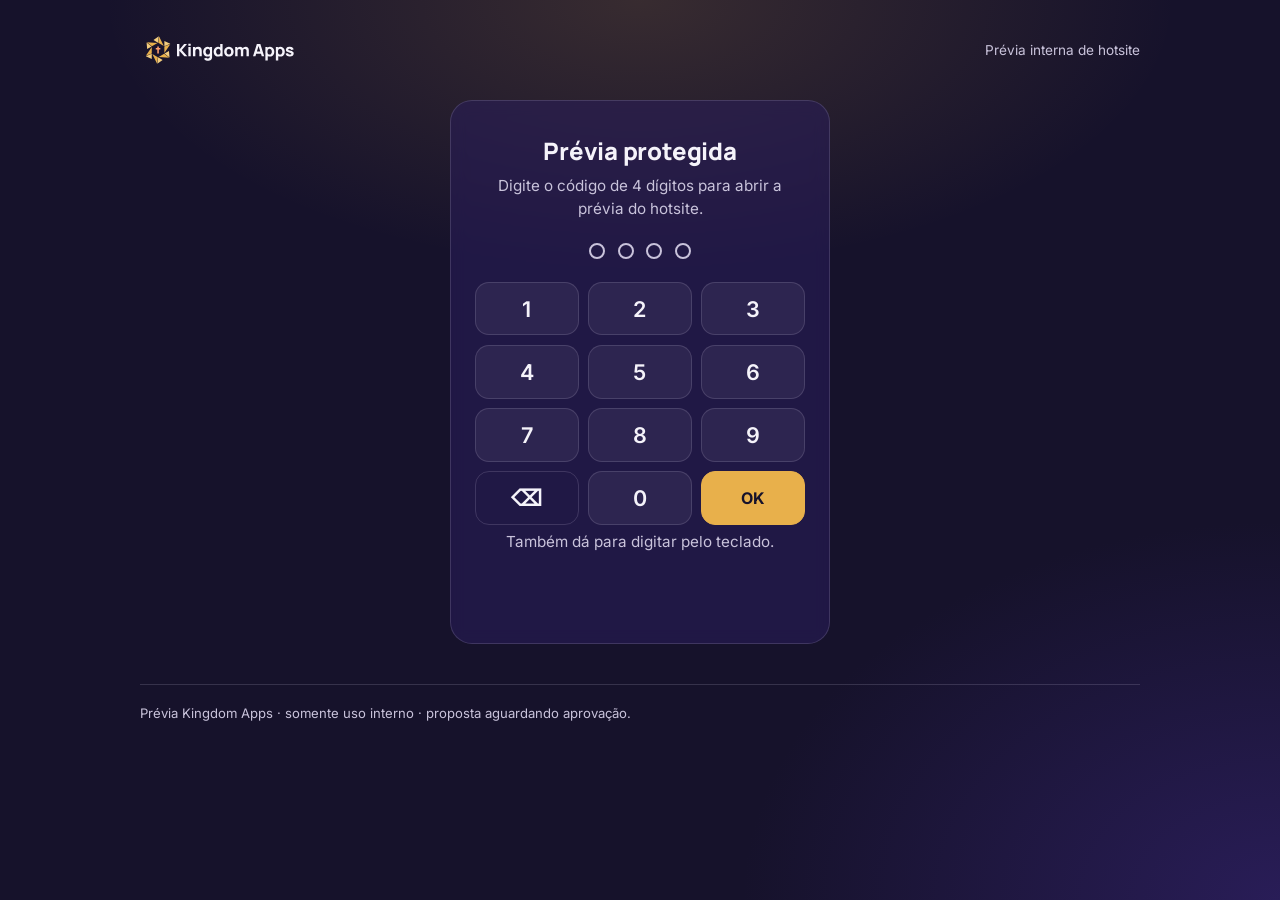
==== index.html @ 5cdcf2fb "Departamento = Vitrine; og:image absoluto (+type/size)" ====
<!DOCTYPE html>
<html lang="pt-BR">
<head>
  <meta charset="UTF-8" />
  <meta name="viewport" content="width=device-width, initial-scale=1" />
  <meta name="robots" content="noindex, nofollow" />
  <meta name="theme-color" content="#16122B" />
  <title>Kingdom Apps · Prévia protegida</title>
  <meta name="description" content="Prévia protegida do hotsite da Kingdom Apps." />
  <meta property="og:type" content="website" />
  <meta property="og:title" content="Kingdom Apps — tecnologia com propósito" />
  <meta property="og:description" content="Sistemas simples para igrejas, ministérios e negócios: RSVP, Recorrência e hotsites por assinatura. Fale com a gente pelo WhatsApp." />
  <meta property="og:image" content="https://fcwwebsites.github.io/kingdomapps-hotsite-kingdomapps/assets/og-image.png" />
  <meta property="og:image:width" content="1200" />
  <meta property="og:image:height" content="630" />
  <meta property="og:image:type" content="image/png" />
  <meta property="og:image:alt" content="Logo da Kingdom Apps sobre fundo índigo" />
  <link rel="icon" href="assets/brand/avatar-instagram.svg" type="image/svg+xml" />
  <link rel="preload" href="assets/fonts/manrope-800.woff2" as="font" type="font/woff2" crossorigin />
  <link rel="stylesheet" href="gate.css" />
</head>
<body>
  <main class="shell">
    <div class="brand-row">
      <img src="assets/brand/horizontal-negativo.svg" alt="Kingdom Apps" width="182" height="42" />
      <span>Prévia interna de hotsite</span>
    </div>

    <!-- Bloqueado: nenhum caminho, nome de versão, link ou iframe do site aqui -->
    <section id="lock" class="lock" aria-labelledby="lock-title">
      <h1 id="lock-title">Prévia protegida</h1>
      <p>Digite o código de 4 dígitos para abrir a prévia do hotsite.</p>
      <div class="pin-display" id="pin-display" role="status" aria-live="polite" aria-label="Dígitos digitados: 0 de 4">
        <span></span><span></span><span></span><span></span>
      </div>
      <div class="keypad" id="keypad" role="group" aria-label="Teclado numérico do código de acesso">
        <button type="button" data-k="1">1</button><button type="button" data-k="2">2</button><button type="button" data-k="3">3</button>
        <button type="button" data-k="4">4</button><button type="button" data-k="5">5</button><button type="button" data-k="6">6</button>
        <button type="button" data-k="7">7</button><button type="button" data-k="8">8</button><button type="button" data-k="9">9</button>
        <button type="button" data-k="del" class="ghost" aria-label="Apagar último dígito">⌫</button>
        <button type="button" data-k="0">0</button>
        <button type="button" data-k="ok" class="ok" aria-label="Desbloquear">OK</button>
      </div>
      <p class="hint">Também dá para digitar pelo teclado.</p>
      <p class="err" id="pin-err" role="alert"></p>
    </section>

    <!-- Desbloqueado: preenchido só pelo gate.js depois do código -->
    <section id="gallery" class="hidden" aria-labelledby="gallery-title">
      <div class="toolbar"><button type="button" id="logout">Bloquear de novo</button></div>
      <h1 id="gallery-title">Hotsite institucional</h1>
      <div class="cards" id="cards"></div>
    </section>

    <footer>Prévia Kingdom Apps · somente uso interno · proposta aguardando aprovação.</footer>
  </main>
  <script src="gate.js"></script>
</body>
</html>
---- gate.css ----
@font-face{font-family:"Manrope";src:url(assets/fonts/manrope-800.woff2) format("woff2");font-weight:800;font-display:swap}
@font-face{font-family:"Inter";src:url(assets/fonts/inter-var.woff2) format("woff2");font-weight:400 700;font-display:swap}
:root{--indigo:#2B1E5C;--ouro:#E8B04B;--damasco:#FF9F6E;--nevoa:#F5F3FA;--lavanda:#C9C3DB;--noite:#16122B;--line:rgba(201,195,219,.18)}
*,*::before,*::after{box-sizing:border-box;margin:0;padding:0}
body{min-height:100vh;font-family:"Inter",system-ui,sans-serif;color:var(--nevoa);line-height:1.5;-webkit-font-smoothing:antialiased;
  background:radial-gradient(ellipse 70% 50% at 50% 0%,rgba(232,176,75,.16),transparent 60%),radial-gradient(ellipse 60% 60% at 100% 100%,rgba(43,30,92,.9),transparent 70%),var(--noite)}
.shell{width:min(100% - 2rem,1000px);margin:0 auto;padding:2rem 0 3rem}
.brand-row{display:flex;align-items:center;justify-content:space-between;gap:1rem;flex-wrap:wrap;margin-bottom:2rem}
.brand-row img{height:36px;width:auto}
.brand-row span{color:var(--lavanda);font-size:.85rem}
.lock{max-width:380px;margin:3vh auto 0;background:rgba(43,30,92,.55);border:1px solid var(--line);border-radius:22px;padding:2rem 1.5rem 1.5rem;text-align:center;backdrop-filter:blur(8px)}
.lock h1,#gallery h1{font-family:"Manrope",sans-serif;font-weight:800;font-size:1.5rem;letter-spacing:-.01em}
.lock>p{color:var(--lavanda);font-size:.95rem;margin:.4rem 0 1.4rem}
.pin-display{display:flex;justify-content:center;gap:.8rem;margin-bottom:1.4rem}
.pin-display span{width:16px;height:16px;border-radius:50%;border:2px solid var(--lavanda);transition:.15s}
.pin-display span.on{background:var(--ouro);border-color:var(--ouro);transform:scale(1.1)}
.pin-display.shake{animation:shake .35s}
@keyframes shake{25%{transform:translateX(-6px)}75%{transform:translateX(6px)}}
.keypad{display:grid;grid-template-columns:repeat(3,1fr);gap:.6rem}
.keypad button{font:600 1.35rem "Inter",sans-serif;color:var(--nevoa);background:rgba(245,243,250,.06);border:1px solid var(--line);border-radius:14px;padding:.8rem 0;cursor:pointer;transition:background .15s}
.keypad button:hover{background:rgba(245,243,250,.12)}
.keypad button:focus-visible,.toolbar button:focus-visible,.card a:focus-visible{outline:3px solid var(--ouro);outline-offset:2px}
.keypad .ghost{background:transparent}
.keypad .ok{background:var(--ouro);color:var(--noite);border-color:var(--ouro);font-size:1rem;font-weight:700}
.hint{color:var(--lavanda);font-size:.8rem;margin-top:1rem}
.err{color:#FFC2A3;font-size:.9rem;min-height:1.3em;margin-top:.4rem}
.hidden{display:none!important}
.toolbar{display:flex;justify-content:flex-end;margin-bottom:1rem}
.toolbar button{background:transparent;border:1px solid var(--line);color:var(--lavanda);border-radius:999px;padding:.45rem .9rem;cursor:pointer;font-size:.8rem}
#gallery h1{margin-bottom:1rem}
.card{background:rgba(43,30,92,.55);border:1px solid var(--line);border-radius:18px;overflow:hidden;max-width:720px}
.card-preview{aspect-ratio:16/10;background:var(--nevoa);border-bottom:1px solid var(--line);overflow:hidden}
.card-preview iframe{width:200%;height:200%;transform:scale(.5);transform-origin:0 0;border:0;pointer-events:none}
.card-body{padding:1.2rem 1.3rem 1.4rem}
.card-body h2{font-family:"Manrope",sans-serif;font-weight:800;font-size:1.15rem;margin-bottom:.35rem}
.card-body p{color:var(--lavanda);font-size:.92rem;margin-bottom:1rem}
.card a{display:inline-flex;padding:.7rem 1.2rem;border-radius:999px;background:var(--ouro);color:var(--noite);font-weight:700;text-decoration:none;font-size:.9rem}
footer{margin-top:2.5rem;color:var(--lavanda);font-size:.82rem;border-top:1px solid var(--line);padding-top:1.2rem}
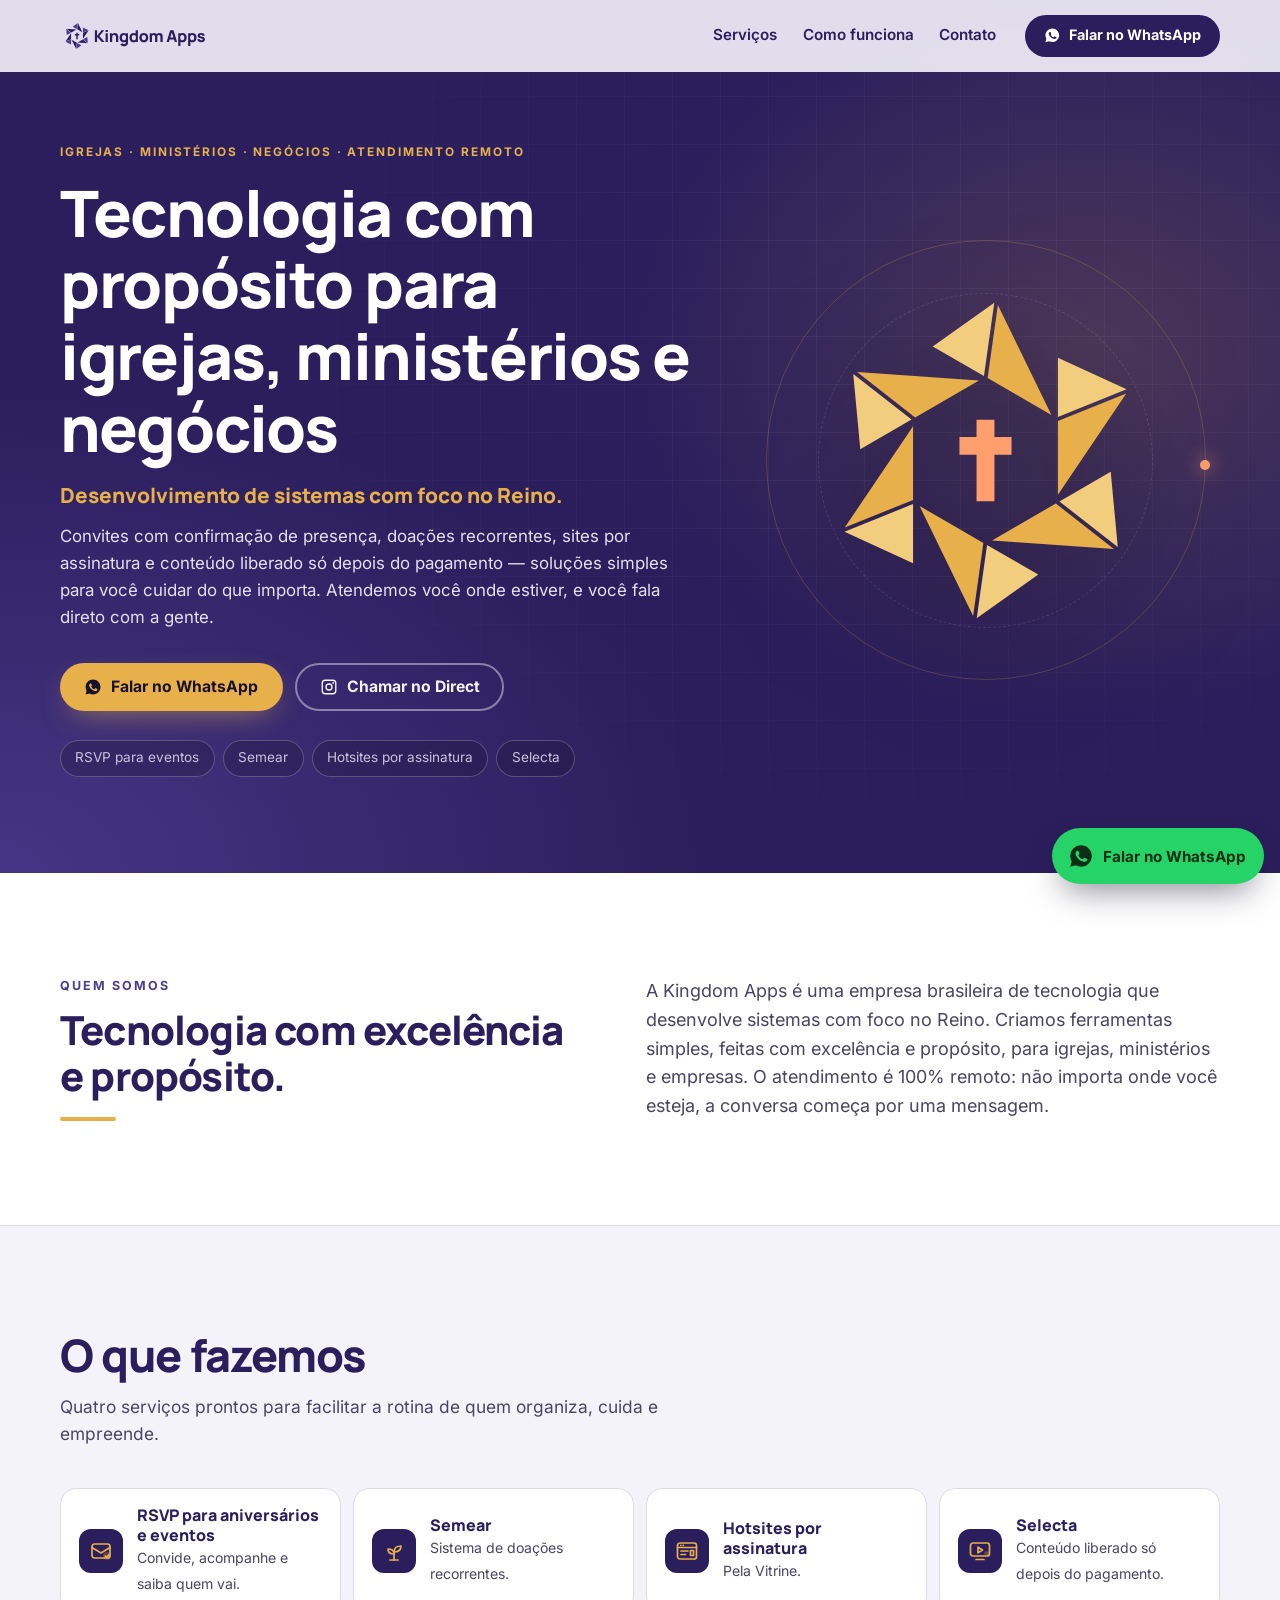
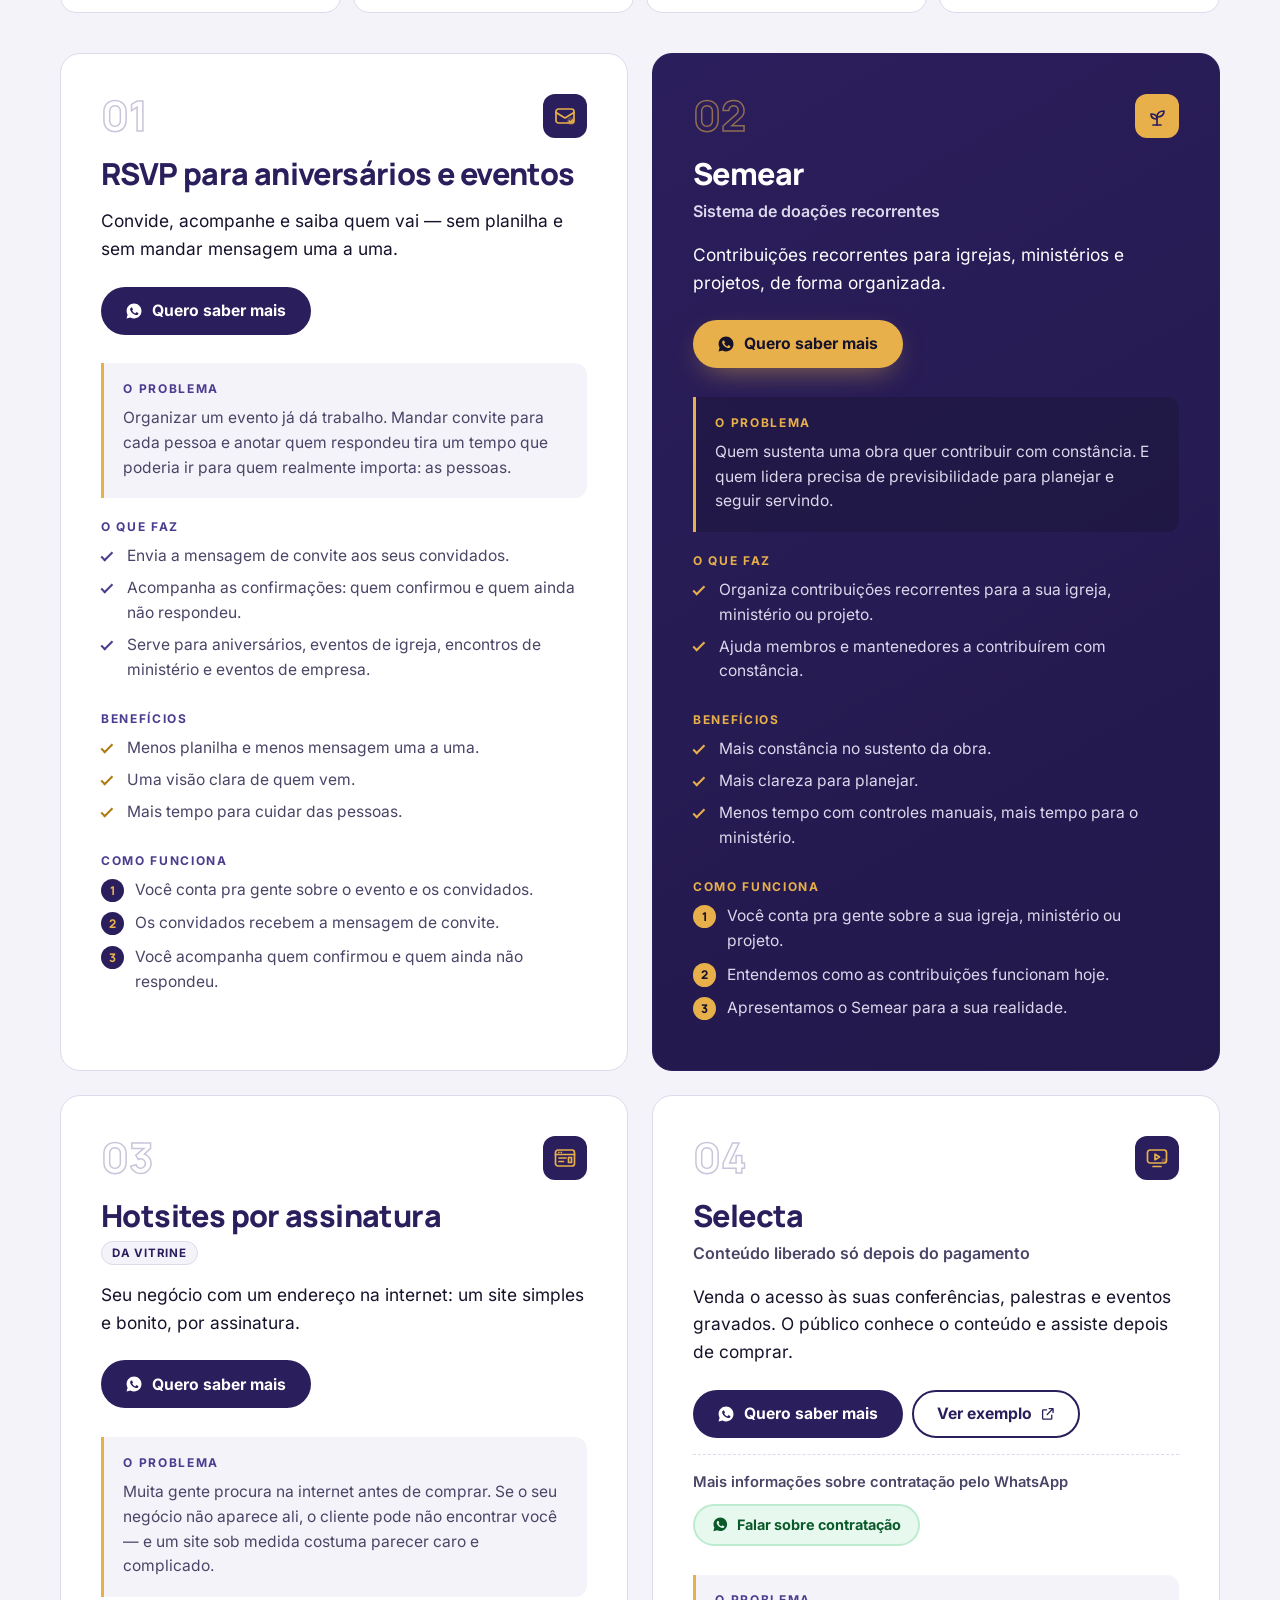
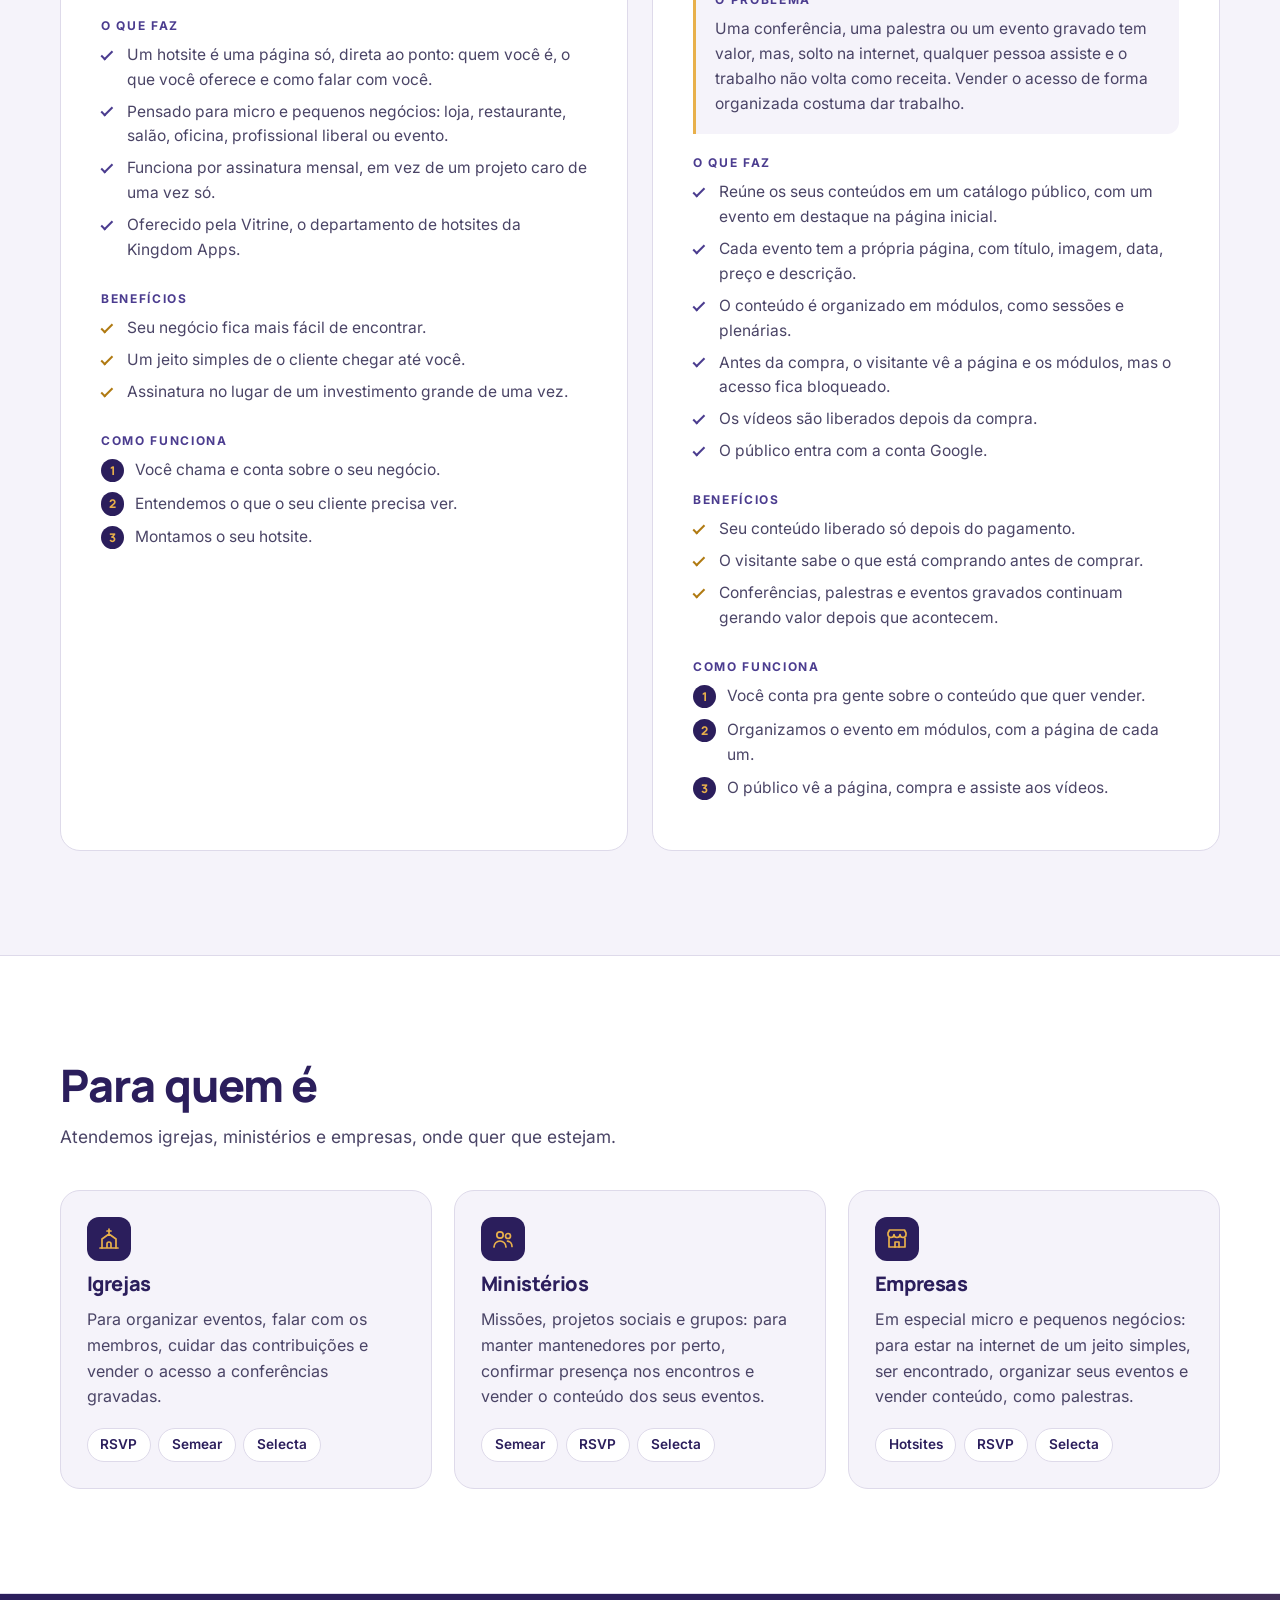
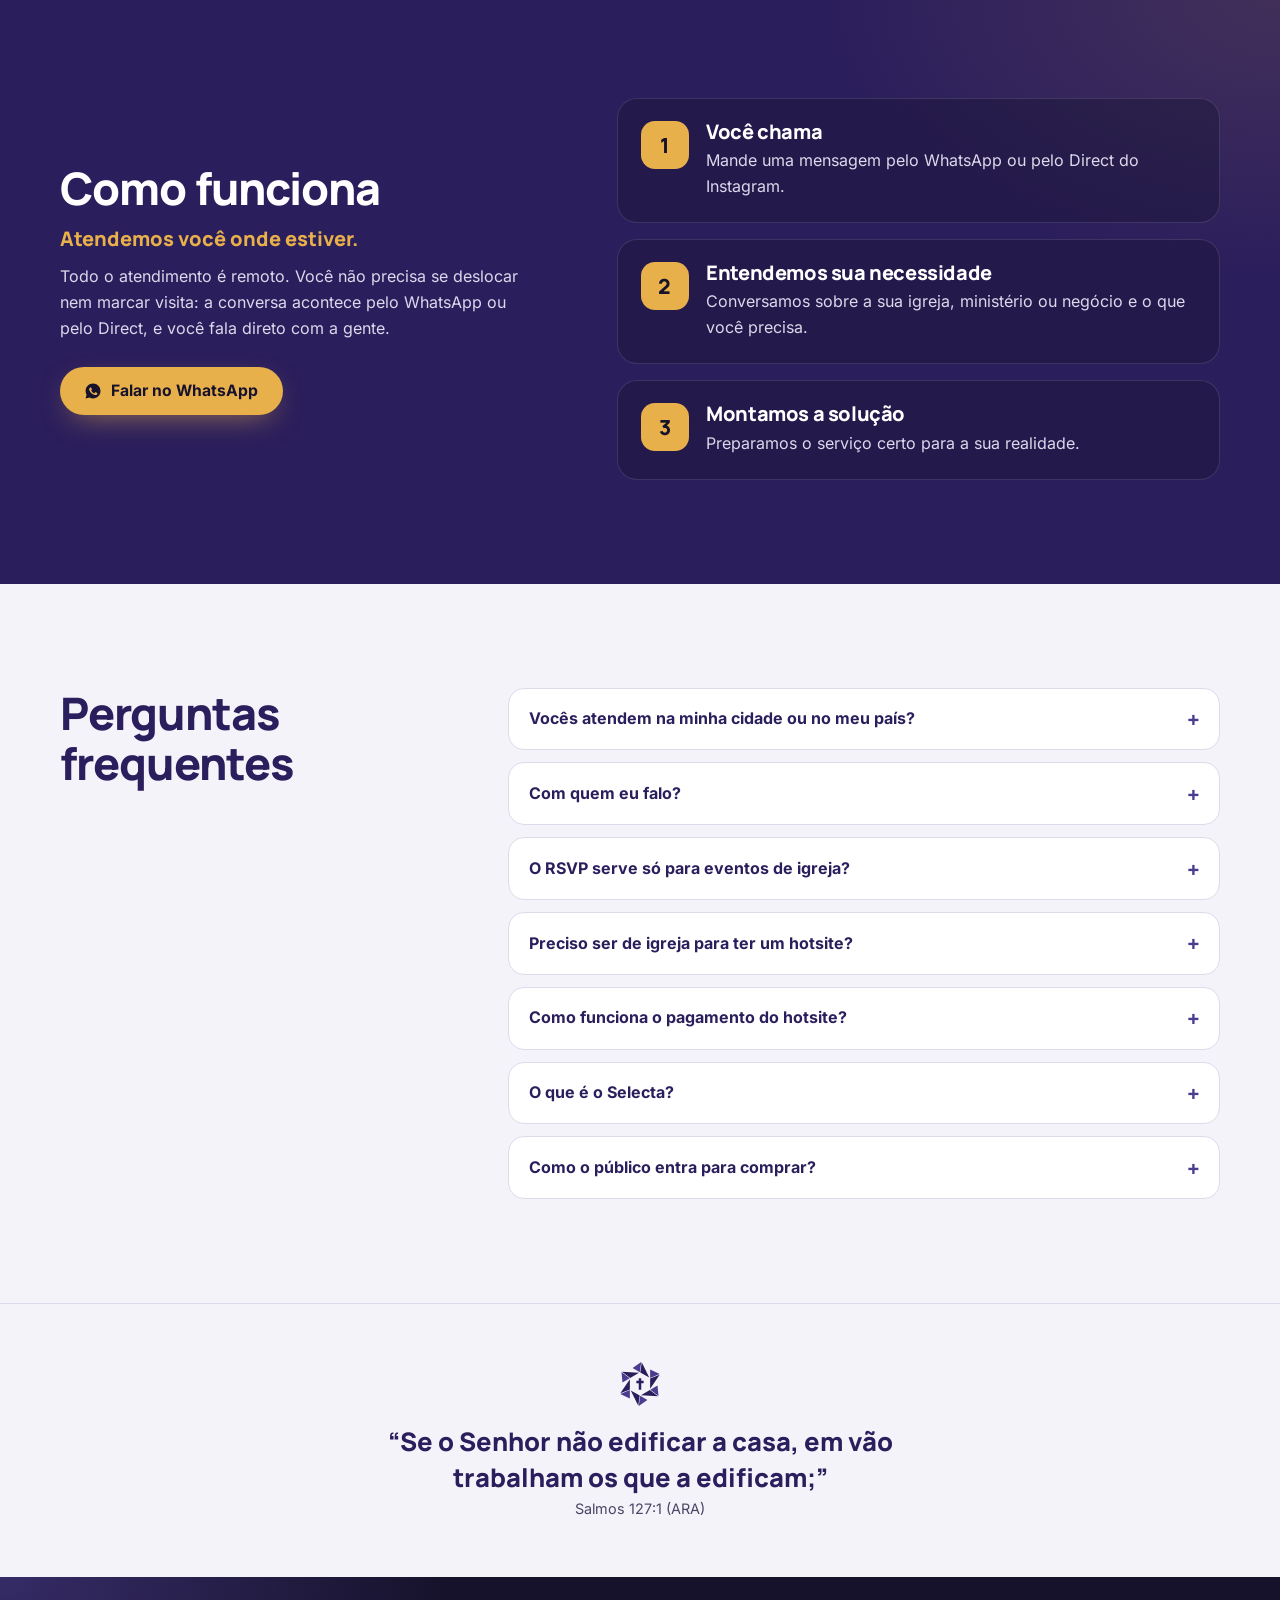
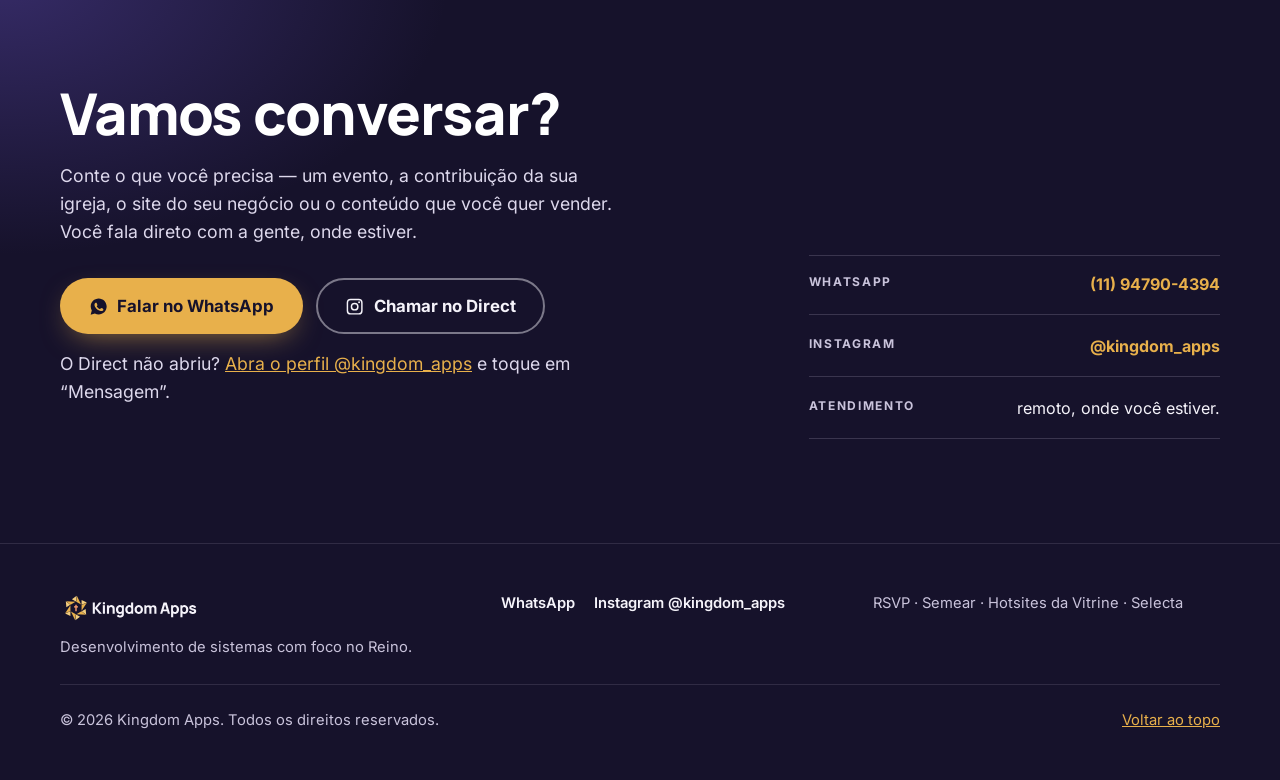
==== commit c4d97ebf: "Site público: remove gate de PIN, domínio kingdomapps.net (CNAME, canonical, og, robots, sitemap)" ====
--- a/index.html
+++ b/index.html
@@ -3,57 +3,272 @@
 <head>
   <meta charset="UTF-8" />
   <meta name="viewport" content="width=device-width, initial-scale=1" />
-  <meta name="robots" content="noindex, nofollow" />
-  <meta name="theme-color" content="#16122B" />
-  <title>Kingdom Apps · Prévia protegida</title>
-  <meta name="description" content="Prévia protegida do hotsite da Kingdom Apps." />
+  <meta name="robots" content="index, follow" />
+  <meta name="theme-color" content="#2B1E5C" />
+  <title>Kingdom Apps | Tecnologia com propósito para igrejas, ministérios e negócios</title>
+  <meta name="description" content="Convites com confirmação de presença (RSVP), doações recorrentes, hotsites por assinatura e conteúdo liberado só depois do pagamento, para igrejas, ministérios e empresas. Atendimento remoto, onde você estiver." />
+  <link rel="canonical" href="https://kingdomapps.net/" />
   <meta property="og:type" content="website" />
+  <meta property="og:url" content="https://kingdomapps.net/" />
+  <meta property="og:locale" content="pt_BR" />
+  <meta property="og:site_name" content="Kingdom Apps" />
   <meta property="og:title" content="Kingdom Apps — tecnologia com propósito" />
-  <meta property="og:description" content="Sistemas simples para igrejas, ministérios e negócios: RSVP, Recorrência e hotsites por assinatura. Fale com a gente pelo WhatsApp." />
-  <meta property="og:image" content="https://fcwwebsites.github.io/kingdomapps-hotsite-kingdomapps/assets/og-image.png" />
+  <meta property="og:description" content="Sistemas simples para igrejas, ministérios e negócios: RSVP, Semear, hotsites por assinatura e Selecta. Fale com a gente pelo WhatsApp." />
+  <meta property="og:image" content="https://kingdomapps.net/assets/og-image.png" />
+  <meta property="og:image:type" content="image/png" />
   <meta property="og:image:width" content="1200" />
   <meta property="og:image:height" content="630" />
-  <meta property="og:image:type" content="image/png" />
   <meta property="og:image:alt" content="Logo da Kingdom Apps sobre fundo índigo" />
+  <meta name="twitter:card" content="summary_large_image" />
   <link rel="icon" href="assets/brand/avatar-instagram.svg" type="image/svg+xml" />
   <link rel="preload" href="assets/fonts/manrope-800.woff2" as="font" type="font/woff2" crossorigin />
-  <link rel="stylesheet" href="gate.css" />
+  <link rel="preload" href="assets/fonts/inter-var.woff2" as="font" type="font/woff2" crossorigin />
+  <link rel="stylesheet" href="assets/site.css" />
 </head>
 <body>
-  <main class="shell">
-    <div class="brand-row">
-      <img src="assets/brand/horizontal-negativo.svg" alt="Kingdom Apps" width="182" height="42" />
-      <span>Prévia interna de hotsite</span>
+  <a class="skip" href="#conteudo">Pular para o conteúdo</a>
+
+  <header class="site-header">
+    <div class="wrap header-inner">
+      <a href="#topo" class="logo"><img src="assets/brand/horizontal.svg" alt="Kingdom Apps" width="175" height="40" /></a>
+      <button type="button" class="menu-btn" aria-expanded="false" aria-controls="nav"><span class="menu-bars" aria-hidden="true"></span><span class="menu-label">Menu</span></button>
+      <nav id="nav" class="nav" aria-label="Seções">
+        <ul>
+          <li><a href="#servicos">Serviços</a></li>
+          <li><a href="#como-funciona">Como funciona</a></li>
+          <li><a href="#contato">Contato</a></li>
+        </ul>
+        <a class="btn btn-indigo btn-sm" href="https://wa.me/5511947904394?text=Ol%C3%A1%21%20Vim%20pelo%20site%20da%20Kingdom%20Apps%20e%20quero%20saber%20mais." target="_blank" rel="noopener" aria-label="Falar com a Kingdom Apps pelo WhatsApp (abre em nova aba)"><svg class="ico" aria-hidden="true" focusable="false"><use href="#i-wa"/></svg>Falar no WhatsApp</a>
+      </nav>
     </div>
-
-    <!-- Bloqueado: nenhum caminho, nome de versão, link ou iframe do site aqui -->
-    <section id="lock" class="lock" aria-labelledby="lock-title">
-      <h1 id="lock-title">Prévia protegida</h1>
-      <p>Digite o código de 4 dígitos para abrir a prévia do hotsite.</p>
-      <div class="pin-display" id="pin-display" role="status" aria-live="polite" aria-label="Dígitos digitados: 0 de 4">
-        <span></span><span></span><span></span><span></span>
-      </div>
-      <div class="keypad" id="keypad" role="group" aria-label="Teclado numérico do código de acesso">
-        <button type="button" data-k="1">1</button><button type="button" data-k="2">2</button><button type="button" data-k="3">3</button>
-        <button type="button" data-k="4">4</button><button type="button" data-k="5">5</button><button type="button" data-k="6">6</button>
-        <button type="button" data-k="7">7</button><button type="button" data-k="8">8</button><button type="button" data-k="9">9</button>
-        <button type="button" data-k="del" class="ghost" aria-label="Apagar último dígito">⌫</button>
-        <button type="button" data-k="0">0</button>
-        <button type="button" data-k="ok" class="ok" aria-label="Desbloquear">OK</button>
-      </div>
-      <p class="hint">Também dá para digitar pelo teclado.</p>
-      <p class="err" id="pin-err" role="alert"></p>
-    </section>
-
-    <!-- Desbloqueado: preenchido só pelo gate.js depois do código -->
-    <section id="gallery" class="hidden" aria-labelledby="gallery-title">
-      <div class="toolbar"><button type="button" id="logout">Bloquear de novo</button></div>
-      <h1 id="gallery-title">Hotsite institucional</h1>
-      <div class="cards" id="cards"></div>
-    </section>
-
-    <footer>Prévia Kingdom Apps · somente uso interno · proposta aguardando aprovação.</footer>
+  </header>
+
+  <main id="conteudo">
+    <section class="hero" id="topo" aria-labelledby="hero-title">
+      <div class="hero-grid" aria-hidden="true"></div>
+      <div class="wrap hero-inner">
+        <div class="hero-copy">
+          <p class="eyebrow eyebrow-gold">Igrejas · Ministérios · Negócios · Atendimento remoto</p>
+          <h1 id="hero-title">Tecnologia com propósito para igrejas, ministérios e negócios</h1>
+          <p class="hero-bio">Desenvolvimento de sistemas com foco no Reino.</p>
+          <p class="hero-sub">Convites com confirmação de presença, doações recorrentes, sites por assinatura e conteúdo liberado só depois do pagamento — soluções simples para você cuidar do que importa. Atendemos você onde estiver, e você fala direto com a gente.</p>
+          <div class="cta-row">
+            <a class="btn btn-gold" href="https://wa.me/5511947904394?text=Ol%C3%A1%21%20Vim%20pelo%20site%20da%20Kingdom%20Apps%20e%20quero%20saber%20mais." target="_blank" rel="noopener" aria-label="Falar com a Kingdom Apps pelo WhatsApp (abre em nova aba)"><svg class="ico" aria-hidden="true" focusable="false"><use href="#i-wa"/></svg>Falar no WhatsApp</a>
+            <a class="btn btn-outline-light" href="https://ig.me/m/kingdom_apps" target="_blank" rel="noopener" aria-label="Enviar mensagem no Direct do Instagram @kingdom_apps (abre em nova aba)"><svg class="ico" aria-hidden="true" focusable="false"><use href="#i-ig"/></svg>Chamar no Direct</a>
+          </div>
+          <ul class="hero-chips" aria-label="Serviços">
+            <li><a href="#rsvp">RSVP para eventos</a></li>
+            <li><a href="#semear"><span data-nome="doacao"></span></a></li>
+            <li><a href="#hotsites"><span data-nome="hotsite"></span> por assinatura</a></li>
+            <li><a href="#selecta"><span data-nome="selecta"></span></a></li>
+          </ul>
+        </div>
+        <div class="hero-mark" aria-hidden="true">
+          <div class="orbit o1"></div><div class="orbit o2"></div>
+          <img src="assets/brand/simbolo-negativo.svg" alt="" aria-hidden="true" width="1000" height="1000" />
+        </div>
+      </div>
+    </section>
+
+    <section class="section about" id="quem-somos" aria-labelledby="about-title">
+      <div class="wrap about-inner">
+        <div>
+          <h2 id="about-title" class="eyebrow-h">Quem somos</h2>
+          <p class="about-highlight">Tecnologia com excelência e propósito.</p>
+        </div>
+        <p class="about-text">A Kingdom Apps é uma empresa brasileira de tecnologia que desenvolve sistemas com foco no Reino. Criamos ferramentas simples, feitas com excelência e propósito, para igrejas, ministérios e empresas. O atendimento é 100% remoto: não importa onde você esteja, a conversa começa por uma mensagem.</p>
+      </div>
+    </section>
+
+    <section class="section services" id="servicos" aria-labelledby="services-title">
+      <div class="wrap">
+        <div class="section-head">
+          <h2 id="services-title">O que fazemos</h2>
+          <p>Quatro serviços prontos para facilitar a rotina de quem organiza, cuida e empreende.</p>
+        </div>
+        <nav class="svc-index" aria-label="Serviços">
+          <a href="#rsvp"><span class="svc-index-ico"><svg aria-hidden="true" focusable="false" viewBox="0 0 24 24"><use href="#i-rsvp"/></svg></span><span><strong>RSVP para aniversários e eventos</strong><small>Convide, acompanhe e saiba quem vai.</small></span></a>
+          <a href="#semear"><span class="svc-index-ico"><svg aria-hidden="true" focusable="false" viewBox="0 0 24 24"><use href="#i-rec"/></svg></span><span><strong><span data-nome="doacao"></span></strong><small>Sistema de doações recorrentes.</small></span></a>
+          <a href="#hotsites"><span class="svc-index-ico"><svg aria-hidden="true" focusable="false" viewBox="0 0 24 24"><use href="#i-site"/></svg></span><span><strong><span data-nome="hotsite"></span> por assinatura</strong><small>Pela <span data-nome="departamento"></span>.</small></span></a>
+          <a href="#selecta"><span class="svc-index-ico"><svg aria-hidden="true" focusable="false" viewBox="0 0 24 24"><use href="#i-play"/></svg></span><span><strong><span data-nome="selecta"></span></strong><small>Conteúdo liberado só depois do pagamento.</small></span></a>
+        </nav>
+        <div class="svc-list">
+        <article class="svc" id="rsvp" aria-labelledby="rsvp-t">
+          <div class="svc-head">
+            <div class="svc-meta"><span class="svc-num" aria-hidden="true">01</span><span class="svc-ico"><svg aria-hidden="true" focusable="false" viewBox="0 0 24 24"><use href="#i-rsvp"/></svg></span></div>
+            <h3 id="rsvp-t">RSVP para aniversários e eventos</h3>
+            
+            <p class="svc-resumo">Convide, acompanhe e saiba quem vai — sem planilha e sem mandar mensagem uma a uma.</p>
+            <a class="btn btn-indigo" href="https://wa.me/5511947904394?text=Ol%C3%A1%21%20Vim%20pelo%20site%20e%20quero%20saber%20mais%20sobre%20RSVP." target="_blank" rel="noopener" aria-label="Saber mais sobre RSVP pelo WhatsApp (abre em nova aba)"><svg class="ico" aria-hidden="true" focusable="false"><use href="#i-wa"/></svg>Quero saber mais</a>
+          </div>
+          <div class="svc-body">
+            <div class="svc-block svc-problem"><h4>O problema</h4><p>Organizar um evento já dá trabalho. Mandar convite para cada pessoa e anotar quem respondeu tira um tempo que poderia ir para quem realmente importa: as pessoas.</p></div>
+            <div class="svc-block"><h4>O que faz</h4><ul class="ticks"><li>Envia a mensagem de convite aos seus convidados.</li><li>Acompanha as confirmações: quem confirmou e quem ainda não respondeu.</li><li>Serve para aniversários, eventos de igreja, encontros de ministério e eventos de empresa.</li></ul></div>
+            <div class="svc-block"><h4>Benefícios</h4><ul class="ticks ticks-gold"><li>Menos planilha e menos mensagem uma a uma.</li><li>Uma visão clara de quem vem.</li><li>Mais tempo para cuidar das pessoas.</li></ul></div>
+            <div class="svc-block"><h4>Como funciona</h4><ol class="mini-steps"><li>Você conta pra gente sobre o evento e os convidados.</li><li>Os convidados recebem a mensagem de convite.</li><li>Você acompanha quem confirmou e quem ainda não respondeu.</li></ol></div>
+          </div>
+        </article>
+        <article class="svc svc-feature" id="semear" aria-labelledby="semear-t">
+          <div class="svc-head">
+            <div class="svc-meta"><span class="svc-num" aria-hidden="true">02</span><span class="svc-ico"><svg aria-hidden="true" focusable="false" viewBox="0 0 24 24"><use href="#i-rec"/></svg></span></div>
+            <h3 id="semear-t"><span data-nome="doacao"></span></h3>
+            <p class="svc-sub">Sistema de doações recorrentes</p>
+            <p class="svc-resumo">Contribuições recorrentes para igrejas, ministérios e projetos, de forma organizada.</p>
+            <a class="btn btn-gold" data-wa="doacao" href="#" target="_blank" rel="noopener"><svg class="ico" aria-hidden="true" focusable="false"><use href="#i-wa"/></svg>Quero saber mais</a>
+          </div>
+          <div class="svc-body">
+            <div class="svc-block svc-problem"><h4>O problema</h4><p>Quem sustenta uma obra quer contribuir com constância. E quem lidera precisa de previsibilidade para planejar e seguir servindo.</p></div>
+            <div class="svc-block"><h4>O que faz</h4><ul class="ticks"><li>Organiza contribuições recorrentes para a sua igreja, ministério ou projeto.</li><li>Ajuda membros e mantenedores a contribuírem com constância.</li></ul></div>
+            <div class="svc-block"><h4>Benefícios</h4><ul class="ticks ticks-gold"><li>Mais constância no sustento da obra.</li><li>Mais clareza para planejar.</li><li>Menos tempo com controles manuais, mais tempo para o ministério.</li></ul></div>
+            <div class="svc-block"><h4>Como funciona</h4><ol class="mini-steps"><li>Você conta pra gente sobre a sua igreja, ministério ou projeto.</li><li>Entendemos como as contribuições funcionam hoje.</li><li>Apresentamos o <span data-nome="doacao"></span> para a sua realidade.</li></ol></div>
+          </div>
+        </article>
+        <article class="svc" id="hotsites" aria-labelledby="hotsites-t">
+          <div class="svc-head">
+            <div class="svc-meta"><span class="svc-num" aria-hidden="true">03</span><span class="svc-ico"><svg aria-hidden="true" focusable="false" viewBox="0 0 24 24"><use href="#i-site"/></svg></span></div>
+            <h3 id="hotsites-t"><span data-nome="hotsite"></span> por assinatura</h3>
+            <p class="svc-sub"><span class="tag tag-light">da <span data-nome="departamento"></span></span></p>
+            <p class="svc-resumo">Seu negócio com um endereço na internet: um site simples e bonito, por assinatura.</p>
+            <a class="btn btn-indigo" data-wa="hotsite" href="https://wa.me/5511947904394?text=Ol%C3%A1%21%20Vim%20pelo%20site%20e%20quero%20saber%20mais%20sobre%20os%20hotsites%20da%20Vitrine." target="_blank" rel="noopener" aria-label="Saber mais sobre hotsites pelo WhatsApp (abre em nova aba)"><svg class="ico" aria-hidden="true" focusable="false"><use href="#i-wa"/></svg>Quero saber mais</a>
+          </div>
+          <div class="svc-body">
+            <div class="svc-block svc-problem"><h4>O problema</h4><p>Muita gente procura na internet antes de comprar. Se o seu negócio não aparece ali, o cliente pode não encontrar você — e um site sob medida costuma parecer caro e complicado.</p></div>
+            <div class="svc-block"><h4>O que faz</h4><ul class="ticks"><li>Um hotsite é uma página só, direta ao ponto: quem você é, o que você oferece e como falar com você.</li><li>Pensado para micro e pequenos negócios: loja, restaurante, salão, oficina, profissional liberal ou evento.</li><li>Funciona por assinatura mensal, em vez de um projeto caro de uma vez só.</li><li>Oferecido pela <span data-nome="departamento"></span>, o departamento de hotsites da Kingdom Apps.</li></ul></div>
+            <div class="svc-block"><h4>Benefícios</h4><ul class="ticks ticks-gold"><li>Seu negócio fica mais fácil de encontrar.</li><li>Um jeito simples de o cliente chegar até você.</li><li>Assinatura no lugar de um investimento grande de uma vez.</li></ul></div>
+            <div class="svc-block"><h4>Como funciona</h4><ol class="mini-steps"><li>Você chama e conta sobre o seu negócio.</li><li>Entendemos o que o seu cliente precisa ver.</li><li>Montamos o seu hotsite.</li></ol></div>
+          </div>
+        </article>
+        <article class="svc" id="selecta" aria-labelledby="selecta-t">
+          <div class="svc-head">
+            <div class="svc-meta"><span class="svc-num" aria-hidden="true">04</span><span class="svc-ico"><svg aria-hidden="true" focusable="false" viewBox="0 0 24 24"><use href="#i-play"/></svg></span></div>
+            <h3 id="selecta-t"><span data-nome="selecta"></span></h3>
+            <p class="svc-sub">Conteúdo liberado só depois do pagamento</p>
+            <p class="svc-resumo">Venda o acesso às suas conferências, palestras e eventos gravados. O público conhece o conteúdo e assiste depois de comprar.</p>
+            <div class="svc-ctas">
+              <a class="btn btn-indigo" data-wa="selecta" href="https://wa.me/5511947904394?text=Ol%C3%A1%21%20Vim%20pelo%20site%20e%20quero%20saber%20mais%20sobre%20o%20Selecta." target="_blank" rel="noopener" aria-label="Saber mais sobre o Selecta pelo WhatsApp (abre em nova aba)"><svg class="ico" aria-hidden="true" focusable="false"><use href="#i-wa"/></svg>Quero saber mais</a>
+              <!-- "Ver exemplo": controlado por SHOW_SELECTA_EXEMPLO em assets/site.js (aguarda confirmação do Feijão) -->
+              <a class="btn btn-outline" data-selecta-exemplo href="https://selecta.feijaocosta.com.br" target="_blank" rel="noopener noreferrer" aria-label="Ver um exemplo do Selecta (abre em nova aba)">Ver exemplo<svg class="ico" aria-hidden="true" focusable="false" viewBox="0 0 24 24"><use href="#i-ext"/></svg></a>
+            </div>
+            <p class="svc-contratacao">Mais informações sobre contratação pelo WhatsApp
+              <a class="btn btn-sm btn-wa-soft" data-wa="selecta-contratacao" href="https://wa.me/5511947904394?text=Ol%C3%A1%21%20Vim%20pelo%20site%20e%20quero%20mais%20informa%C3%A7%C3%B5es%20sobre%20a%20contrata%C3%A7%C3%A3o%20do%20Selecta." target="_blank" rel="noopener"><svg class="ico" aria-hidden="true" focusable="false"><use href="#i-wa"/></svg>Falar sobre contratação</a>
+            </p>
+          </div>
+          <div class="svc-body">
+            <div class="svc-block svc-problem"><h4>O problema</h4><p>Uma conferência, uma palestra ou um evento gravado tem valor, mas, solto na internet, qualquer pessoa assiste e o trabalho não volta como receita. Vender o acesso de forma organizada costuma dar trabalho.</p></div>
+            <div class="svc-block"><h4>O que faz</h4><ul class="ticks"><li>Reúne os seus conteúdos em um catálogo público, com um evento em destaque na página inicial.</li><li>Cada evento tem a própria página, com título, imagem, data, preço e descrição.</li><li>O conteúdo é organizado em módulos, como sessões e plenárias.</li><li>Antes da compra, o visitante vê a página e os módulos, mas o acesso fica bloqueado.</li><li>Os vídeos são liberados depois da compra.</li><li>O público entra com a conta Google.</li></ul></div>
+            <div class="svc-block"><h4>Benefícios</h4><ul class="ticks ticks-gold"><li>Seu conteúdo liberado só depois do pagamento.</li><li>O visitante sabe o que está comprando antes de comprar.</li><li>Conferências, palestras e eventos gravados continuam gerando valor depois que acontecem.</li></ul></div>
+            <div class="svc-block"><h4>Como funciona</h4><ol class="mini-steps"><li>Você conta pra gente sobre o conteúdo que quer vender.</li><li>Organizamos o evento em módulos, com a página de cada um.</li><li>O público vê a página, compra e assiste aos vídeos.</li></ol></div>
+          </div>
+        </article>
+        </div>
+      </div>
+    </section>
+
+    <section class="section audience" id="para-quem" aria-labelledby="aud-title">
+      <div class="wrap">
+        <div class="section-head">
+          <h2 id="aud-title">Para quem é</h2>
+          <p>Atendemos igrejas, ministérios e empresas, onde quer que estejam.</p>
+        </div>
+        <div class="aud-grid">
+          <article class="aud"><span class="aud-ico"><svg aria-hidden="true" focusable="false" viewBox="0 0 24 24"><use href="#i-church"/></svg></span><h3>Igrejas</h3><p>Para organizar eventos, falar com os membros, cuidar das contribuições e vender o acesso a conferências gravadas.</p><p class="aud-tags"><a href="#rsvp">RSVP</a><a href="#semear"><span data-nome="doacao"></span></a><a href="#selecta"><span data-nome="selecta"></span></a></p></article>
+          <article class="aud"><span class="aud-ico"><svg aria-hidden="true" focusable="false" viewBox="0 0 24 24"><use href="#i-people"/></svg></span><h3>Ministérios</h3><p>Missões, projetos sociais e grupos: para manter mantenedores por perto, confirmar presença nos encontros e vender o conteúdo dos seus eventos.</p><p class="aud-tags"><a href="#semear"><span data-nome="doacao"></span></a><a href="#rsvp">RSVP</a><a href="#selecta"><span data-nome="selecta"></span></a></p></article>
+          <article class="aud"><span class="aud-ico"><svg aria-hidden="true" focusable="false" viewBox="0 0 24 24"><use href="#i-store"/></svg></span><h3>Empresas</h3><p>Em especial micro e pequenos negócios: para estar na internet de um jeito simples, ser encontrado, organizar seus eventos e vender conteúdo, como palestras.</p><p class="aud-tags"><a href="#hotsites"><span data-nome="hotsite"></span></a><a href="#rsvp">RSVP</a><a href="#selecta"><span data-nome="selecta"></span></a></p></article>
+        </div>
+      </div>
+    </section>
+
+    <section class="section steps" id="como-funciona" aria-labelledby="steps-title">
+      <div class="wrap steps-inner">
+        <div class="steps-intro">
+          <h2 id="steps-title">Como funciona</h2>
+          <p class="steps-highlight">Atendemos você onde estiver.</p>
+          <p>Todo o atendimento é remoto. Você não precisa se deslocar nem marcar visita: a conversa acontece pelo WhatsApp ou pelo Direct, e você fala direto com a gente.</p>
+          <a class="btn btn-gold" href="https://wa.me/5511947904394?text=Ol%C3%A1%21%20Vim%20pelo%20site%20da%20Kingdom%20Apps%20e%20quero%20saber%20mais." target="_blank" rel="noopener" aria-label="Falar com a Kingdom Apps pelo WhatsApp (abre em nova aba)"><svg class="ico" aria-hidden="true" focusable="false"><use href="#i-wa"/></svg>Falar no WhatsApp</a>
+        </div>
+        <ol class="step-list">
+          <li><span class="step-n" aria-hidden="true">1</span><div><h3>Você chama</h3><p>Mande uma mensagem pelo WhatsApp ou pelo Direct do Instagram.</p></div></li>
+          <li><span class="step-n" aria-hidden="true">2</span><div><h3>Entendemos sua necessidade</h3><p>Conversamos sobre a sua igreja, ministério ou negócio e o que você precisa.</p></div></li>
+          <li><span class="step-n" aria-hidden="true">3</span><div><h3>Montamos a solução</h3><p>Preparamos o serviço certo para a sua realidade.</p></div></li>
+        </ol>
+      </div>
+    </section>
+
+    <section class="section faq" id="faq" aria-labelledby="faq-title">
+      <div class="wrap faq-inner">
+        <h2 id="faq-title">Perguntas frequentes</h2>
+        <div class="qa-list"><details class="qa"><summary>Vocês atendem na minha cidade ou no meu país?</summary><p>Sim. O atendimento é 100% remoto, então atendemos você onde estiver.</p></details><details class="qa"><summary>Com quem eu falo?</summary><p>Você fala direto com a gente, pelo WhatsApp ou pelo Direct do Instagram @kingdom_apps.</p></details><details class="qa"><summary>O RSVP serve só para eventos de igreja?</summary><p>Não. Ele funciona para aniversários, eventos de igreja, encontros de ministério e eventos de empresa.</p></details><details class="qa"><summary>Preciso ser de igreja para ter um hotsite?</summary><p>Não. Os hotsites são para micro e pequenos negócios de qualquer ramo, como loja, restaurante, salão, oficina, profissional liberal ou evento.</p></details><details class="qa"><summary>Como funciona o pagamento do hotsite?</summary><p>O hotsite funciona por assinatura mensal, em vez de um projeto pago de uma vez só. Para saber os detalhes, fale com a gente pelo WhatsApp.</p></details><details class="qa"><summary>O que é o <span data-nome="selecta"></span>?</summary><p>É um jeito de vender o acesso a conteúdo. O público vê a página do evento e os módulos, e assiste aos vídeos depois de comprar. Serve para conferências, palestras e eventos gravados.</p></details><details class="qa"><summary>Como o público entra para comprar?</summary><p>Com a conta Google.</p></details></div>
+      </div>
+    </section>
+
+    <!-- VERSÍCULO (opcional): só é inserido se SHOW_VERSICULO = true em assets/site.js -->
+    <div id="slot-versiculo"></div>
+    <template id="tpl-versiculo">
+      <section class="verse" id="versiculo" aria-label="Versículo">
+        <div class="wrap verse-inner">
+          <img src="assets/brand/simbolo.svg" alt="" aria-hidden="true" width="48" height="48" />
+          <blockquote>
+            <p>“Se o Senhor não edificar a casa, em vão trabalham os que a edificam;”</p>
+            <footer><cite>Salmos 127:1 (ARA)</cite></footer>
+          </blockquote>
+        </div>
+      </section>
+    </template>
+
+    <section class="final" id="contato" aria-labelledby="final-title">
+      <div class="wrap final-inner">
+        <div class="final-main">
+          <h2 id="final-title">Vamos conversar?</h2>
+          <p>Conte o que você precisa — um evento, a contribuição da sua igreja, o site do seu negócio ou o conteúdo que você quer vender. Você fala direto com a gente, onde estiver.</p>
+          <div class="cta-row">
+            <a class="btn btn-gold btn-lg" href="https://wa.me/5511947904394?text=Ol%C3%A1%21%20Vim%20pelo%20site%20da%20Kingdom%20Apps%20e%20quero%20saber%20mais." target="_blank" rel="noopener" aria-label="Falar com a Kingdom Apps pelo WhatsApp (abre em nova aba)"><svg class="ico" aria-hidden="true" focusable="false"><use href="#i-wa"/></svg>Falar no WhatsApp</a>
+            <a class="btn btn-outline-light btn-lg" href="https://ig.me/m/kingdom_apps" target="_blank" rel="noopener" aria-label="Enviar mensagem no Direct do Instagram @kingdom_apps (abre em nova aba)"><svg class="ico" aria-hidden="true" focusable="false"><use href="#i-ig"/></svg>Chamar no Direct</a>
+          </div>
+          <p class="direct-fallback">O Direct não abriu? <a href="https://www.instagram.com/kingdom_apps/" target="_blank" rel="noopener" aria-label="Abrir o perfil @kingdom_apps no Instagram (abre em nova aba)">Abra o perfil @kingdom_apps</a> e toque em “Mensagem”.</p>
+          <div id="slot-form"></div>
+        </div>
+        <ul class="contact-list" aria-label="Contato">
+          <li><span class="c-label">WhatsApp</span><a href="https://wa.me/5511947904394" target="_blank" rel="noopener" aria-label="Falar com a Kingdom Apps pelo WhatsApp (abre em nova aba)">(11) 94790-4394</a></li>
+          <li><span class="c-label">Instagram</span><a href="https://www.instagram.com/kingdom_apps/" target="_blank" rel="noopener" aria-label="Abrir o perfil @kingdom_apps no Instagram (abre em nova aba)">@kingdom_apps</a></li>
+          <li><span class="c-label">Atendimento</span><span>remoto, onde você estiver.</span></li>
+        </ul>
+      </div>
+    </section>
   </main>
-  <script src="gate.js"></script>
+
+  <footer class="site-footer">
+    <div class="wrap footer-inner">
+      <div class="footer-brand">
+        <img src="assets/brand/horizontal-negativo.svg" alt="Kingdom Apps" width="175" height="40" loading="lazy" />
+        <p>Desenvolvimento de sistemas com foco no Reino.</p>
+      </div>
+      <ul class="footer-links">
+        <li><a href="https://wa.me/5511947904394?text=Ol%C3%A1%21%20Vim%20pelo%20site%20da%20Kingdom%20Apps%20e%20quero%20saber%20mais." target="_blank" rel="noopener" aria-label="Falar com a Kingdom Apps pelo WhatsApp (abre em nova aba)">WhatsApp</a></li>
+        <li><a href="https://www.instagram.com/kingdom_apps/" target="_blank" rel="noopener" aria-label="Abrir o perfil @kingdom_apps no Instagram (abre em nova aba)">Instagram @kingdom_apps</a></li>
+      </ul>
+      <p class="footer-svcs">RSVP · <span data-nome="doacao"></span> · <span data-nome="hotsite"></span> da <span data-nome="departamento"></span> · <span data-nome="selecta"></span></p>
+      <div class="footer-bottom">
+        <p>© <span id="ano">2026</span> Kingdom Apps. Todos os direitos reservados.</p>
+        <a href="#topo" class="to-top">Voltar ao topo</a>
+      </div>
+    </div>
+  </footer>
+
+  <a class="wa-float" href="https://wa.me/5511947904394?text=Ol%C3%A1%21%20Vim%20pelo%20site%20da%20Kingdom%20Apps%20e%20quero%20saber%20mais." target="_blank" rel="noopener" aria-label="Falar com a Kingdom Apps pelo WhatsApp"><svg class="ico" aria-hidden="true" focusable="false"><use href="#i-wa"/></svg><span>Falar no WhatsApp</span></a>
+
+  <svg width="0" height="0" style="position:absolute" aria-hidden="true" focusable="false">
+    <symbol id="i-wa" viewBox="0 0 24 24"><path fill="currentColor" d="M12.04 2C6.58 2 2.13 6.45 2.13 11.91c0 1.75.46 3.45 1.32 4.95L2.05 22l5.25-1.38a9.9 9.9 0 0 0 4.74 1.21c5.46 0 9.91-4.45 9.91-9.91S17.5 2 12.04 2Zm5.8 14.03c-.24.68-1.42 1.32-1.96 1.37-.5.05-.97.24-3.27-.68-2.77-1.09-4.52-3.93-4.66-4.11-.13-.18-1.1-1.47-1.1-2.81 0-1.34.7-2 .96-2.27.24-.27.53-.33.71-.33l.51.01c.16.01.38-.06.6.46.24.55.78 1.89.85 2.03.07.14.11.3.02.48-.09.18-.14.3-.27.46l-.41.48c-.14.13-.28.28-.12.55.16.27.71 1.17 1.52 1.9 1.05.93 1.93 1.22 2.2 1.36.27.14.43.11.59-.07.16-.18.68-.79.86-1.07.18-.27.36-.23.6-.14.25.09 1.57.74 1.84.88.27.14.45.2.52.31.07.12.07.66-.17 1.33Z"/></symbol>
+    <symbol id="i-ig" viewBox="0 0 24 24"><path fill="none" stroke="currentColor" stroke-width="1.8" d="M7 3h10a4 4 0 0 1 4 4v10a4 4 0 0 1-4 4H7a4 4 0 0 1-4-4V7a4 4 0 0 1 4-4Z"/><circle cx="12" cy="12" r="4" fill="none" stroke="currentColor" stroke-width="1.8"/><circle cx="17.5" cy="6.5" r="1.2" fill="currentColor"/></symbol>
+    <symbol id="i-rsvp" viewBox="0 0 24 24"><g fill="none" stroke="currentColor" stroke-width="1.7" stroke-linecap="round" stroke-linejoin="round"><path d="M3 8.5 12 14l9-5.5"/><rect x="3" y="5" width="18" height="14" rx="2.5"/><circle cx="18" cy="17" r="4" fill="currentColor" stroke="none" opacity=".25"/><path d="m16.2 17 1.3 1.3 2.4-2.5"/></g></symbol>
+    <symbol id="i-rec" viewBox="0 0 24 24"><g fill="none" stroke="currentColor" stroke-width="1.7" stroke-linecap="round" stroke-linejoin="round"><path d="M12 21v-8"/><path d="M12 13c0-4 3-6 7-6 0 4-3 6-7 6Z"/><path d="M12 15c0-3-2.4-5-6-5 0 3 2.4 5 6 5Z"/><path d="M8 21h8"/></g></symbol>
+    <symbol id="i-site" viewBox="0 0 24 24"><g fill="none" stroke="currentColor" stroke-width="1.7" stroke-linecap="round" stroke-linejoin="round"><rect x="2.5" y="4" width="19" height="16" rx="2.5"/><path d="M2.5 8.5h19M5.8 6.3h.01M8.3 6.3h.01M6 12h7M6 15.5h4.5M15.5 11.5h3v5h-3z"/></g></symbol>
+    <symbol id="i-church" viewBox="0 0 24 24"><g fill="none" stroke="currentColor" stroke-width="1.7" stroke-linecap="round" stroke-linejoin="round"><path d="M12 2v5M10 4h4M5 21V12l7-5 7 5v9"/><path d="M10 21v-4a2 2 0 0 1 4 0v4M3 21h18"/></g></symbol>
+    <symbol id="i-people" viewBox="0 0 24 24"><g fill="none" stroke="currentColor" stroke-width="1.7" stroke-linecap="round" stroke-linejoin="round"><circle cx="9" cy="8" r="3.2"/><path d="M3 20c0-3.3 2.7-6 6-6s6 2.7 6 6"/><circle cx="17" cy="9" r="2.5"/><path d="M16.5 14.1c2.6.3 4.5 2.6 4.5 5.4"/></g></symbol>
+    <symbol id="i-store" viewBox="0 0 24 24"><g fill="none" stroke="currentColor" stroke-width="1.7" stroke-linecap="round" stroke-linejoin="round"><path d="M4 10v10h16V10M3 6l1.5-3h15L21 6v1.5a3 3 0 0 1-6 0 3 3 0 0 1-6 0 3 3 0 0 1-6 0Z"/><path d="M10 20v-5h4v5"/></g></symbol>
+    <symbol id="i-play" viewBox="0 0 24 24"><g fill="none" stroke="currentColor" stroke-width="1.7" stroke-linecap="round" stroke-linejoin="round"><rect x="2.5" y="4" width="19" height="13" rx="2.5"/><path d="m10 8.2 4.5 2.8-4.5 2.8z"/><path d="M8 20.5h8"/><rect x="16.5" y="12.5" width="5" height="4" rx="1" fill="currentColor" stroke="none" opacity=".3"/></g></symbol>
+    <symbol id="i-ext" viewBox="0 0 24 24"><g fill="none" stroke="currentColor" stroke-width="2" stroke-linecap="round" stroke-linejoin="round"><path d="M14 4h6v6M20 4l-9 9M18 14v5a1 1 0 0 1-1 1H5a1 1 0 0 1-1-1V7a1 1 0 0 1 1-1h5"/></g></symbol>
+  </svg>
+
+  <script src="assets/site.js"></script>
 </body>
 </html>
--- a/assets/site.css
+++ b/assets/site.css
@@ -0,0 +1,226 @@
+@font-face{font-family:"Manrope";src:url(fonts/manrope-800.woff2) format("woff2");font-weight:800;font-display:swap}
+@font-face{font-family:"Inter";src:url(fonts/inter-var.woff2) format("woff2");font-weight:400 700;font-display:swap}
+:root{
+  --indigo:#2B1E5C;--indigo-2:#4B3C8F;--ouro:#E8B04B;--ouro-2:#F3CD7E;--damasco:#FF9F6E;--nevoa:#F5F3FA;--lavanda:#C9C3DB;--noite:#16122B;
+  --ink:#16122B;--muted:#4A4466;--line:#DEDAEA;--white:#fff;
+  --r:20px;--wrap:1160px;--h:72px;
+  --fh:"Manrope",system-ui,sans-serif;--fb:"Inter",system-ui,-apple-system,"Segoe UI",sans-serif;
+}
+
+*,*::before,*::after{box-sizing:border-box;margin:0;padding:0}
+html{scroll-behavior:smooth;scroll-padding-top:calc(var(--h) + 12px)}
+@media (prefers-reduced-motion:reduce){html{scroll-behavior:auto}*{animation:none!important;transition:none!important}}
+body{font-family:var(--fb);font-size:1rem;line-height:1.6;color:var(--ink);background:var(--nevoa);-webkit-font-smoothing:antialiased;text-rendering:optimizeLegibility}
+img,svg{display:block;max-width:100%}
+a{color:inherit}
+ul,ol{list-style:none}
+h1,h2,h3{font-family:var(--fh);font-weight:800;line-height:1.12;letter-spacing:-.02em;color:var(--indigo)}
+h2{font-size:clamp(1.85rem,4.4vw,2.8rem)}
+h3{font-size:1.25rem}
+h4{font:700 .75rem/1.3 var(--fb);letter-spacing:.14em;text-transform:uppercase;color:var(--indigo-2);margin-bottom:.6rem}
+.wrap{width:min(100% - 2.5rem,var(--wrap));margin-inline:auto}
+.skip{position:absolute;left:1rem;top:-100px;z-index:100;background:var(--ouro);color:var(--noite);padding:.6rem 1rem;border-radius:10px;font-weight:700}
+.skip:focus{top:1rem}
+:focus-visible{outline:3px solid var(--ouro);outline-offset:3px;border-radius:6px}
+.ico{width:1.15em;height:1.15em;flex:none}
+
+/* Botões */
+.btn{display:inline-flex;align-items:center;justify-content:center;gap:.55rem;min-height:48px;padding:.8rem 1.4rem;border-radius:999px;font:700 .98rem/1 var(--fb);text-decoration:none;border:2px solid transparent;transition:transform .15s,box-shadow .2s,background .2s;white-space:nowrap}
+.btn:hover{transform:translateY(-1px)}
+.btn-gold{background:var(--ouro);color:var(--noite);box-shadow:0 10px 30px -12px rgba(232,176,75,.7)}
+.btn-gold:hover{background:var(--ouro-2)}
+.btn-indigo{background:var(--indigo);color:#fff}
+.btn-indigo:hover{background:var(--indigo-2)}
+.btn-outline-light{border-color:rgba(245,243,250,.45);color:var(--nevoa)}
+.btn-outline-light:hover{border-color:var(--ouro);color:var(--ouro)}
+.btn-sm{min-height:42px;padding:.6rem 1.05rem;font-size:.9rem}
+.btn-lg{min-height:56px;padding:1rem 1.7rem;font-size:1.05rem}
+.cta-row{display:flex;flex-wrap:wrap;gap:.8rem}
+
+/* Header */
+.site-header{position:fixed;inset:0 0 auto;z-index:50;height:var(--h);background:rgba(245,243,250,.9);backdrop-filter:saturate(1.4) blur(12px);-webkit-backdrop-filter:saturate(1.4) blur(12px);border-bottom:1px solid transparent;transition:border-color .2s,box-shadow .2s}
+.scrolled .site-header{border-color:var(--line);box-shadow:0 8px 30px -20px rgba(22,18,43,.5)}
+.header-inner{height:100%;display:flex;align-items:center;justify-content:space-between;gap:1rem}
+.logo img{height:34px;width:auto}
+.menu-btn{display:inline-flex;align-items:center;gap:.55rem;background:none;border:1.5px solid var(--line);border-radius:999px;padding:.55rem .95rem;font:600 .9rem var(--fb);color:var(--indigo);cursor:pointer}
+.menu-bars,.menu-bars::before,.menu-bars::after{display:block;width:16px;height:2px;background:currentColor;border-radius:2px;position:relative;transition:.2s}
+.menu-bars::before,.menu-bars::after{content:"";position:absolute;left:0}
+.menu-bars::before{top:-5px}.menu-bars::after{top:5px}
+.menu-open .menu-bars{background:transparent}
+.menu-open .menu-bars::before{top:0;transform:rotate(45deg)}
+.menu-open .menu-bars::after{top:0;transform:rotate(-45deg)}
+.nav{position:fixed;inset:var(--h) 0 auto;background:var(--nevoa);border-bottom:1px solid var(--line);padding:1rem 1.25rem 1.5rem;display:none;flex-direction:column;gap:1rem;box-shadow:0 20px 40px -20px rgba(22,18,43,.4)}
+.menu-open .nav{display:flex}
+.nav ul{display:flex;flex-direction:column}
+.nav ul a{display:block;padding:.85rem .25rem;font-weight:600;text-decoration:none;color:var(--indigo);border-bottom:1px solid var(--line)}
+@media (min-width:880px){
+  .menu-btn{display:none}
+  .nav{position:static;display:flex;flex-direction:row;align-items:center;gap:1.8rem;padding:0;background:none;border:0;box-shadow:none}
+  .nav ul{flex-direction:row;gap:1.6rem}
+  .nav ul a{padding:.3rem 0;border:0;font-size:.95rem;position:relative}
+  .nav ul a::after{content:"";position:absolute;left:0;right:100%;bottom:-2px;height:2px;background:var(--ouro);transition:right .2s}
+  .nav ul a:hover::after{right:0}
+}
+
+/* Hero */
+.hero{position:relative;overflow:hidden;background:radial-gradient(ellipse 60% 70% at 85% 40%,rgba(232,176,75,.18),transparent 60%),radial-gradient(ellipse 80% 80% at 0% 100%,rgba(75,60,143,.8),transparent 70%),var(--indigo);color:var(--nevoa);padding:calc(var(--h) + 3.2rem) 0 4.5rem}
+.hero-grid{position:absolute;inset:0;background-image:linear-gradient(rgba(201,195,219,.07) 1px,transparent 1px),linear-gradient(90deg,rgba(201,195,219,.07) 1px,transparent 1px);background-size:48px 48px;mask-image:radial-gradient(ellipse 70% 80% at 70% 40%,#000 20%,transparent 75%);-webkit-mask-image:radial-gradient(ellipse 70% 80% at 70% 40%,#000 20%,transparent 75%)}
+.hero-inner{position:relative;display:grid;gap:2.5rem;align-items:center}
+.eyebrow{font:700 .74rem/1.4 var(--fb);letter-spacing:.16em;text-transform:uppercase;color:var(--indigo-2);margin-bottom:1rem}
+.eyebrow-gold{color:var(--ouro)}
+.hero h1{color:#fff;font-size:clamp(2.2rem,6.2vw,4rem);max-width:15ch}
+.hero-bio{margin-top:1.1rem;font:800 clamp(1.05rem,2.2vw,1.3rem)/1.35 var(--fh);color:var(--ouro)}
+.hero-sub{margin:.9rem 0 2rem;max-width:56ch;color:#E4E0F0;font-size:1.05rem}
+.hero-chips{display:flex;flex-wrap:wrap;gap:.5rem;margin-top:1.8rem}
+.hero-chips a{display:inline-block;padding:.42rem .9rem;border:1px solid rgba(201,195,219,.3);border-radius:999px;font-size:.85rem;color:var(--lavanda);text-decoration:none;background:rgba(22,18,43,.25)}
+.hero-chips a:hover{border-color:var(--ouro);color:var(--ouro)}
+.hero-mark{position:relative;justify-self:center;width:min(78vw,440px);aspect-ratio:1;display:grid;place-items:center}
+.hero-mark img{width:78%;height:auto;filter:drop-shadow(0 30px 60px rgba(22,18,43,.55));animation:float 9s ease-in-out infinite}
+.orbit{position:absolute;inset:0;border-radius:50%;border:1px solid rgba(232,176,75,.22)}
+.orbit.o2{inset:12%;border-style:dashed;border-color:rgba(201,195,219,.18);animation:spin 60s linear infinite}
+.orbit.o1::after{content:"";position:absolute;top:50%;right:-5px;width:10px;height:10px;border-radius:50%;background:var(--damasco);box-shadow:0 0 18px var(--damasco)}
+.orbit.o1{animation:spin 24s linear infinite}
+@keyframes spin{to{transform:rotate(360deg)}}
+@keyframes float{50%{transform:translateY(-10px)}}
+@media (min-width:960px){.hero{padding:calc(var(--h) + 4.5rem) 0 6rem}.hero-inner{grid-template-columns:1.25fr .9fr}}
+
+/* Seções */
+.section{padding:clamp(4rem,9vw,6.5rem) 0}
+.section-head{max-width:640px;margin-bottom:2.5rem}
+.section-head p{margin-top:.8rem;color:var(--muted);font-size:1.08rem}
+.about{background:#fff;border-bottom:1px solid var(--line)}
+.about-inner{display:grid;gap:1.5rem}
+.eyebrow-h{font:700 .78rem/1.4 var(--fb);letter-spacing:.16em;text-transform:uppercase;color:var(--indigo-2)}
+.about-highlight{margin-top:.8rem;font:800 clamp(1.7rem,4vw,2.5rem)/1.15 var(--fh);color:var(--indigo);letter-spacing:-.02em}
+.about-highlight::after{content:"";display:block;width:56px;height:4px;border-radius:4px;background:var(--ouro);margin-top:1.1rem}
+.about-text{font-size:1.12rem;color:var(--muted);align-self:end}
+@media (min-width:880px){.about-inner{grid-template-columns:1fr 1.1fr;gap:4rem}}
+
+/* Serviços */
+.svc-index{display:grid;gap:.75rem;margin-bottom:2.5rem}
+.svc-index a{display:flex;gap:.9rem;align-items:center;padding:1rem 1.1rem;background:#fff;border:1px solid var(--line);border-radius:16px;text-decoration:none;transition:border-color .2s,transform .2s}
+.svc-index a:hover{border-color:var(--indigo-2);transform:translateY(-2px)}
+.svc-index strong{display:block;font:800 1rem/1.25 var(--fh);color:var(--indigo)}
+.svc-index small{color:var(--muted);font-size:.88rem}
+.svc-index-ico,.svc-ico,.aud-ico{flex:none;display:grid;place-items:center;width:44px;height:44px;border-radius:12px;background:var(--indigo);color:var(--ouro)}
+.svc-index-ico svg,.svc-ico svg,.aud-ico svg{width:24px;height:24px}
+@media (min-width:640px){.svc-index{grid-template-columns:repeat(2,1fr)}}
+@media (min-width:1100px){.svc-index{grid-template-columns:repeat(4,1fr)}}
+.svc-list{display:grid;gap:1.5rem;align-items:stretch}
+.svc{display:grid;gap:1.8rem;background:#fff;border:1px solid var(--line);border-radius:var(--r);padding:clamp(1.5rem,4vw,2.5rem);scroll-margin-top:calc(var(--h) + 16px)}
+.svc-meta{display:flex;align-items:center;justify-content:space-between;margin-bottom:1.2rem}
+.svc-num{font:800 2.6rem/1 var(--fh);color:transparent;-webkit-text-stroke:1.5px var(--lavanda)}
+.svc h3{font-size:clamp(1.5rem,3vw,1.9rem)}
+.svc-sub{margin-top:.5rem;color:var(--muted);font-weight:600;display:flex;flex-wrap:wrap;gap:.5rem;align-items:center}
+.tag{display:inline-block;padding:.22rem .65rem;border-radius:999px;font:700 .72rem/1.3 var(--fb);letter-spacing:.06em;text-transform:uppercase;background:rgba(232,176,75,.2);color:var(--indigo)}
+.tag-light{background:var(--nevoa);border:1px solid var(--line);color:var(--indigo)}
+.svc-resumo{margin:1rem 0 1.5rem;font-size:1.08rem;color:var(--ink)}
+.svc-body{display:grid;gap:1.3rem}
+.svc-block p,.svc-block li{color:var(--muted);font-size:.97rem}
+.svc-problem{padding:1.1rem 1.2rem;border-left:3px solid var(--ouro);background:var(--nevoa);border-radius:0 12px 12px 0}
+.ticks li{position:relative;padding-left:1.6rem;margin-bottom:.45rem}
+.ticks li::before{content:"";position:absolute;left:0;top:.5em;width:.75rem;height:.4rem;border-left:2px solid var(--indigo-2);border-bottom:2px solid var(--indigo-2);transform:rotate(-45deg)}
+.ticks-gold li::before{border-color:#B07A12}
+.mini-steps{counter-reset:s}
+.mini-steps li{counter-increment:s;position:relative;padding-left:2.1rem;margin-bottom:.55rem}
+.mini-steps li::before{content:counter(s);position:absolute;left:0;top:.05rem;width:1.45rem;height:1.45rem;border-radius:50%;background:var(--indigo);color:var(--ouro);font:800 .75rem/1.45rem var(--fh);text-align:center}
+.svc-feature{background:linear-gradient(150deg,var(--indigo) 0%,#22184A 100%);border-color:var(--indigo);color:var(--nevoa)}
+.svc-feature h3{color:#fff}
+.svc-feature h4{color:var(--ouro)}
+.svc-feature .svc-sub,.svc-feature .svc-block p,.svc-feature .svc-block li{color:#DDD8EC}
+.svc-feature .svc-resumo{color:#fff}
+.svc-feature .tag{background:var(--ouro);color:var(--noite)}
+.svc-feature .svc-problem{background:rgba(22,18,43,.35)}
+.svc-feature .svc-ico{background:var(--ouro);color:var(--indigo)}
+.svc-feature .svc-num{-webkit-text-stroke-color:rgba(232,176,75,.55)}
+.svc-feature .ticks li::before{border-color:var(--ouro)}
+.svc-feature .mini-steps li::before{background:var(--ouro);color:var(--noite)}
+@media (min-width:720px){
+  .svc-list{grid-template-columns:repeat(2,1fr);gap:1.5rem}
+  .svc{align-content:start}
+}
+
+
+/* Para quem */
+.audience{background:#fff;border-top:1px solid var(--line);border-bottom:1px solid var(--line)}
+.aud-grid{display:grid;gap:1rem}
+.aud{padding:1.6rem;border:1px solid var(--line);border-radius:var(--r);background:var(--nevoa);display:flex;flex-direction:column;gap:.75rem}
+.aud p{color:var(--muted)}
+.aud-tags{display:flex;flex-wrap:wrap;gap:.45rem;margin-top:auto;padding-top:.4rem}
+.aud-tags a{padding:.32rem .8rem;border-radius:999px;background:#fff;border:1px solid var(--line);font-size:.85rem;font-weight:600;color:var(--indigo);text-decoration:none}
+.aud-tags a:hover{border-color:var(--indigo)}
+@media (min-width:880px){.aud-grid{grid-template-columns:repeat(3,1fr);gap:1.4rem}}
+
+/* Como funciona */
+.steps{background:radial-gradient(ellipse 60% 80% at 100% 0%,rgba(232,176,75,.12),transparent 60%),var(--indigo);color:var(--nevoa)}
+.steps h2{color:#fff}
+.steps-inner{display:grid;gap:2.5rem}
+.steps-highlight{margin:.8rem 0;font:800 1.25rem/1.3 var(--fh);color:var(--ouro)}
+.steps-intro>p:not(.steps-highlight){color:#DDD8EC;margin-bottom:1.6rem;max-width:48ch}
+.step-list{display:grid;gap:1rem;counter-reset:none}
+.step-list li{display:flex;gap:1.1rem;align-items:flex-start;padding:1.4rem;border-radius:var(--r);background:rgba(22,18,43,.35);border:1px solid rgba(201,195,219,.16)}
+.step-n{flex:none;display:grid;place-items:center;width:48px;height:48px;border-radius:14px;background:var(--ouro);color:var(--noite);font:800 1.3rem var(--fh)}
+.step-list h3{color:#fff;margin-bottom:.3rem}
+.step-list p{color:#DDD8EC}
+@media (min-width:960px){.steps-inner{grid-template-columns:.9fr 1.1fr;gap:4rem;align-items:center}}
+
+/* FAQ */
+.faq-inner{display:grid;gap:2rem}
+.qa-list{display:grid;gap:.75rem}
+.qa{background:#fff;border:1px solid var(--line);border-radius:16px}
+.qa summary{list-style:none;cursor:pointer;padding:1.1rem 3rem 1.1rem 1.25rem;font-weight:700;color:var(--indigo);position:relative}
+.qa summary::-webkit-details-marker{display:none}
+.qa summary::after{content:"+";position:absolute;right:1.2rem;top:50%;transform:translateY(-50%);font:800 1.4rem var(--fh);color:var(--indigo-2)}
+.qa[open] summary::after{content:"–"}
+.qa p{padding:0 1.25rem 1.2rem;color:var(--muted)}
+@media (min-width:880px){.faq-inner{grid-template-columns:.7fr 1.3fr;gap:4rem}}
+
+/* Versículo (opcional) */
+.verse{padding:3.5rem 0;background:var(--nevoa);border-top:1px solid var(--line)}
+.verse-inner{display:flex;flex-direction:column;align-items:center;text-align:center;gap:1rem}
+.verse blockquote p{font:800 clamp(1.2rem,2.6vw,1.6rem)/1.4 var(--fh);color:var(--indigo);max-width:34ch}
+.verse cite{font-style:normal;color:var(--muted);font-size:.9rem}
+
+/* CTA final */
+.final{background:radial-gradient(ellipse 50% 70% at 0% 0%,rgba(75,60,143,.6),transparent 70%),var(--noite);color:var(--nevoa);padding:clamp(4rem,9vw,6.5rem) 0}
+.final h2{color:#fff;font-size:clamp(2.2rem,5.5vw,3.6rem)}
+.final-inner{display:grid;gap:2.5rem}
+.final-main>p{margin:1rem 0 2rem;color:#DDD8EC;font-size:1.1rem;max-width:52ch}
+.direct-fallback{margin-top:1rem;font-size:.9rem;color:var(--lavanda)}
+.direct-fallback a{color:var(--ouro)}
+.contact-list{display:grid;gap:.2rem;border-top:1px solid rgba(201,195,219,.2)}
+.contact-list li{display:flex;justify-content:space-between;gap:1rem;padding:1rem 0;border-bottom:1px solid rgba(201,195,219,.2)}
+.c-label{font:700 .75rem/1.6 var(--fb);letter-spacing:.14em;text-transform:uppercase;color:var(--lavanda)}
+.contact-list a{color:var(--ouro);font-weight:700;text-decoration:none}
+.contact-list a:hover{text-decoration:underline}
+@media (min-width:960px){.final-inner{grid-template-columns:1.3fr .8fr;gap:5rem;align-items:end}}
+
+/* Rodapé */
+.site-footer{background:var(--noite);color:var(--lavanda);border-top:1px solid rgba(201,195,219,.14);padding:3rem 0 6.5rem;font-size:.92rem}
+.footer-inner{display:grid;gap:1.5rem}
+.footer-brand img{height:32px;width:auto;margin-bottom:.8rem}
+.footer-links{display:flex;flex-wrap:wrap;gap:1.2rem}
+.footer-links a{color:var(--nevoa);text-decoration:none;font-weight:600}
+.footer-links a:hover{color:var(--ouro)}
+.footer-bottom{display:flex;flex-wrap:wrap;justify-content:space-between;gap:1rem;padding-top:1.5rem;border-top:1px solid rgba(201,195,219,.14)}
+.to-top{color:var(--ouro)}
+@media (min-width:880px){.footer-inner{grid-template-columns:1.2fr 1fr 1fr}.footer-bottom{grid-column:1/-1}.site-footer{padding-bottom:3rem}}
+
+/* WhatsApp flutuante */
+.wa-float{position:fixed;right:16px;bottom:16px;z-index:60;display:inline-flex;align-items:center;gap:.55rem;height:56px;padding:0 1.15rem 0 1rem;border-radius:999px;background:#25D366;color:#0B2E17;font:700 .95rem var(--fb);text-decoration:none;box-shadow:0 14px 34px -10px rgba(22,18,43,.55);transition:transform .15s}
+.wa-float .ico{width:26px;height:26px}
+.wa-float:hover{transform:translateY(-2px) scale(1.02)}
+@media (max-width:520px){.wa-float{width:58px;height:58px;padding:0;justify-content:center}.wa-float span{position:absolute;width:1px;height:1px;overflow:hidden;clip:rect(0 0 0 0)}}
+.menu-open .wa-float{display:none}
+
+/* Selecta: dois CTAs */
+.svc-ctas{display:flex;flex-wrap:wrap;gap:.6rem}
+.btn-outline{border-color:var(--indigo);color:var(--indigo);background:transparent}
+.btn-outline:hover{background:var(--indigo);color:#fff}
+.btn-outline .ico{width:1em;height:1em}
+.interim-tag{background:#FFE7D9;color:#6A2A00}
+
+/* Selecta: contratação pelo WhatsApp */
+.svc-contratacao{margin-top:1rem;padding-top:1rem;border-top:1px dashed var(--line);display:flex;flex-wrap:wrap;align-items:center;gap:.6rem 1rem;font-size:.92rem;color:var(--muted);font-weight:600}
+.btn-wa-soft{background:#E7F8EE;color:#0B5A2A;border-color:#BDEBCF}
+.btn-wa-soft:hover{background:#D3F3E0}
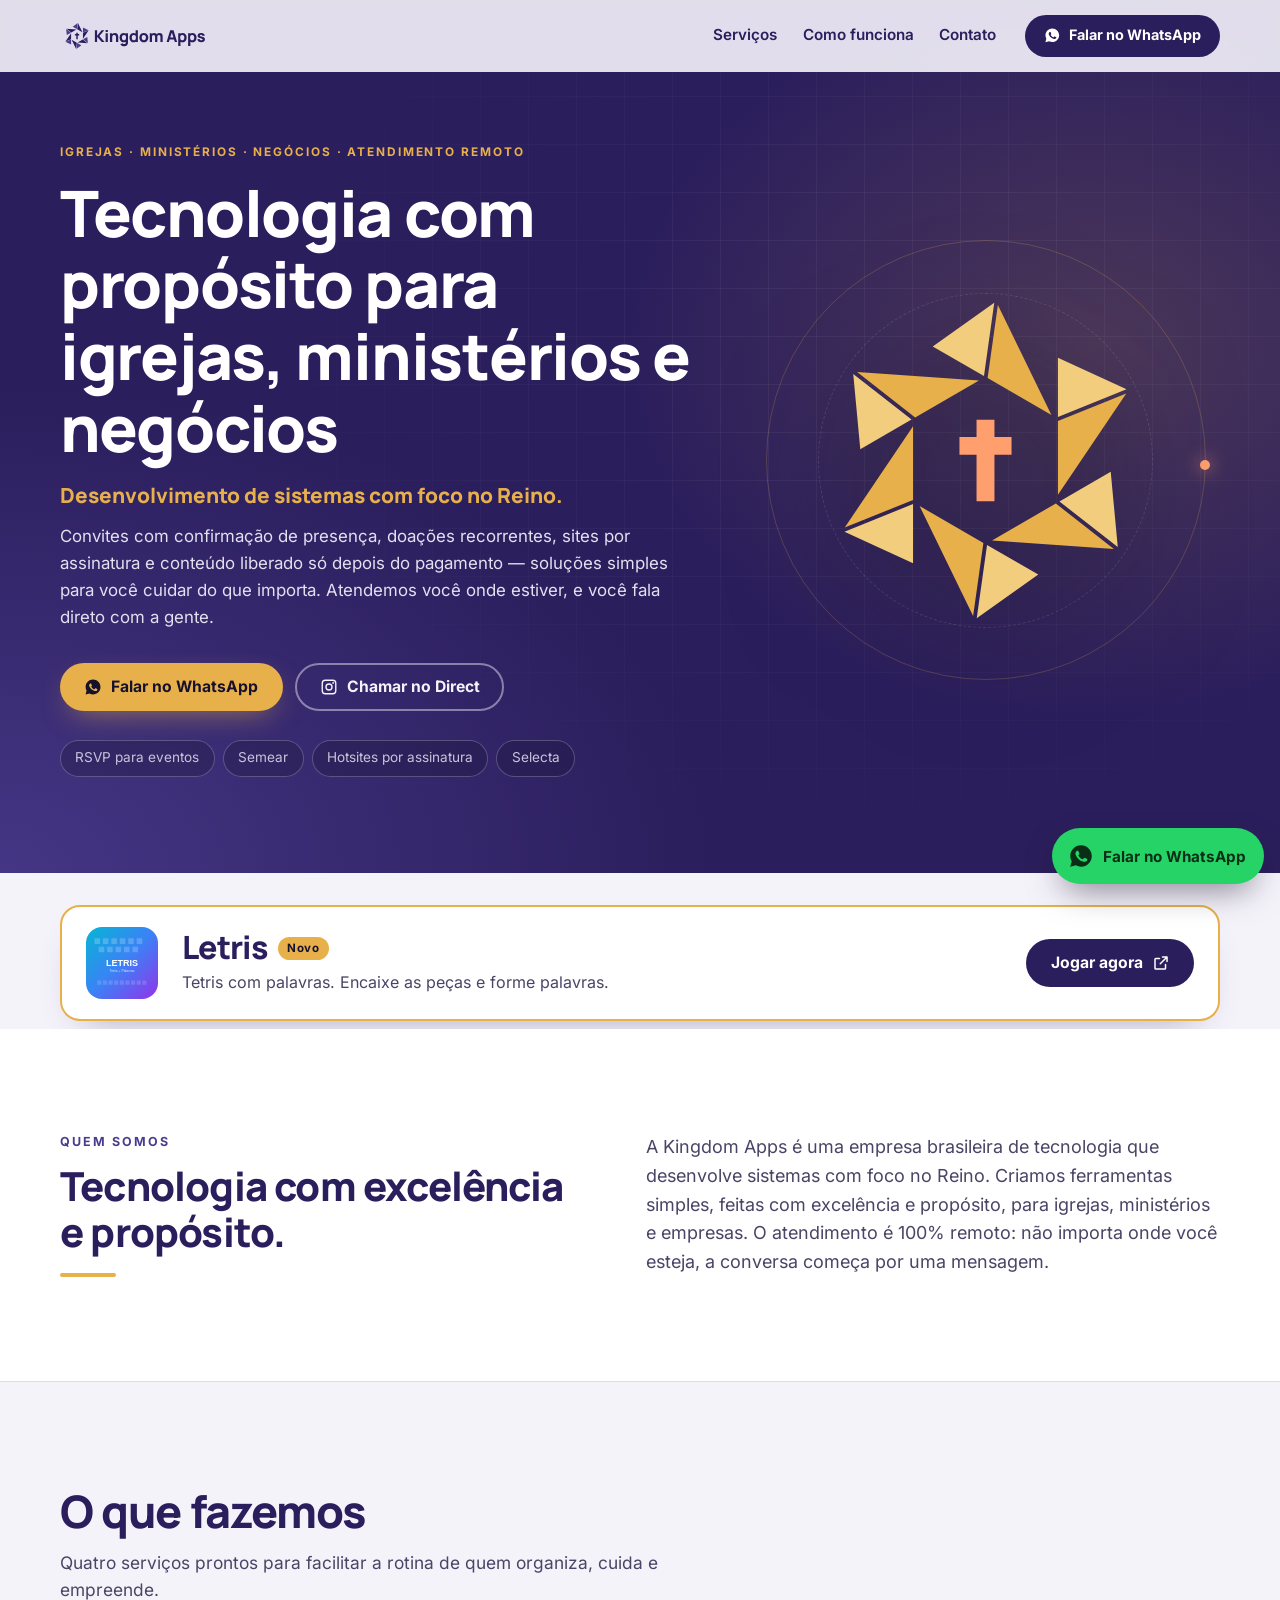
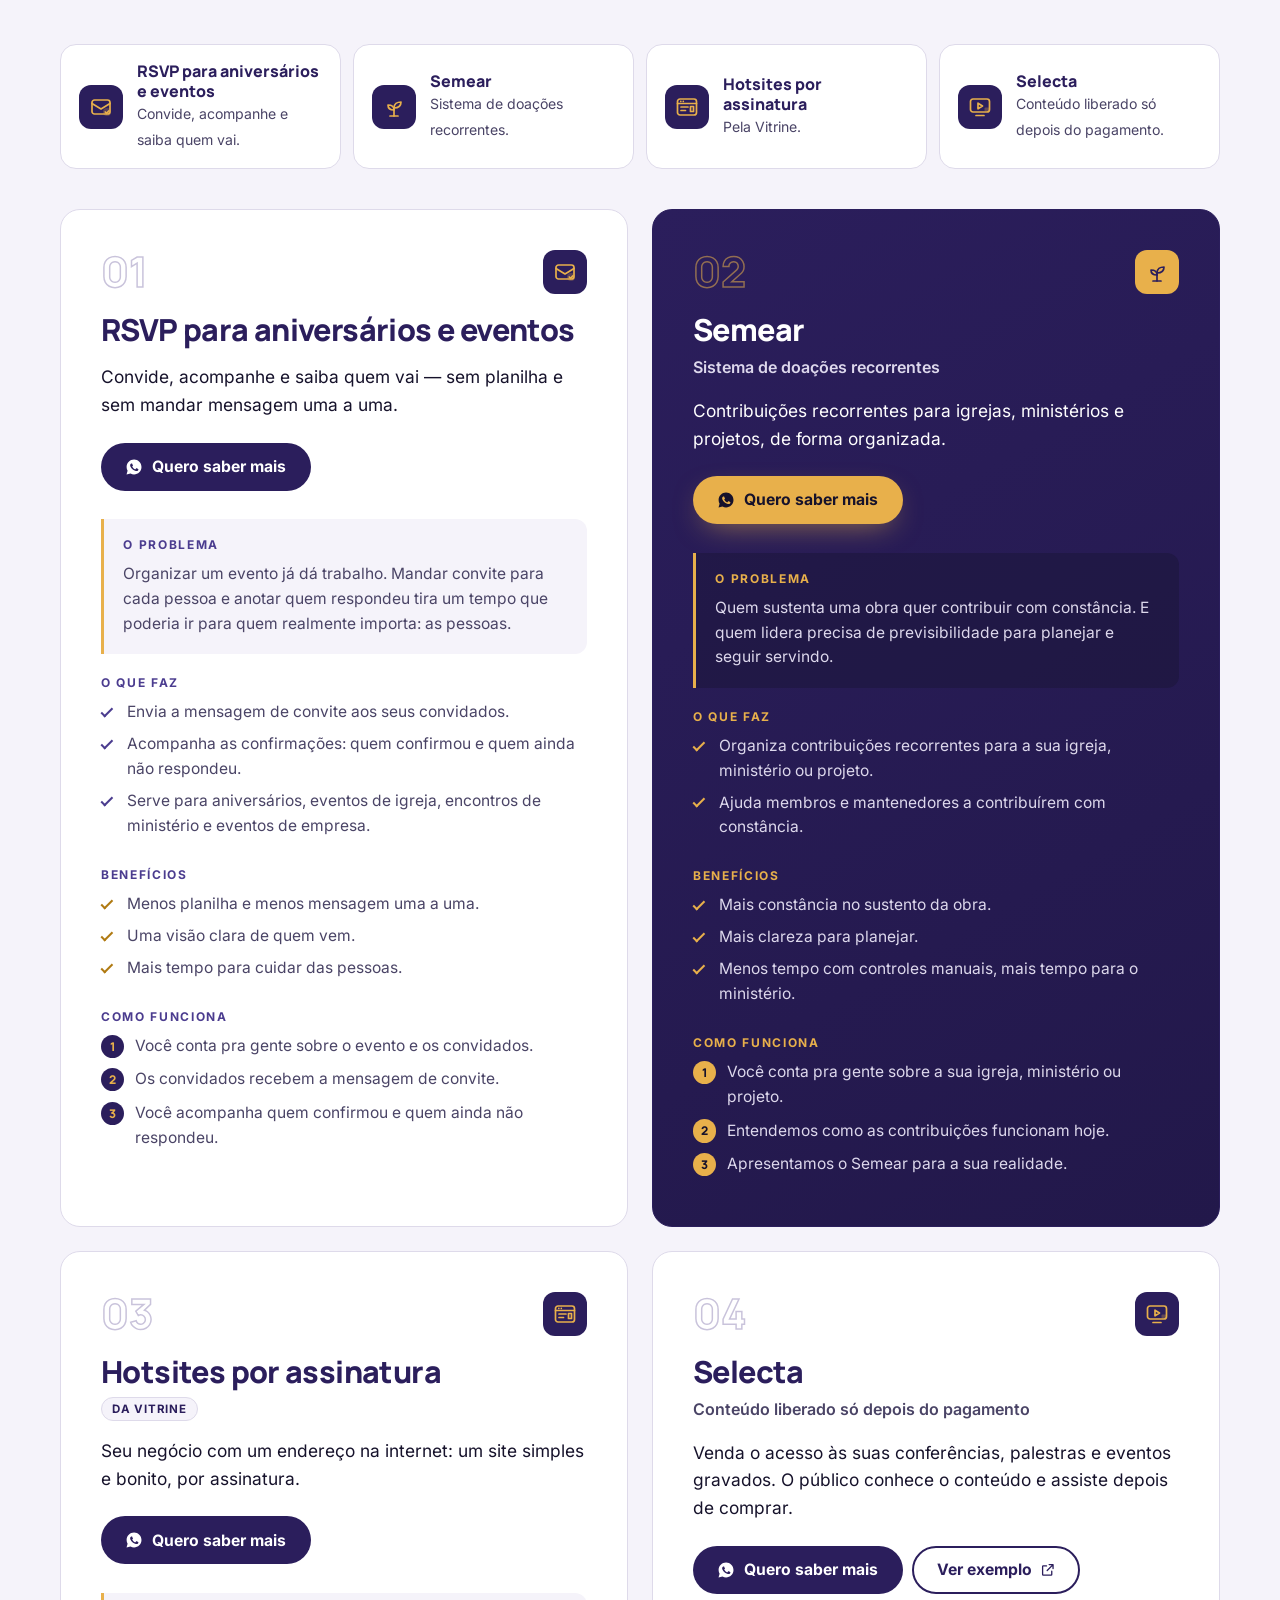
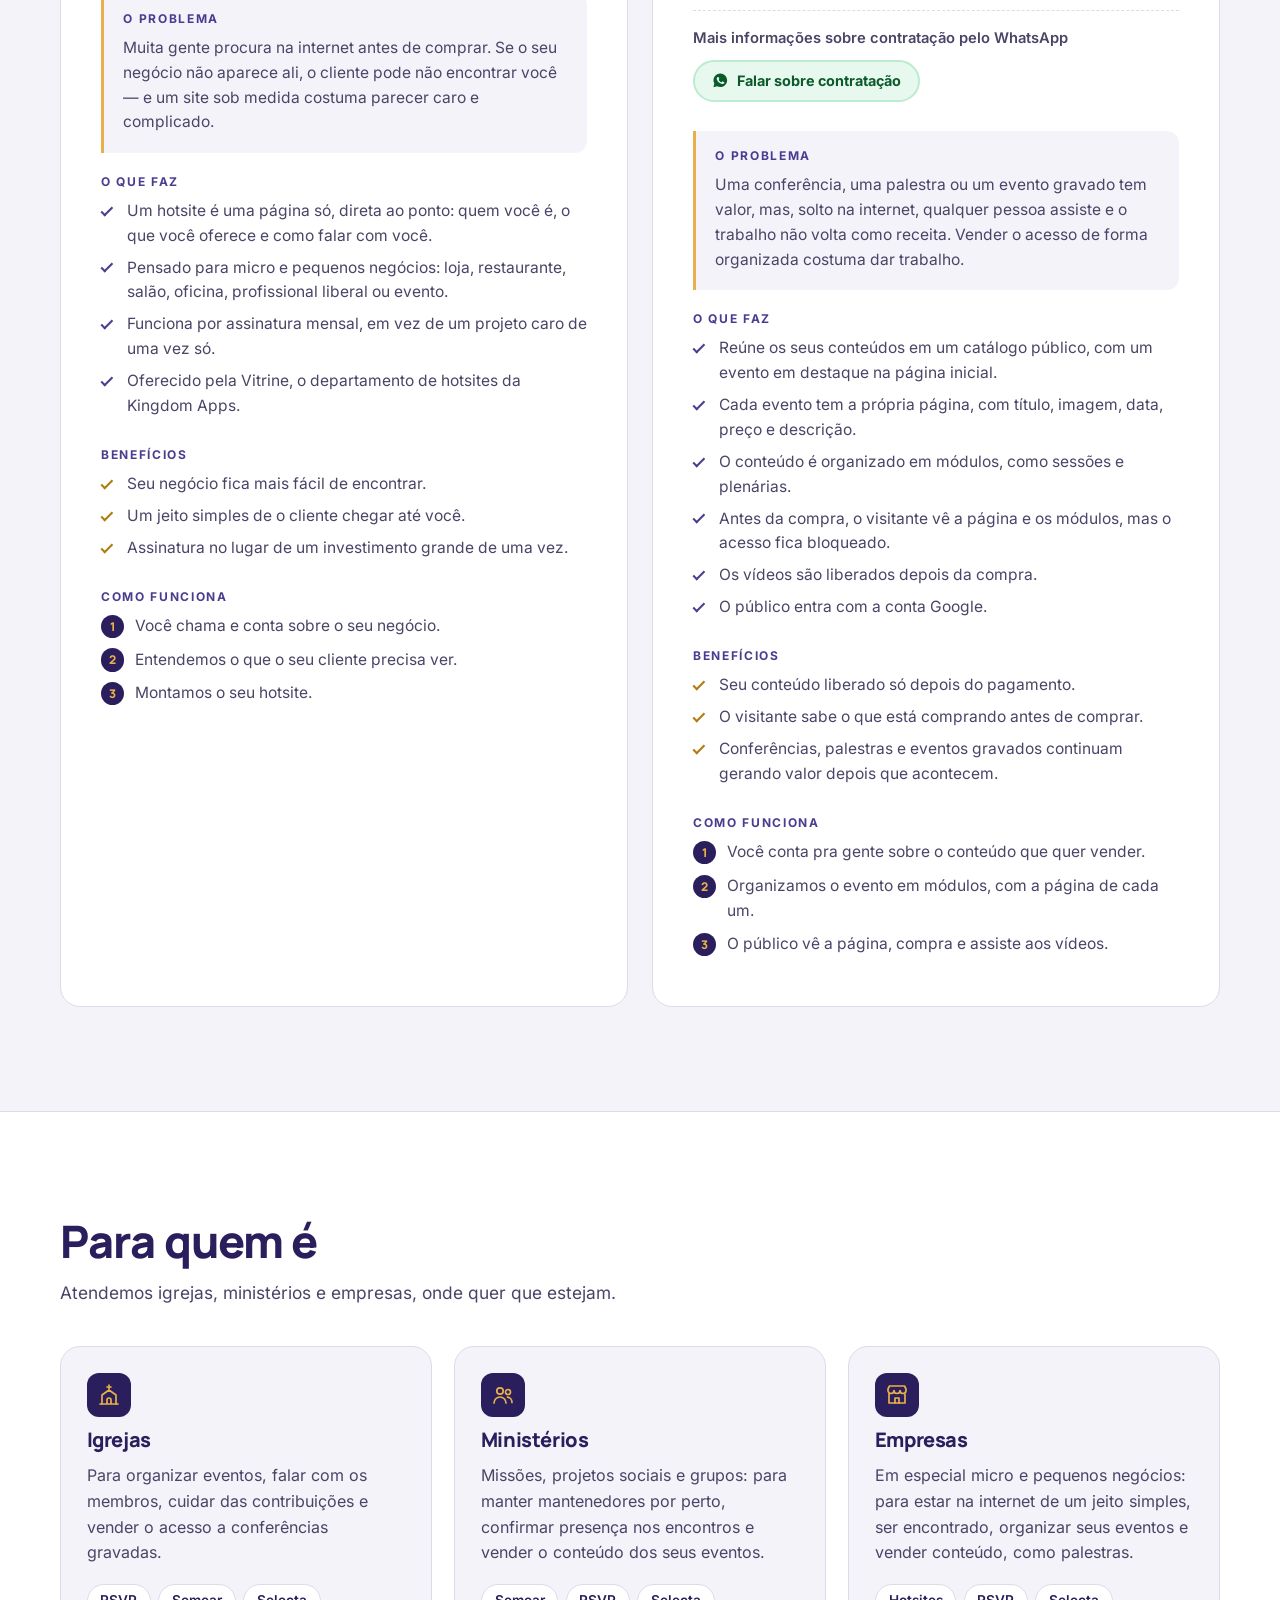
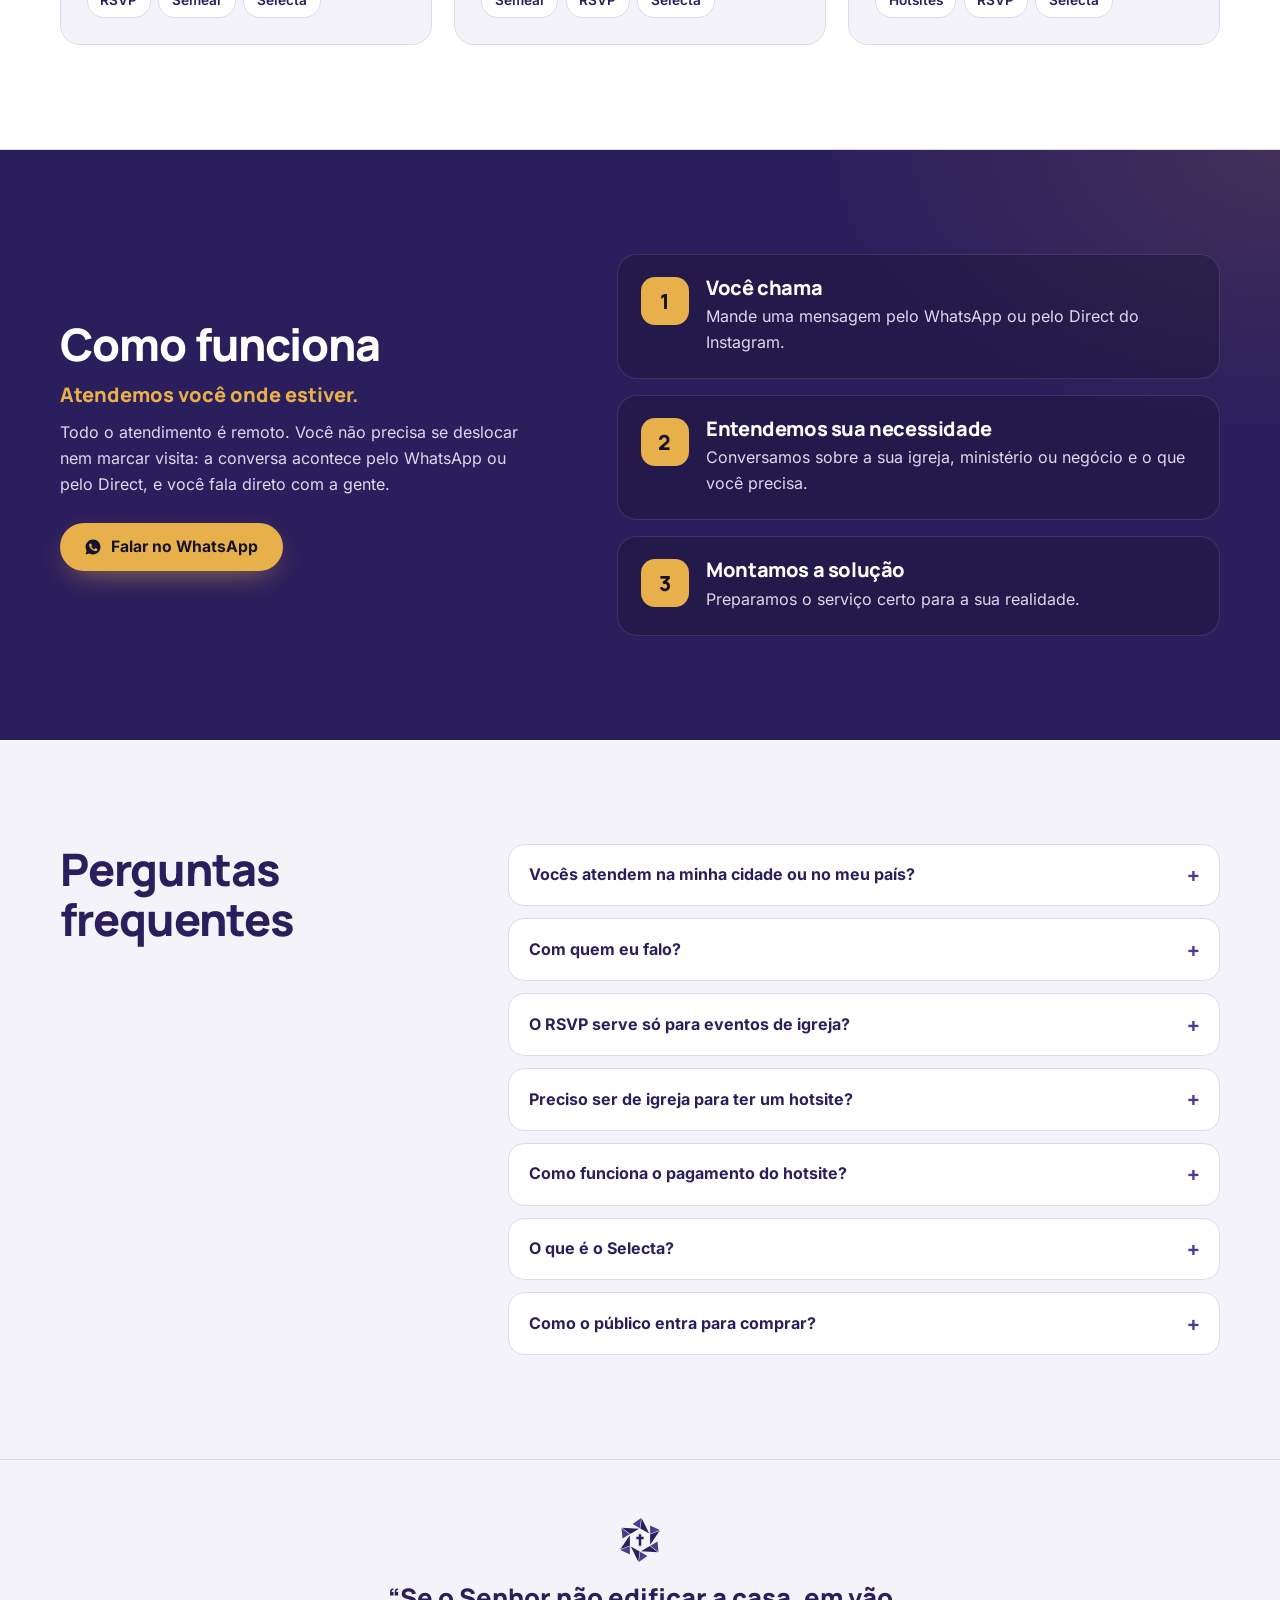
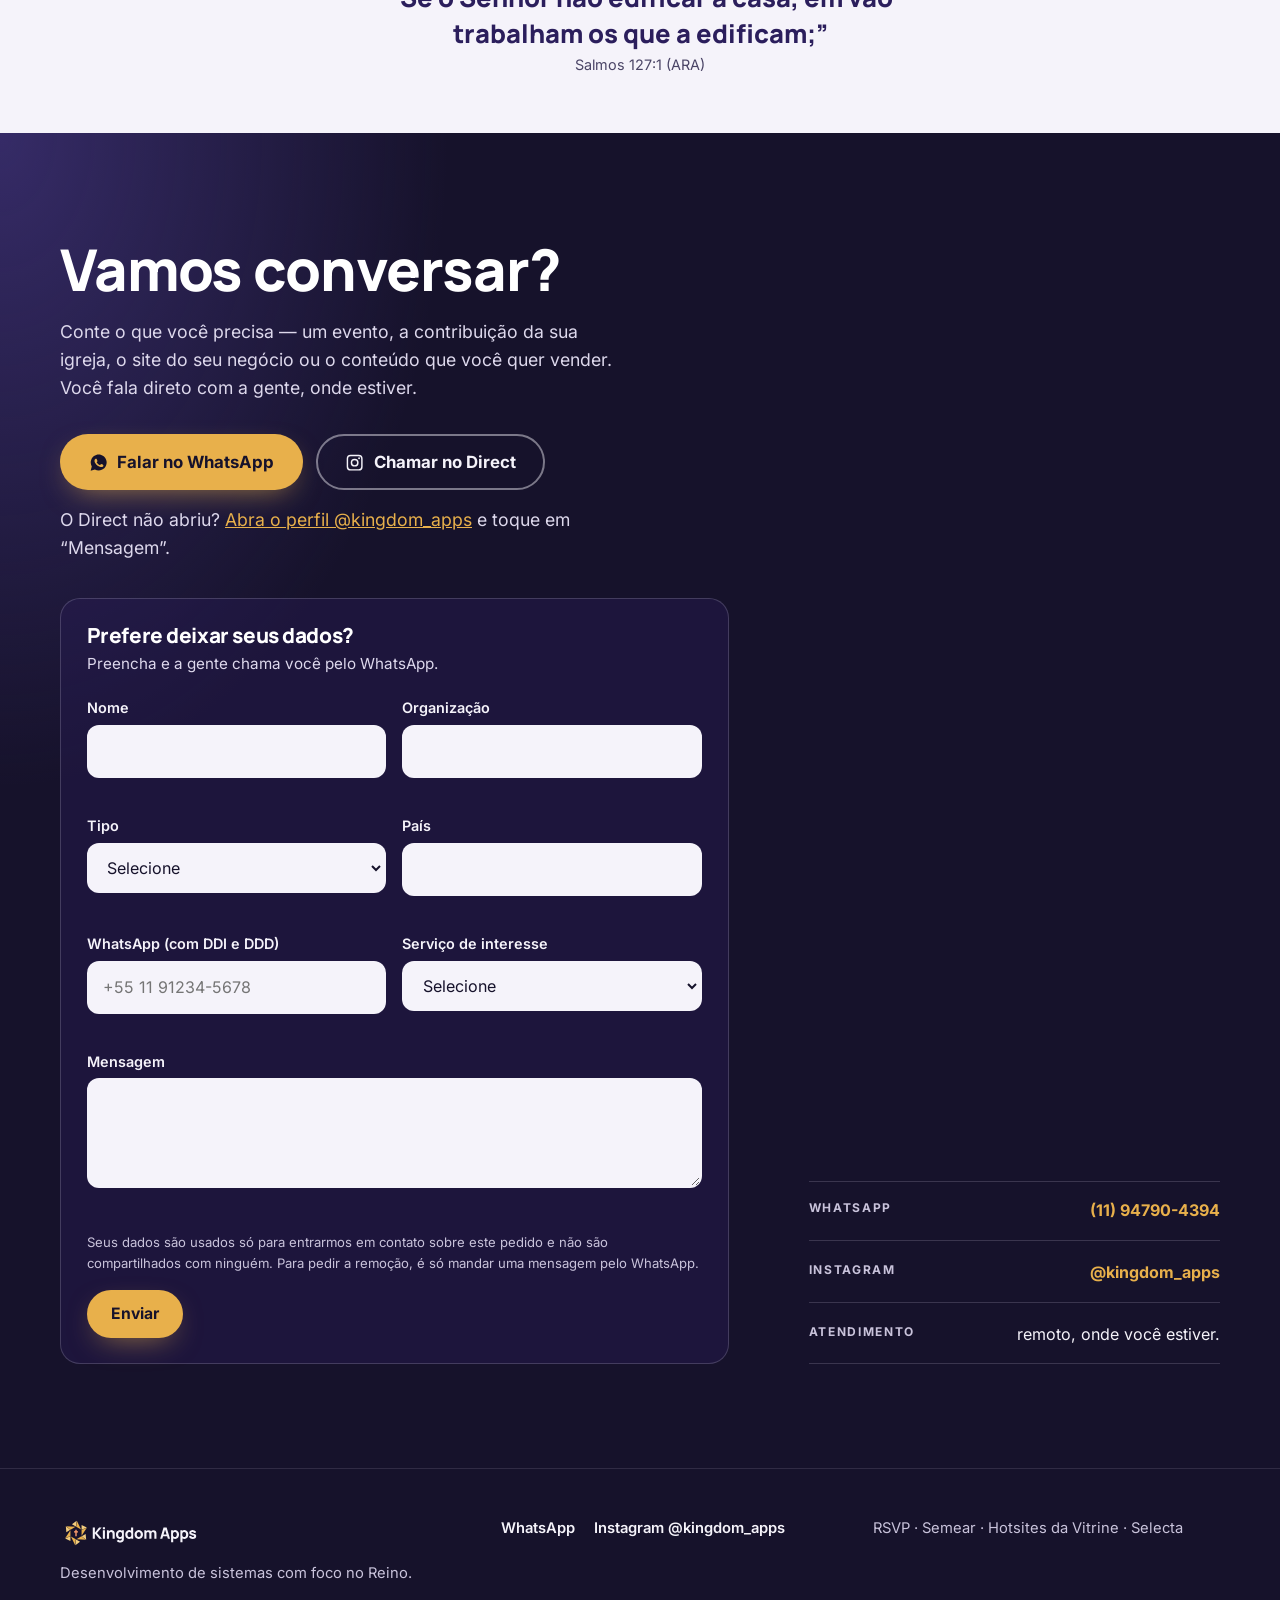
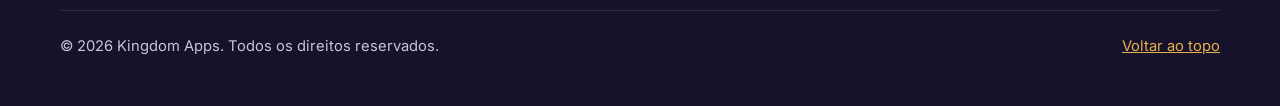
==== commit cdcb93be: "Letris: destaque logo após o hero (opção 3), logo oficial, badge Novo" ====
--- a/index.html
+++ b/index.html
@@ -70,6 +70,19 @@
       </div>
     </section>
 
+    <section class="letris-destaque" id="letris" aria-labelledby="letris-t">
+      <div class="wrap">
+        <div class="letris-card">
+          <img class="letris-logo" src="assets/brand/letris-logo.svg" alt="Logo do Letris" width="72" height="72" />
+          <div class="letris-txt">
+            <h2 id="letris-t">Letris <span class="letris-badge">Novo</span></h2>
+            <p>Tetris com palavras. Encaixe as peças e forme palavras.</p>
+          </div>
+          <a class="btn btn-indigo" href="https://letris.kingdomapps.net/" target="_blank" rel="noopener" aria-label="Jogar Letris agora (abre em nova aba)">Jogar agora<svg class="ico" aria-hidden="true" focusable="false" viewBox="0 0 24 24"><use href="#i-ext"/></svg></a>
+        </div>
+      </div>
+    </section>
+
     <section class="section about" id="quem-somos" aria-labelledby="about-title">
       <div class="wrap about-inner">
         <div>
--- a/assets/site.css
+++ b/assets/site.css
@@ -224,3 +224,13 @@
 .svc-contratacao{margin-top:1rem;padding-top:1rem;border-top:1px dashed var(--line);display:flex;flex-wrap:wrap;align-items:center;gap:.6rem 1rem;font-size:.92rem;color:var(--muted);font-weight:600}
 .btn-wa-soft{background:#E7F8EE;color:#0B5A2A;border-color:#BDEBCF}
 .btn-wa-soft:hover{background:#D3F3E0}
+
+/* Letris — destaque logo após o hero */
+.letris-destaque{background:var(--nevoa);padding:2rem 0 .5rem}
+.letris-card{display:flex;flex-wrap:wrap;align-items:center;gap:1rem 1.5rem;background:#fff;border:2px solid var(--ouro);border-radius:20px;padding:1.25rem 1.5rem;box-shadow:0 18px 40px -24px rgba(43,30,92,.45)}
+.letris-logo{flex:none;width:72px;height:72px;border-radius:16px}
+.letris-txt{flex:1 1 240px}
+.letris-txt h2{display:flex;align-items:center;gap:.6rem;font-size:clamp(1.5rem,3vw,2rem);margin:0 0 .2rem}
+.letris-txt p{margin:0;color:var(--muted)}
+.letris-badge{display:inline-block;font:800 .72rem/1 var(--fb);letter-spacing:.04em;background:var(--ouro);color:var(--noite);padding:.38rem .6rem;border-radius:999px}
+@media (max-width:560px){.letris-card .btn{width:100%;justify-content:center}}
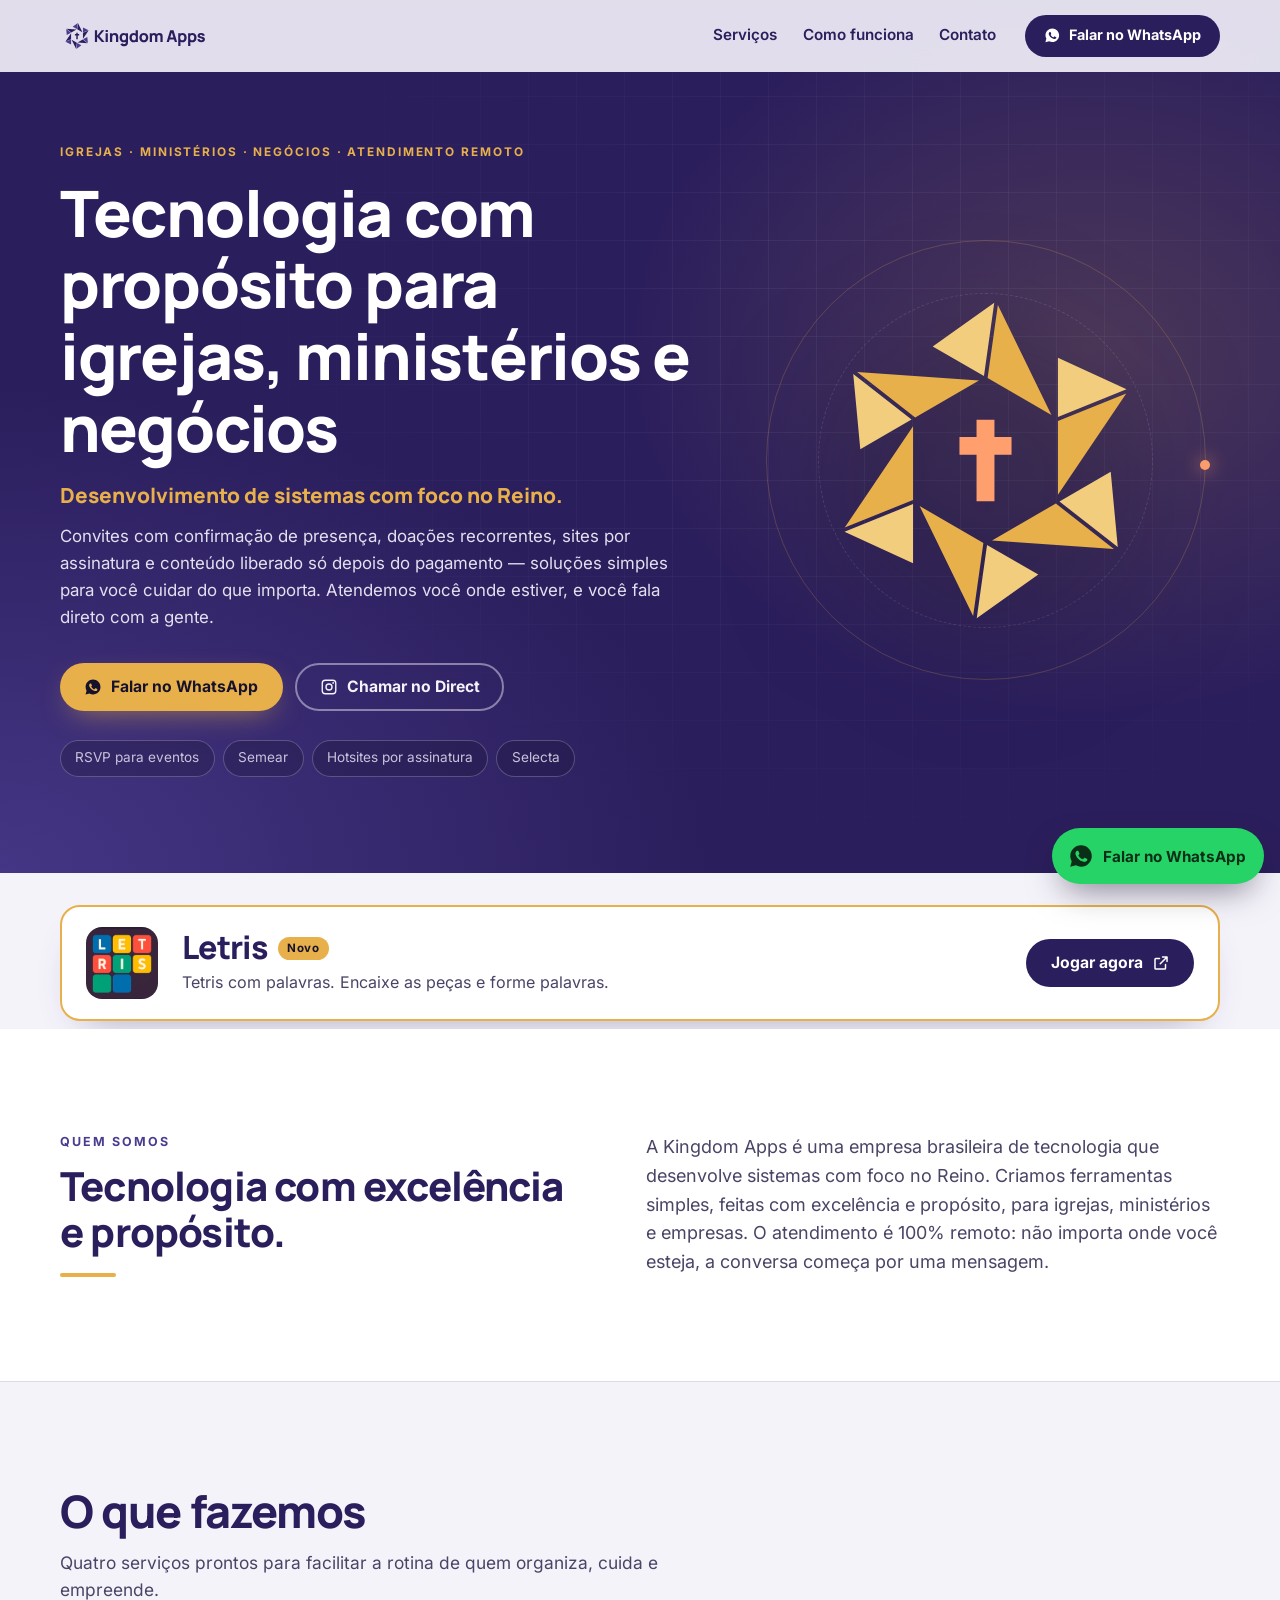
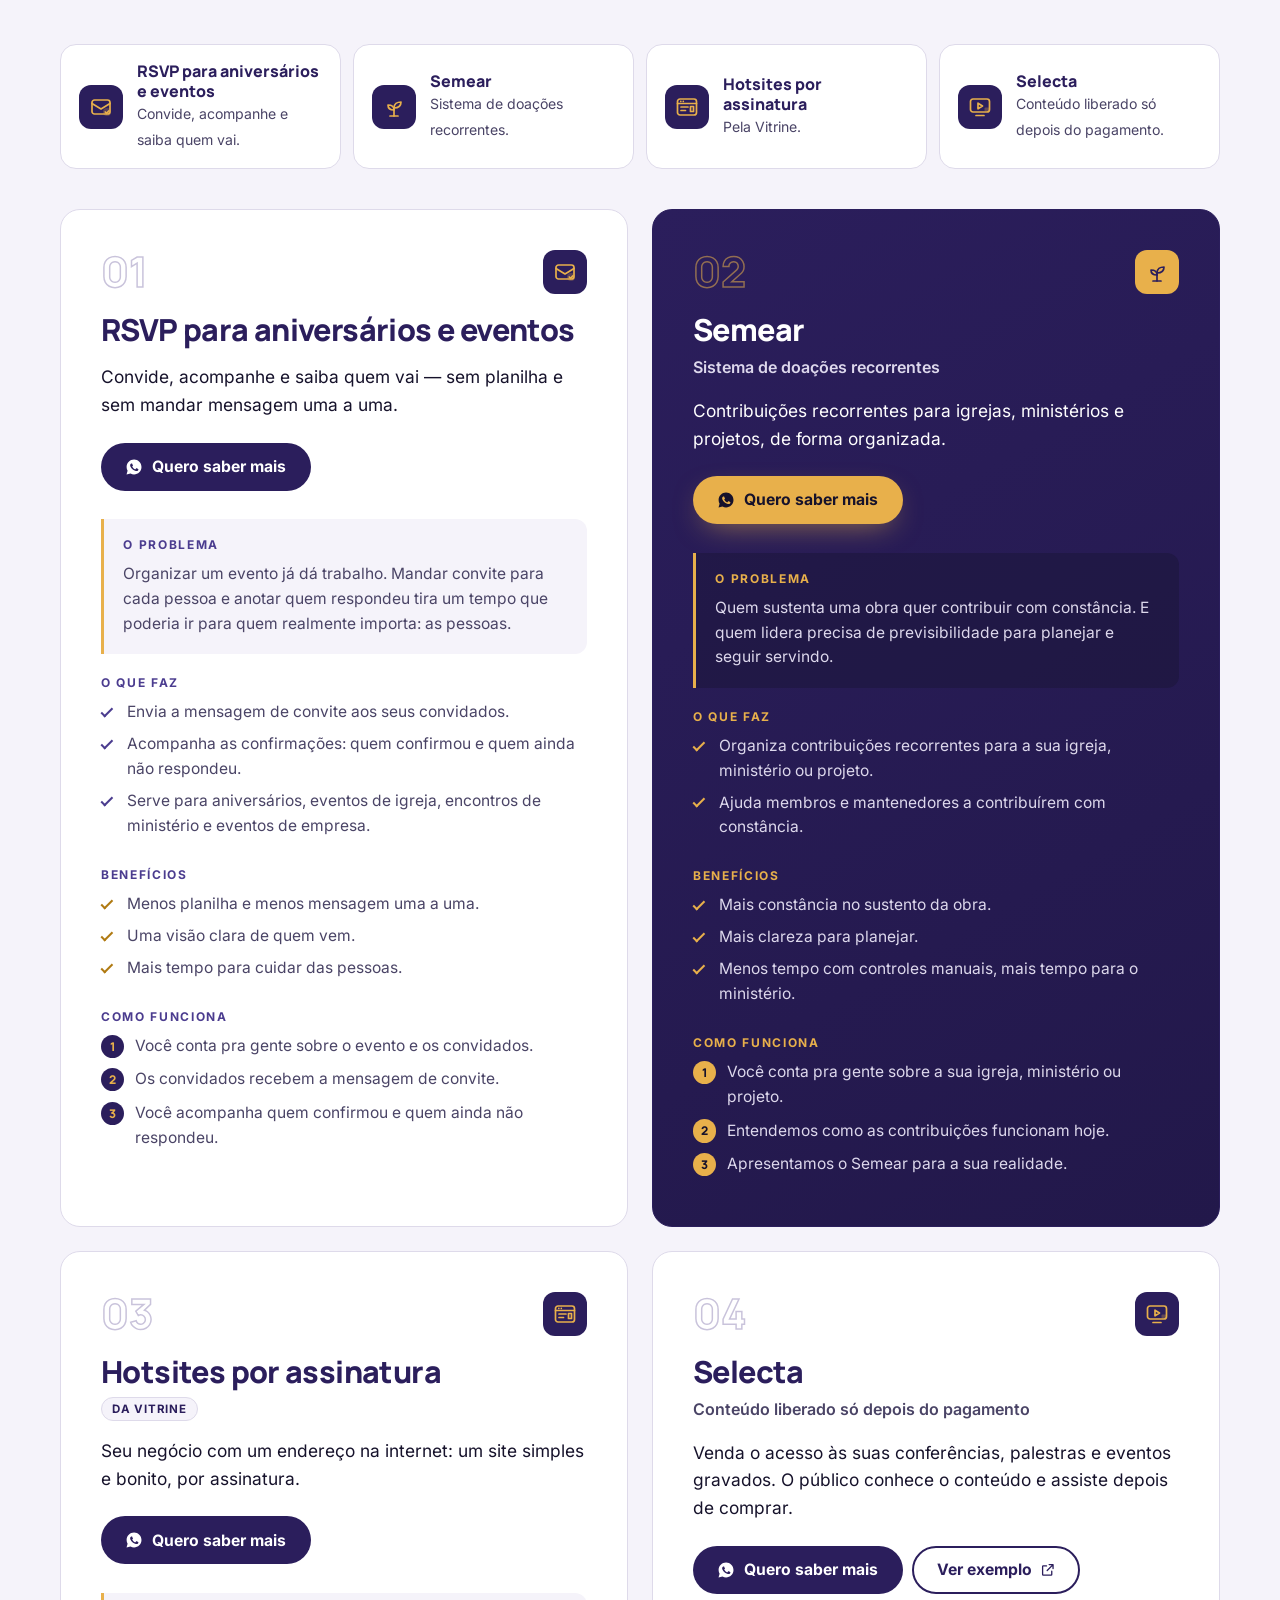
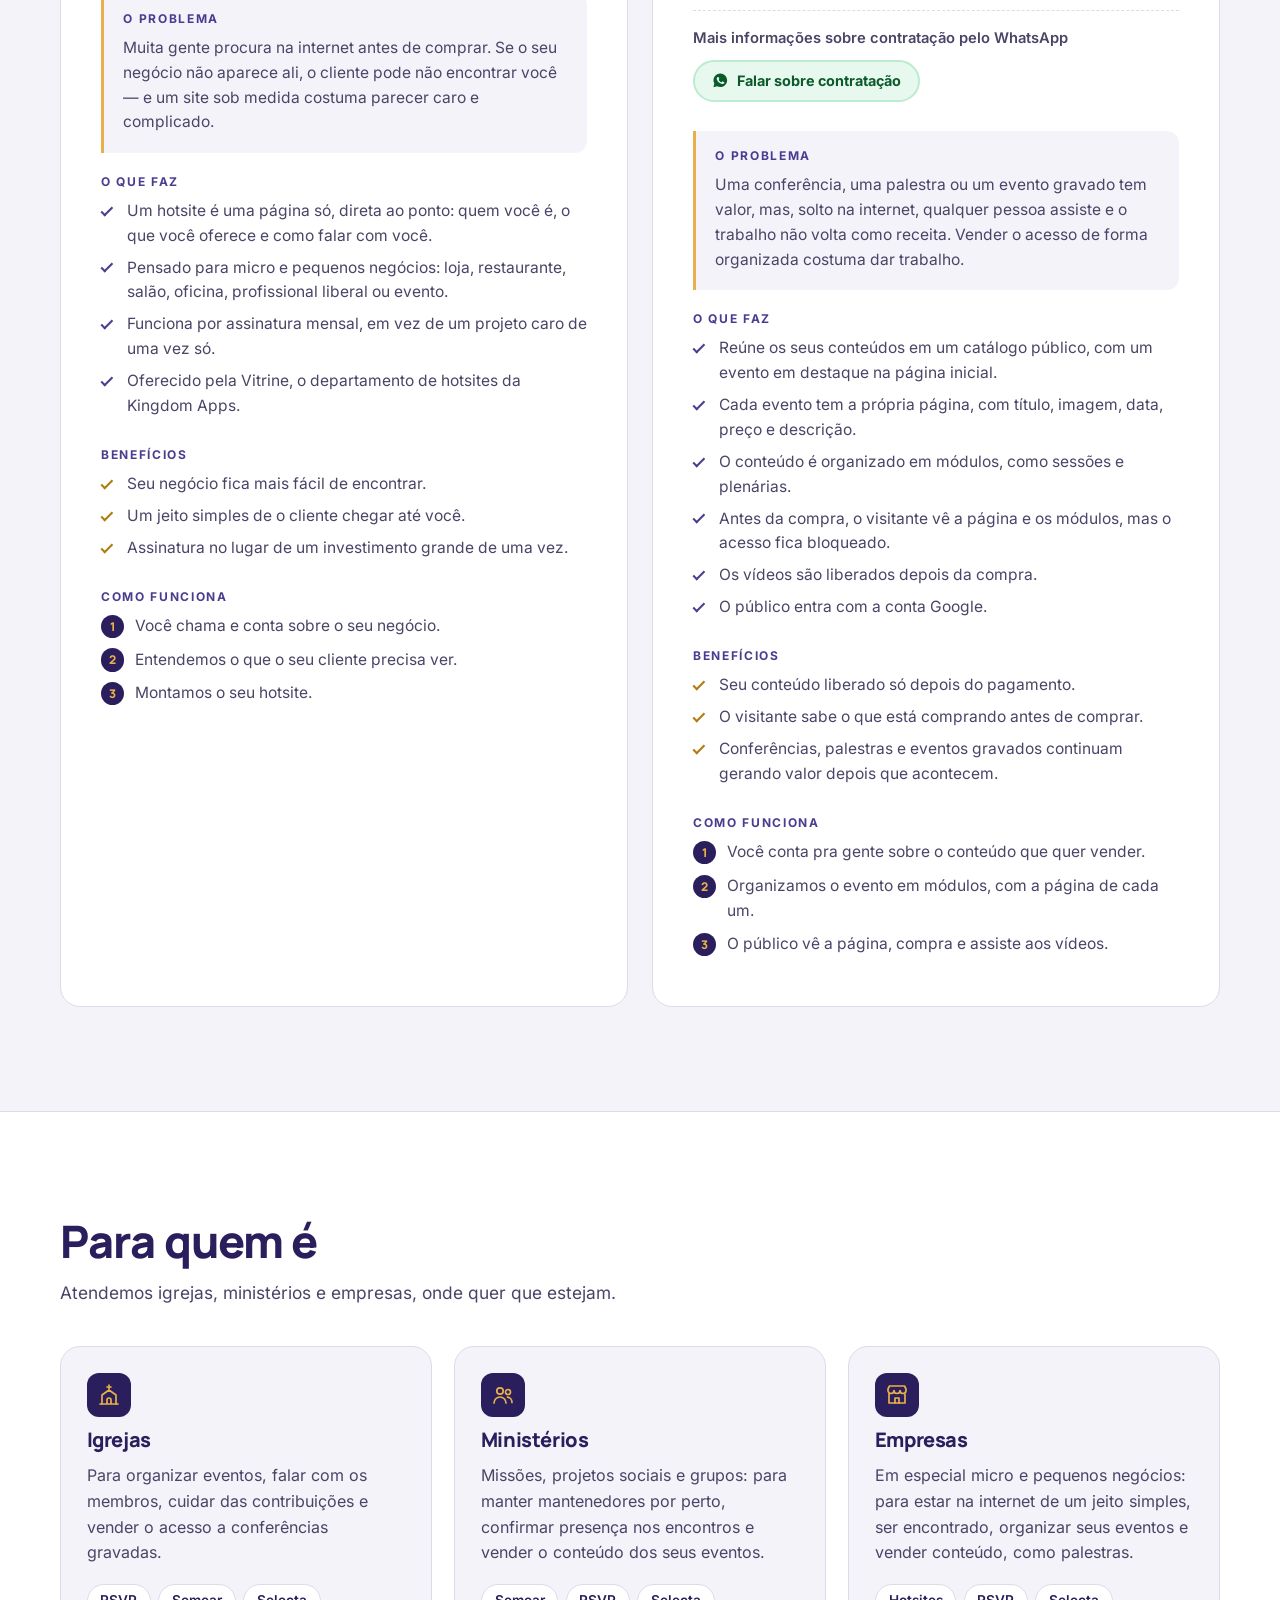
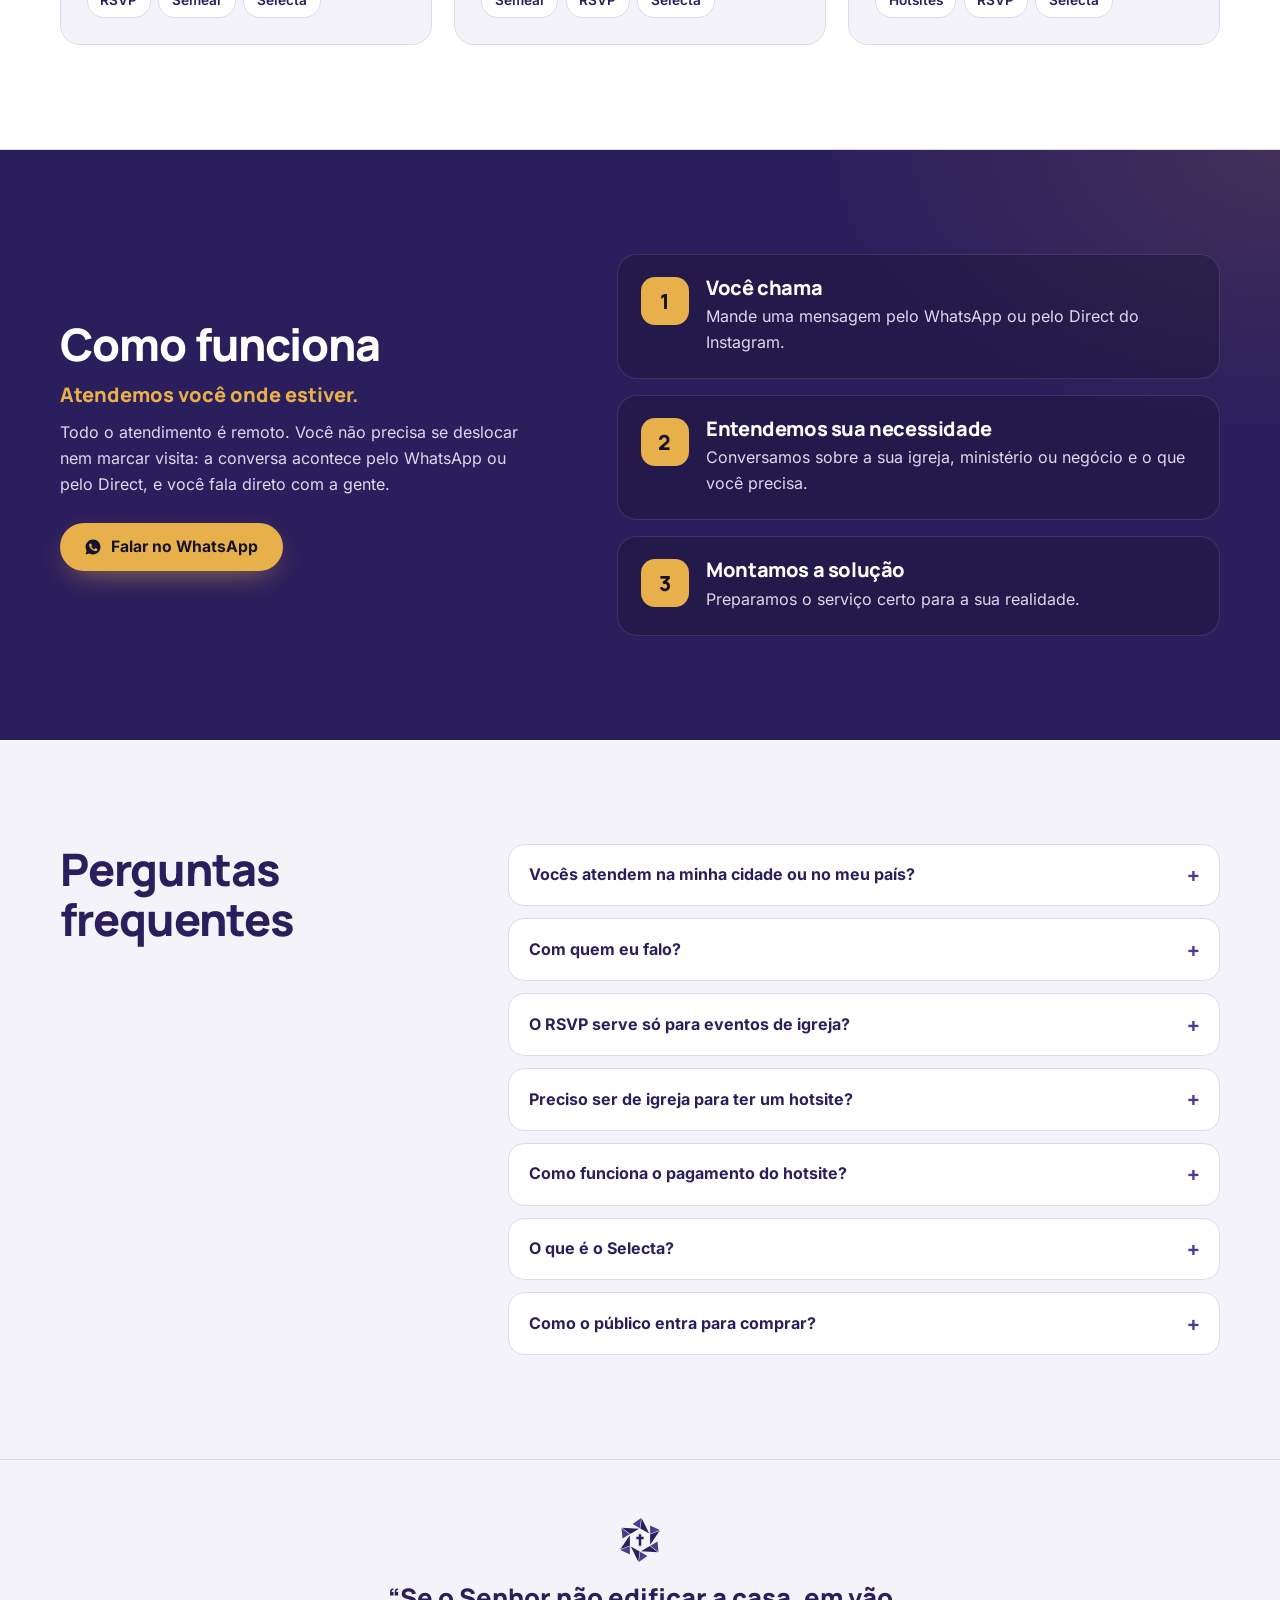
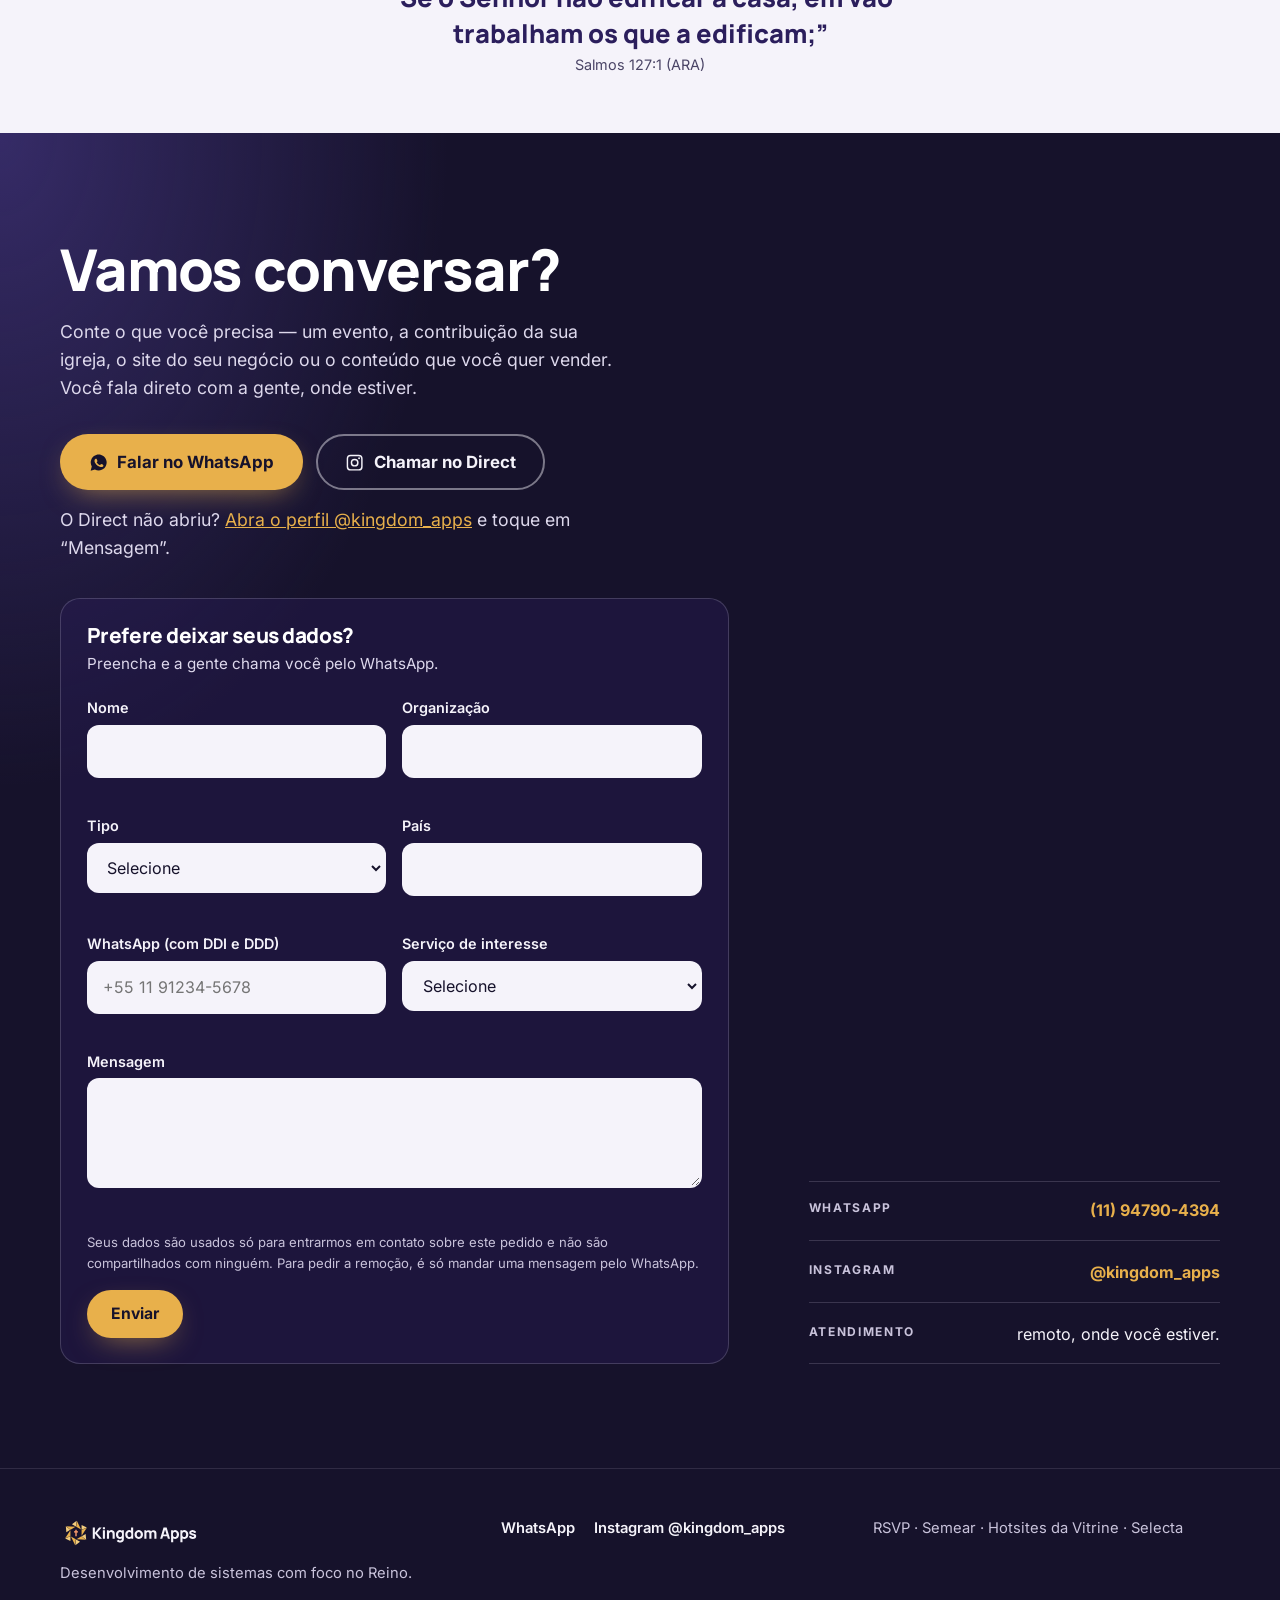
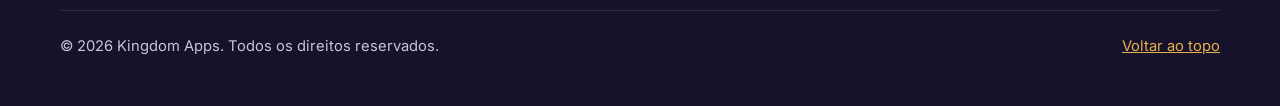
==== commit e3f5218e: "Letris: logo de letras coloridas (PNG)" ====
--- a/index.html
+++ b/index.html
@@ -73,7 +73,7 @@
     <section class="letris-destaque" id="letris" aria-labelledby="letris-t">
       <div class="wrap">
         <div class="letris-card">
-          <img class="letris-logo" src="assets/brand/letris-logo.svg" alt="Logo do Letris" width="72" height="72" />
+          <img class="letris-logo" src="assets/brand/letris-logo.png" alt="Logo do Letris" width="72" height="72" />
           <div class="letris-txt">
             <h2 id="letris-t">Letris <span class="letris-badge">Novo</span></h2>
             <p>Tetris com palavras. Encaixe as peças e forme palavras.</p>
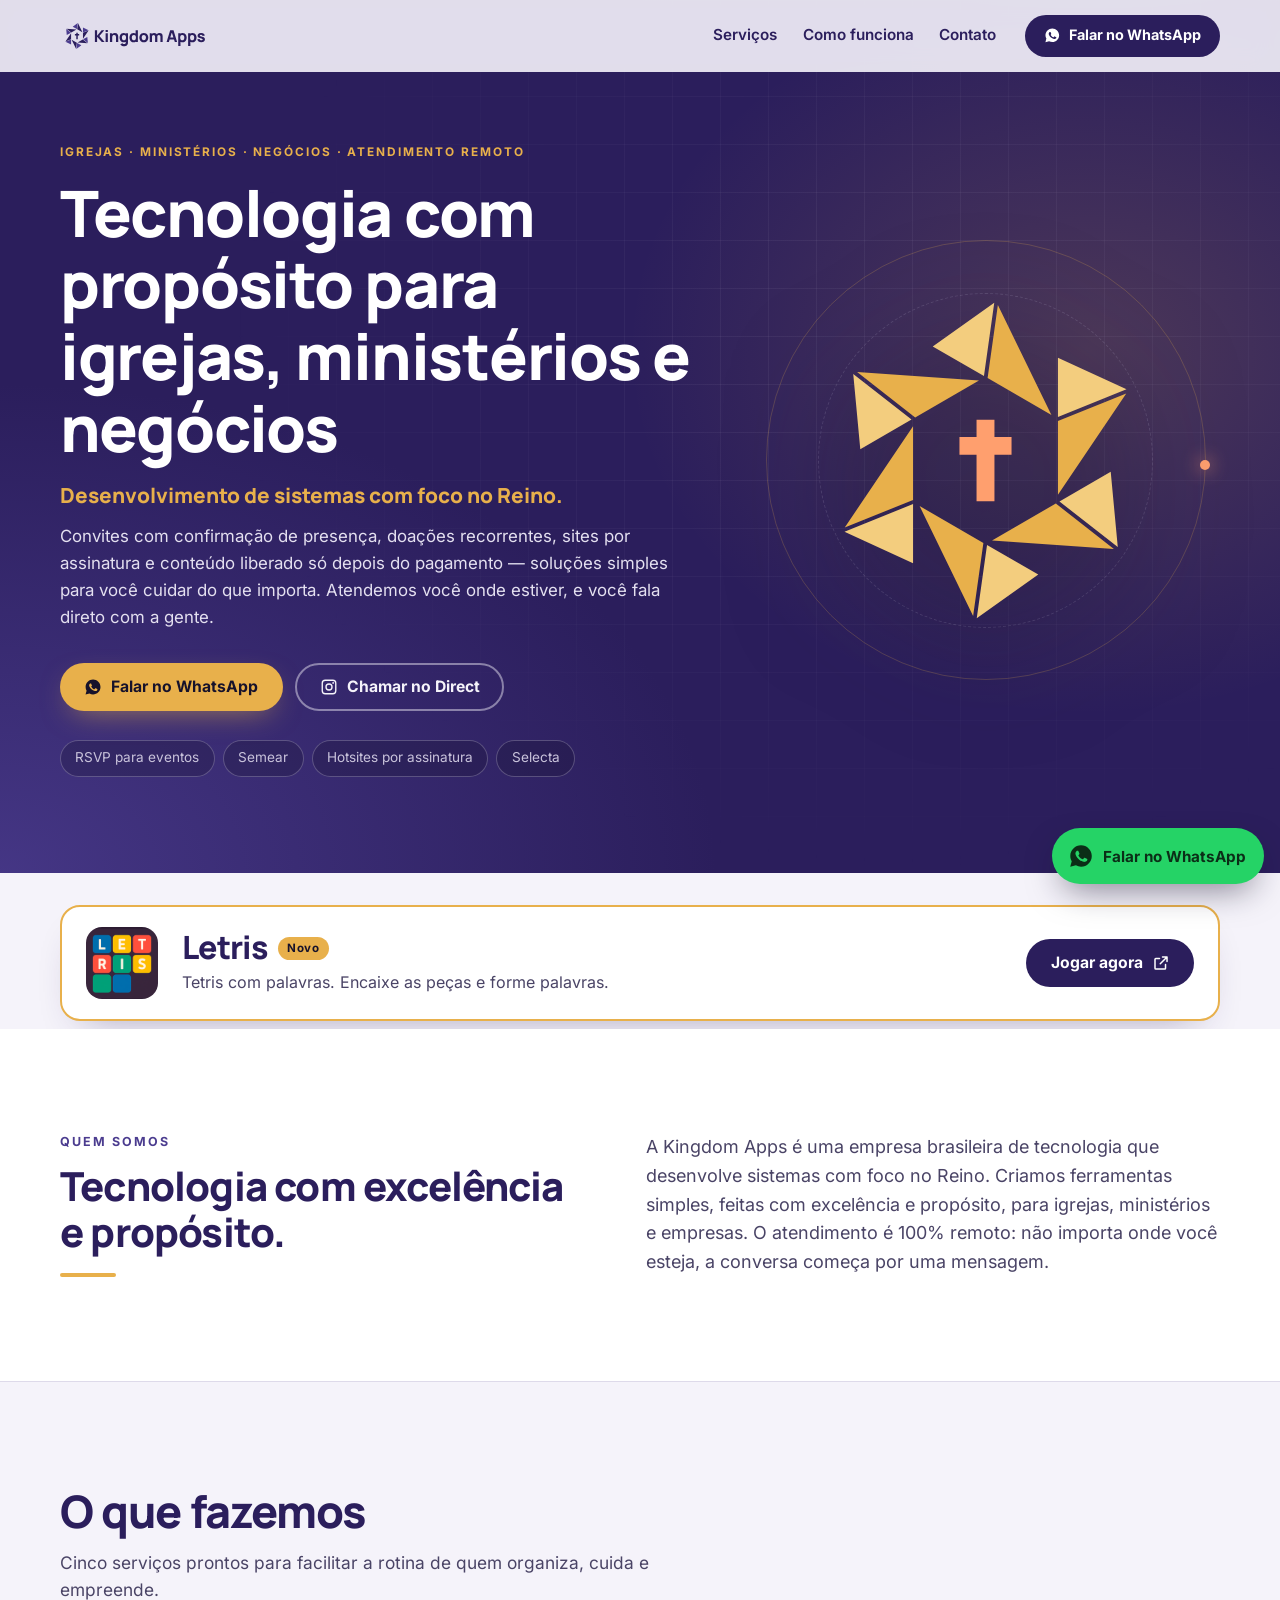
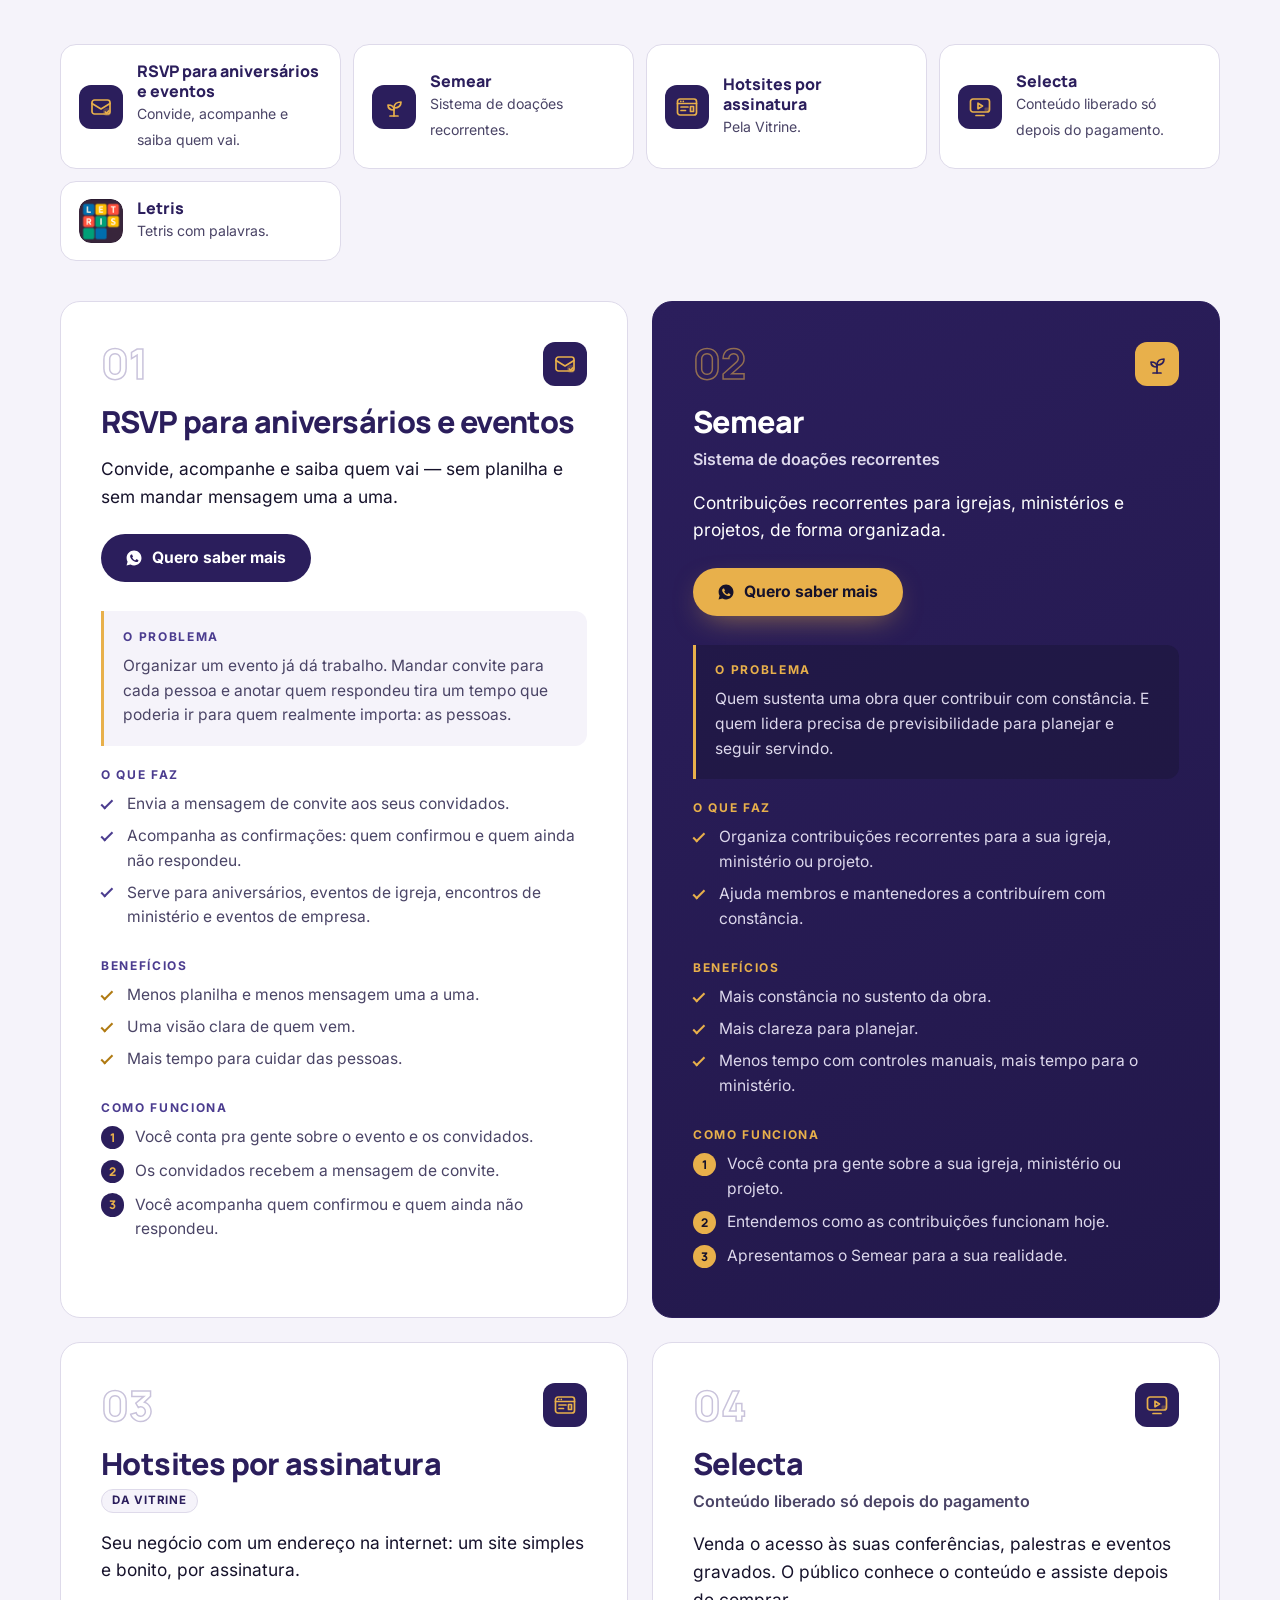
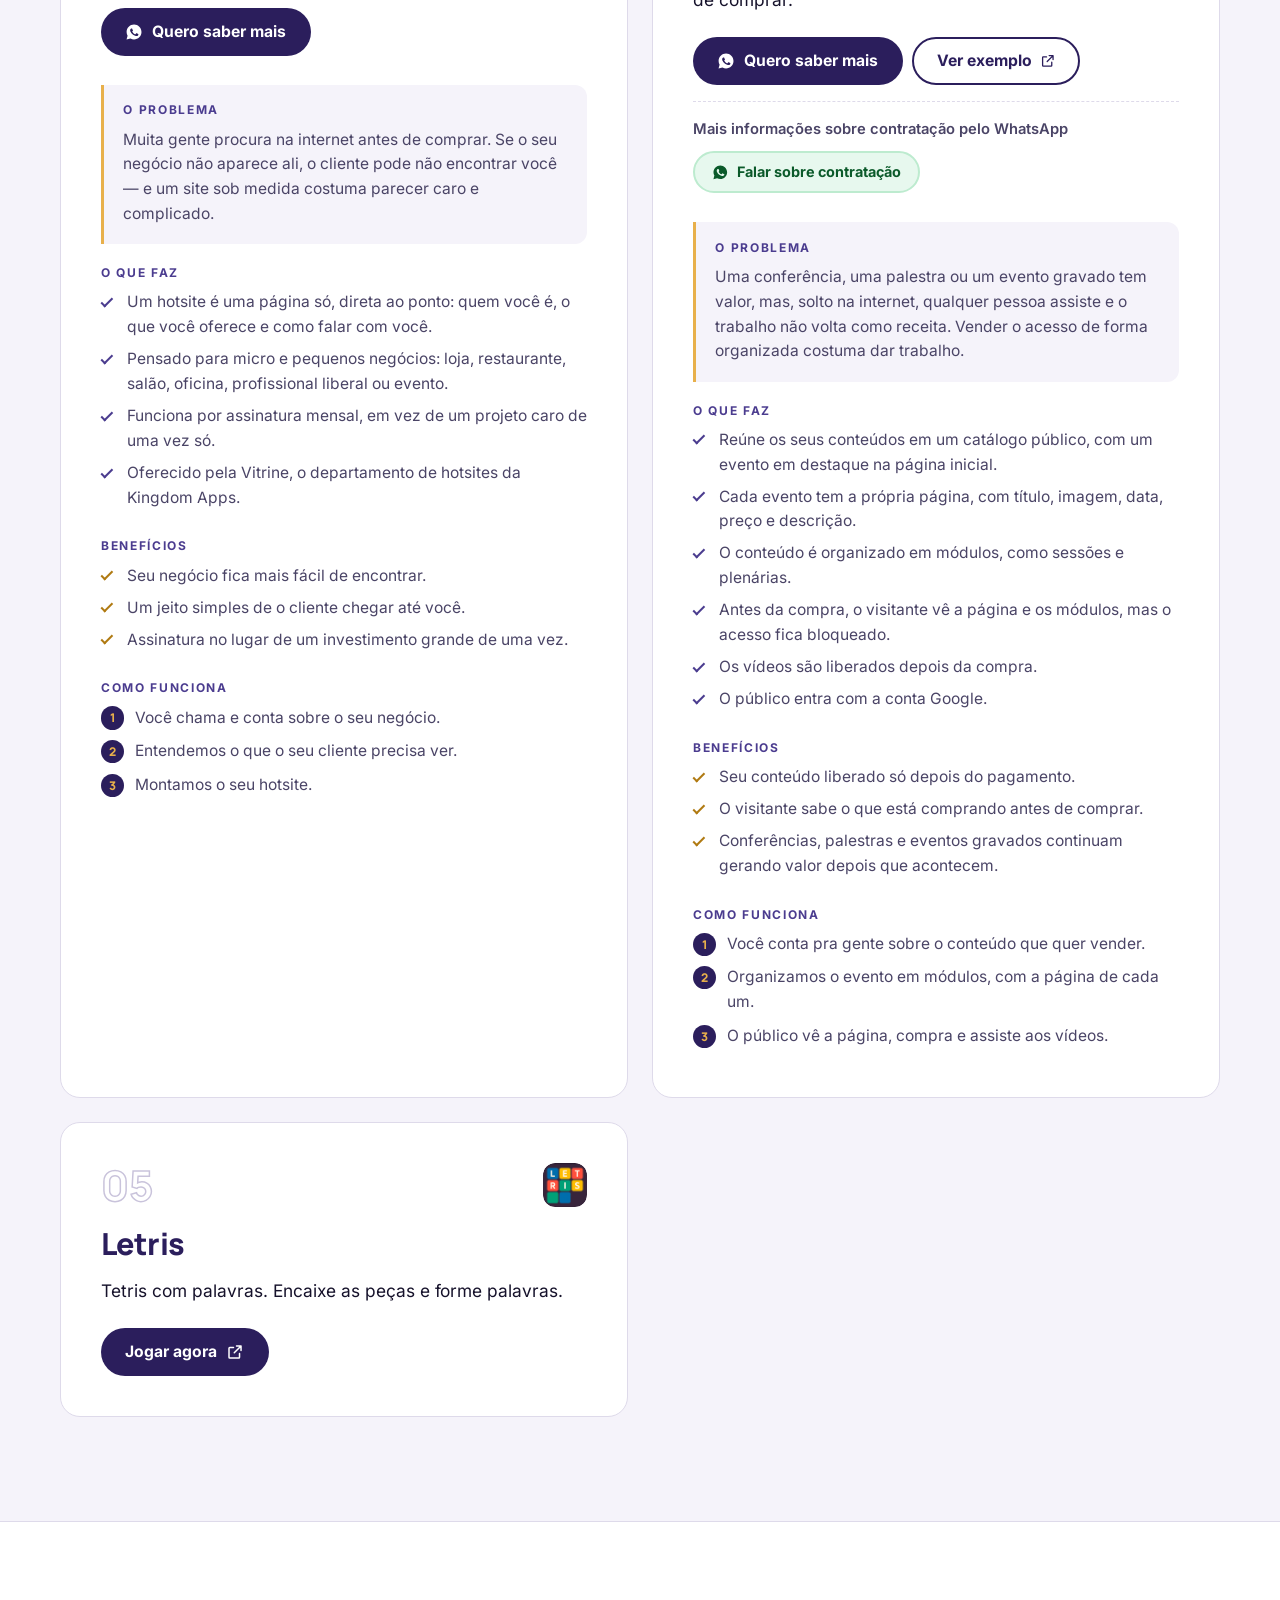
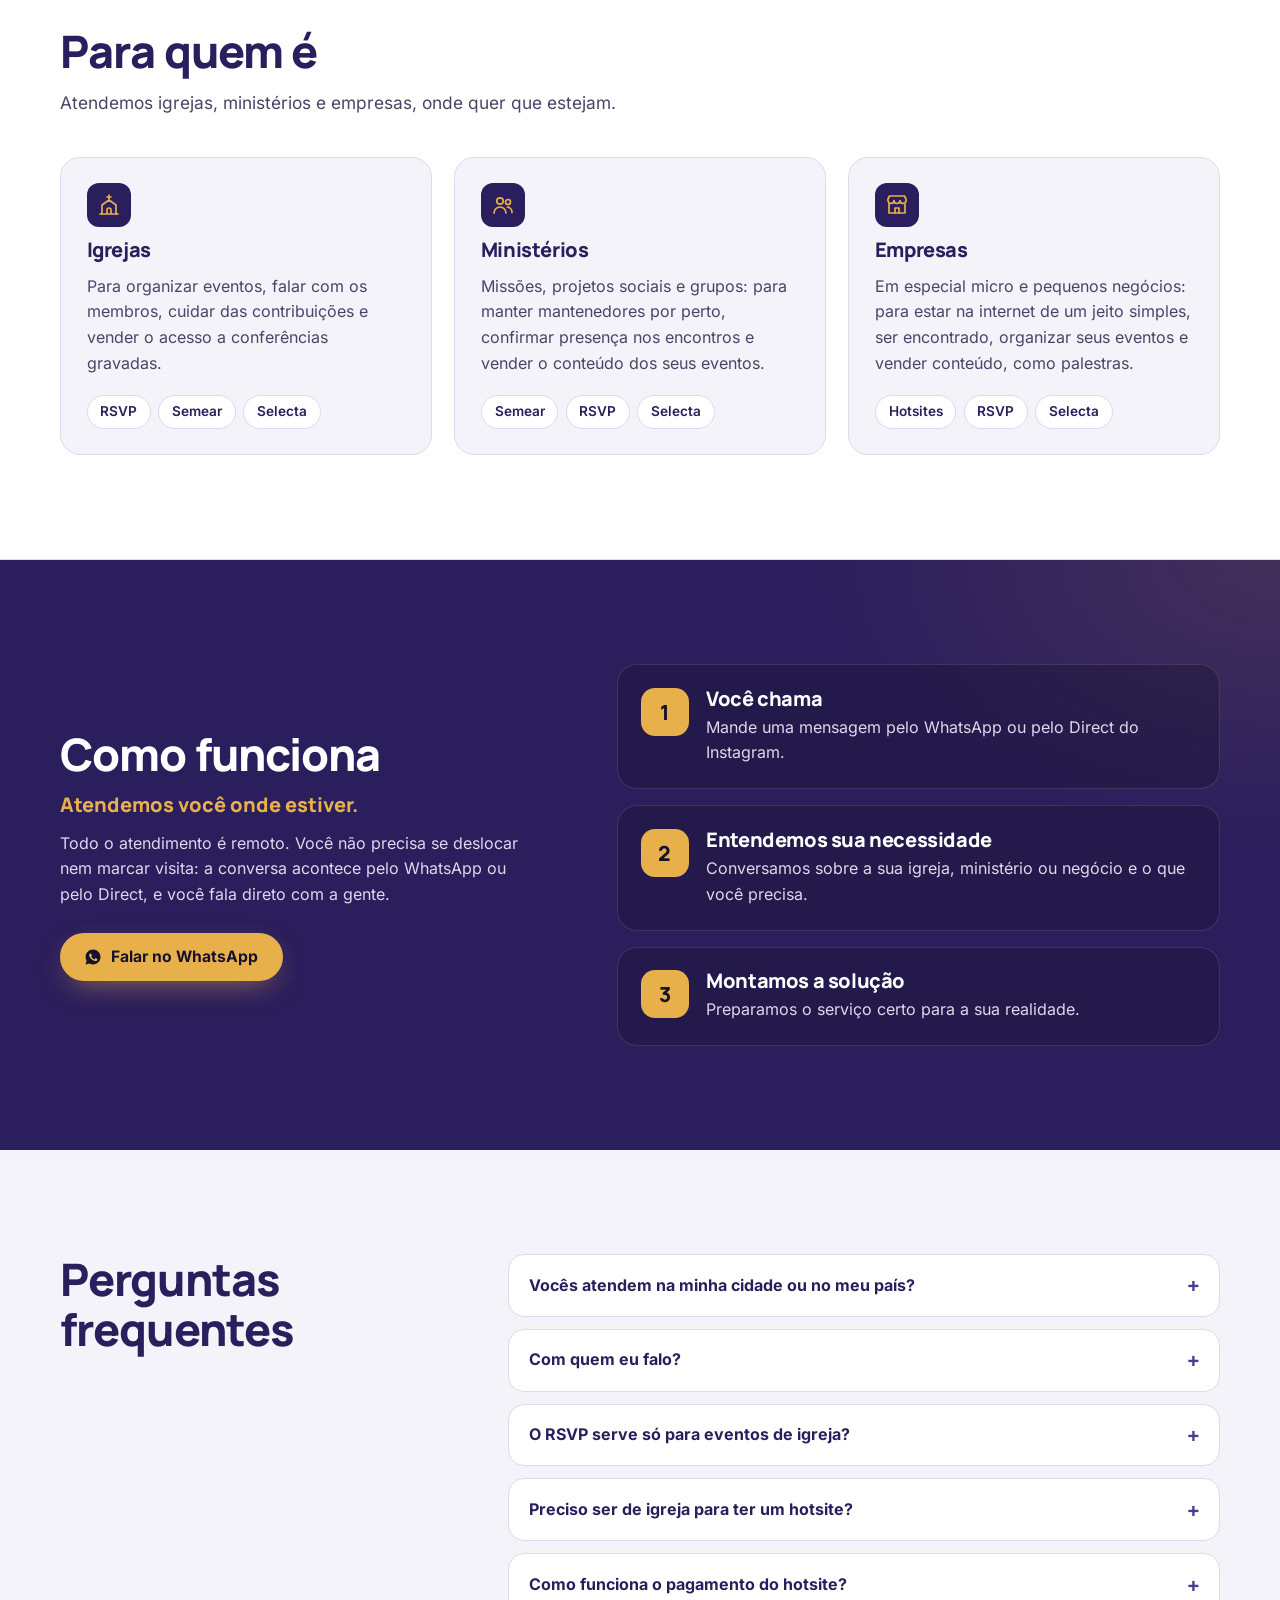
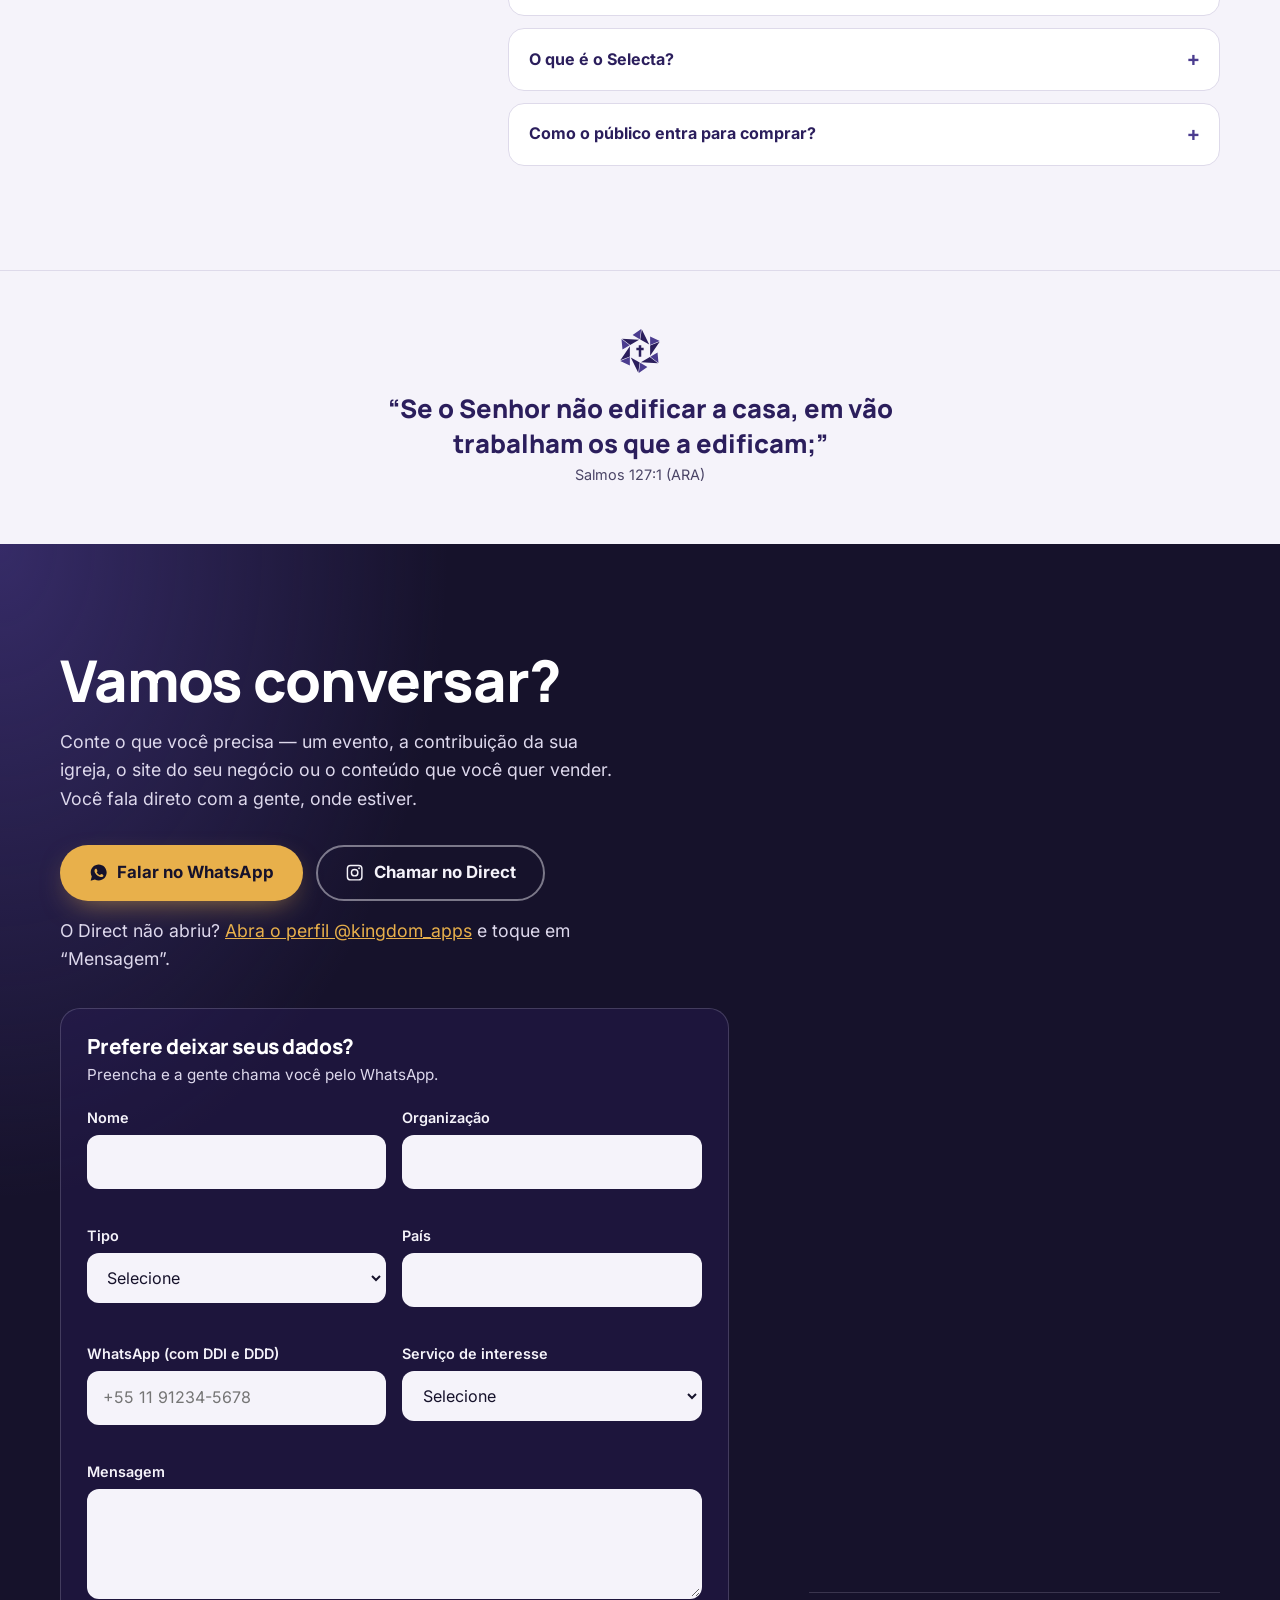
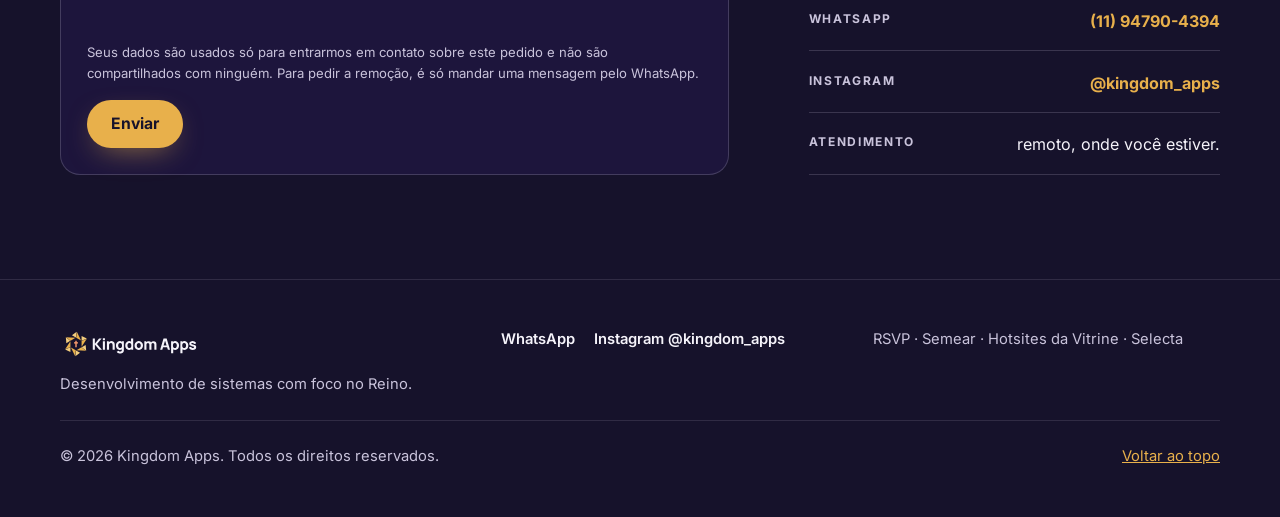
==== commit a06c84e2: "Letris também na grade O que fazemos (card 05 + índice); intro: Cinco serviços" ====
--- a/index.html
+++ b/index.html
@@ -97,13 +97,14 @@
       <div class="wrap">
         <div class="section-head">
           <h2 id="services-title">O que fazemos</h2>
-          <p>Quatro serviços prontos para facilitar a rotina de quem organiza, cuida e empreende.</p>
+          <p>Cinco serviços prontos para facilitar a rotina de quem organiza, cuida e empreende.</p>
         </div>
         <nav class="svc-index" aria-label="Serviços">
           <a href="#rsvp"><span class="svc-index-ico"><svg aria-hidden="true" focusable="false" viewBox="0 0 24 24"><use href="#i-rsvp"/></svg></span><span><strong>RSVP para aniversários e eventos</strong><small>Convide, acompanhe e saiba quem vai.</small></span></a>
           <a href="#semear"><span class="svc-index-ico"><svg aria-hidden="true" focusable="false" viewBox="0 0 24 24"><use href="#i-rec"/></svg></span><span><strong><span data-nome="doacao"></span></strong><small>Sistema de doações recorrentes.</small></span></a>
           <a href="#hotsites"><span class="svc-index-ico"><svg aria-hidden="true" focusable="false" viewBox="0 0 24 24"><use href="#i-site"/></svg></span><span><strong><span data-nome="hotsite"></span> por assinatura</strong><small>Pela <span data-nome="departamento"></span>.</small></span></a>
           <a href="#selecta"><span class="svc-index-ico"><svg aria-hidden="true" focusable="false" viewBox="0 0 24 24"><use href="#i-play"/></svg></span><span><strong><span data-nome="selecta"></span></strong><small>Conteúdo liberado só depois do pagamento.</small></span></a>
+        <a href="#letris-card"><span class="svc-index-ico svc-ico-img"><img src="assets/brand/letris-logo.png" alt="" width="44" height="44" class="svc-logo" /></span><span><strong>Letris</strong><small>Tetris com palavras.</small></span></a>
         </nav>
         <div class="svc-list">
         <article class="svc" id="rsvp" aria-labelledby="rsvp-t">
@@ -173,6 +174,14 @@
             <div class="svc-block"><h4>Como funciona</h4><ol class="mini-steps"><li>Você conta pra gente sobre o conteúdo que quer vender.</li><li>Organizamos o evento em módulos, com a página de cada um.</li><li>O público vê a página, compra e assiste aos vídeos.</li></ol></div>
           </div>
         </article>
+        <article class="svc" id="letris-card" aria-labelledby="letris-card-t">
+          <div class="svc-head">
+            <div class="svc-meta"><span class="svc-num" aria-hidden="true">05</span><span class="svc-ico svc-ico-img"><img src="assets/brand/letris-logo.png" alt="" width="44" height="44" class="svc-logo" /></span></div>
+            <h3 id="letris-card-t">Letris</h3>
+            <p class="svc-resumo">Tetris com palavras. Encaixe as peças e forme palavras.</p>
+            <div class="svc-ctas"><a class="btn btn-indigo" href="https://letris.kingdomapps.net/" target="_blank" rel="noopener" aria-label="Jogar Letris agora (abre em nova aba)">Jogar agora<svg class="ico" aria-hidden="true" focusable="false" viewBox="0 0 24 24"><use href="#i-ext"/></svg></a></div>
+          </div>
+        </article>
         </div>
       </div>
     </section>
--- a/assets/site.css
+++ b/assets/site.css
@@ -234,3 +234,4 @@
 .letris-txt p{margin:0;color:var(--muted)}
 .letris-badge{display:inline-block;font:800 .72rem/1 var(--fb);letter-spacing:.04em;background:var(--ouro);color:var(--noite);padding:.38rem .6rem;border-radius:999px}
 @media (max-width:560px){.letris-card .btn{width:100%;justify-content:center}}
+.svc-ico-img{background:none;padding:0;overflow:hidden}.svc-ico-img img{width:100%;height:100%;border-radius:12px;display:block}
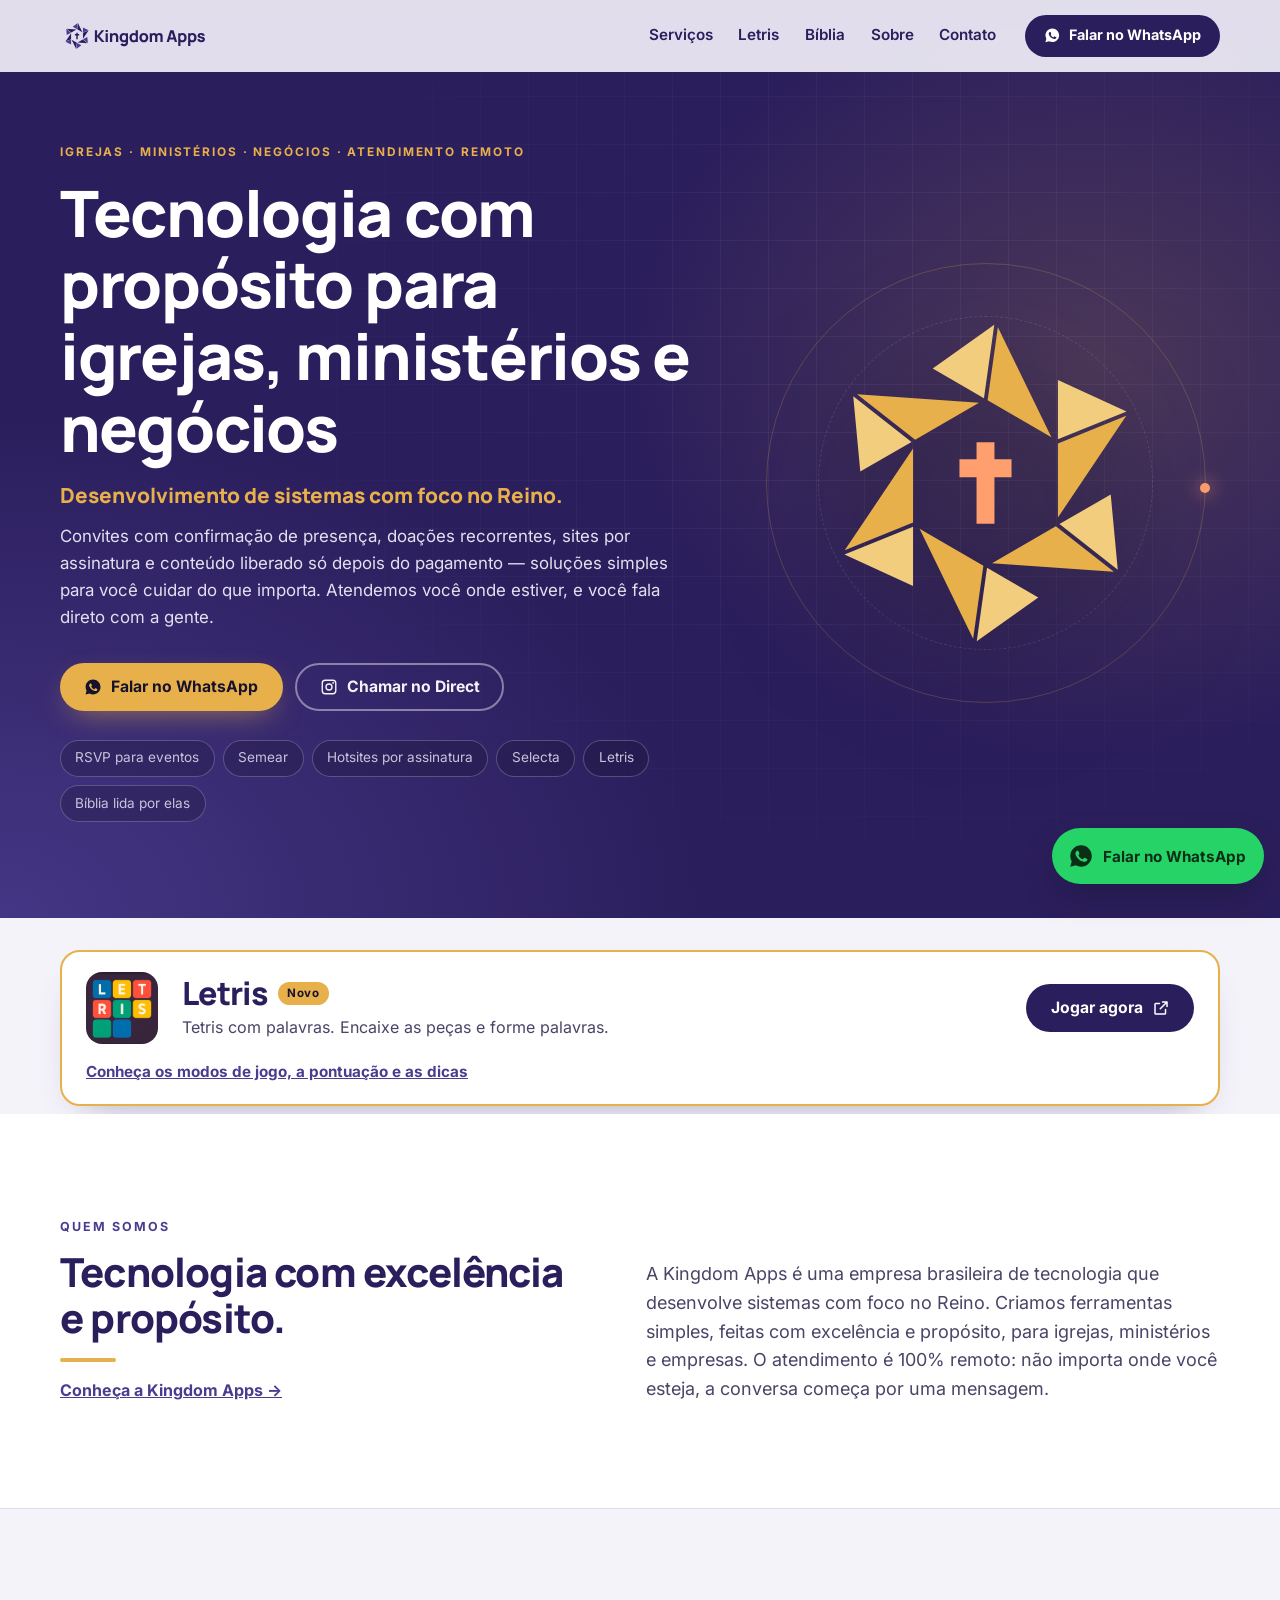
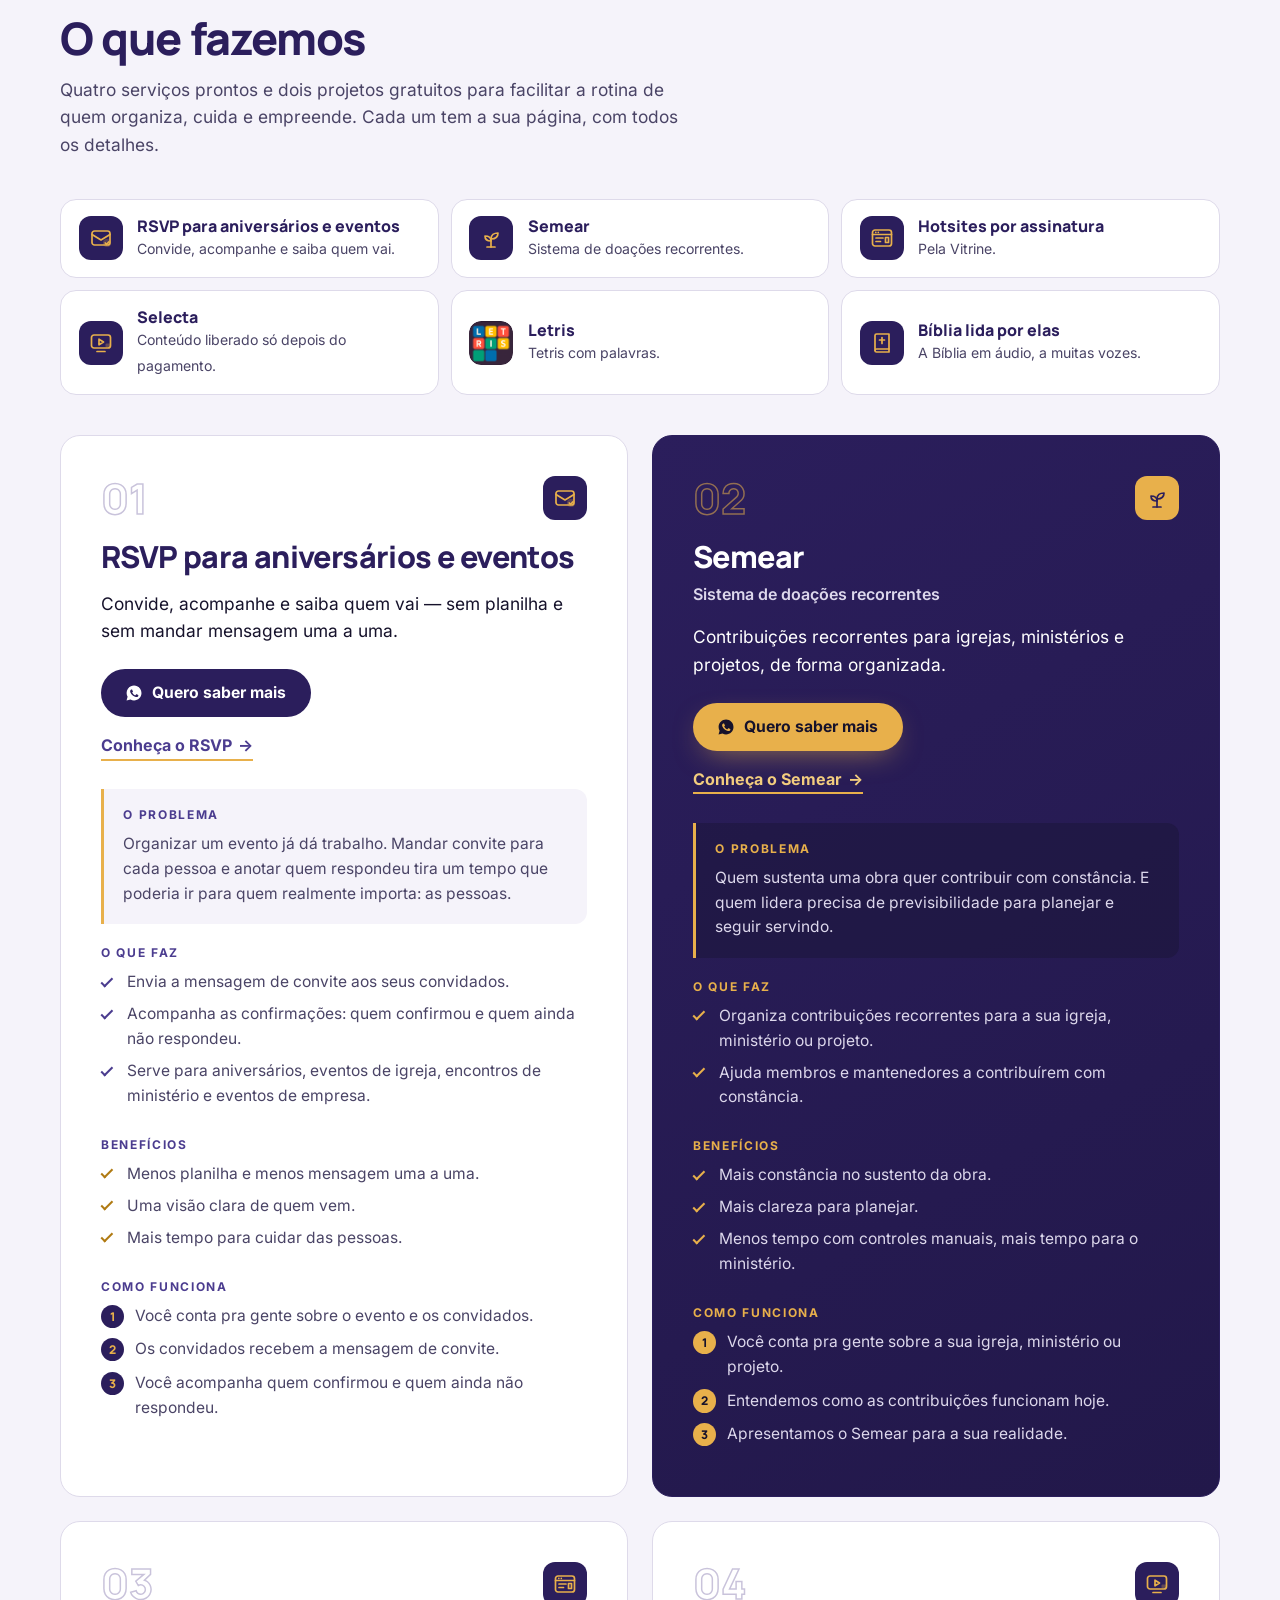
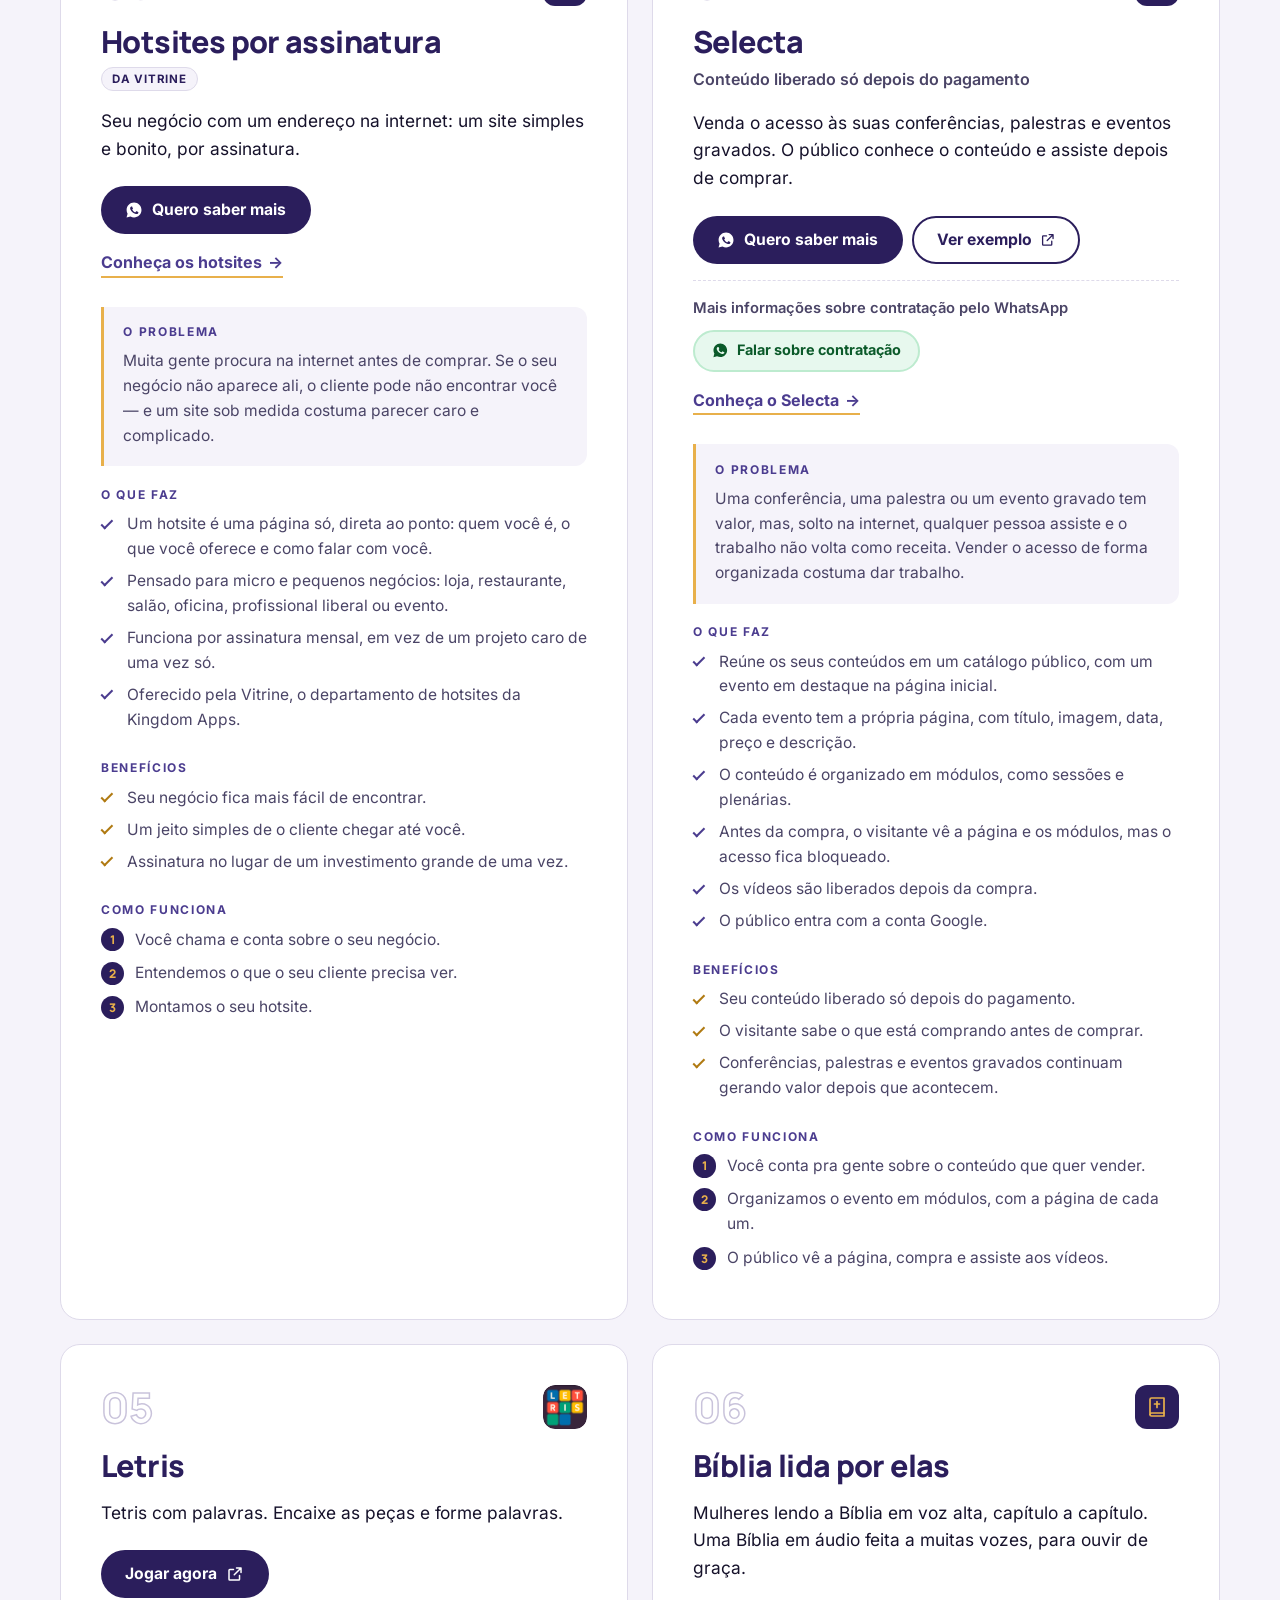
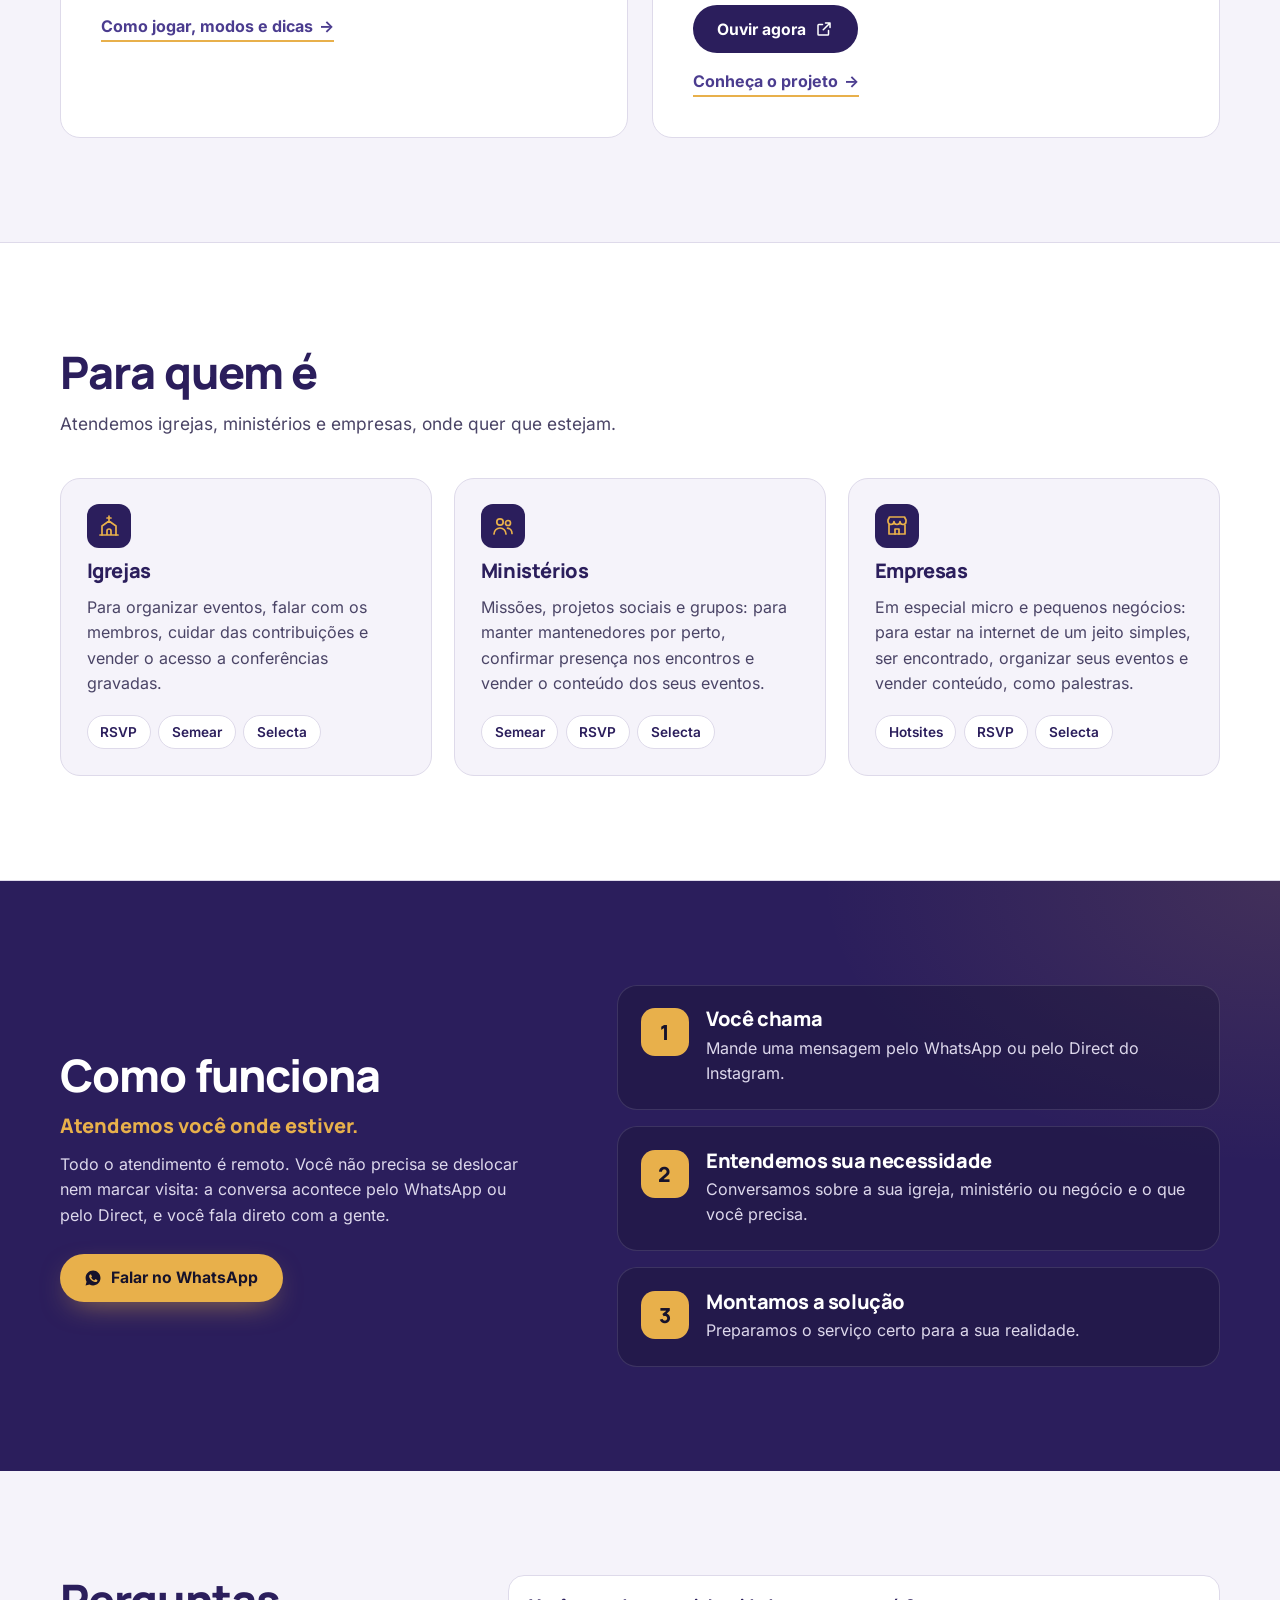
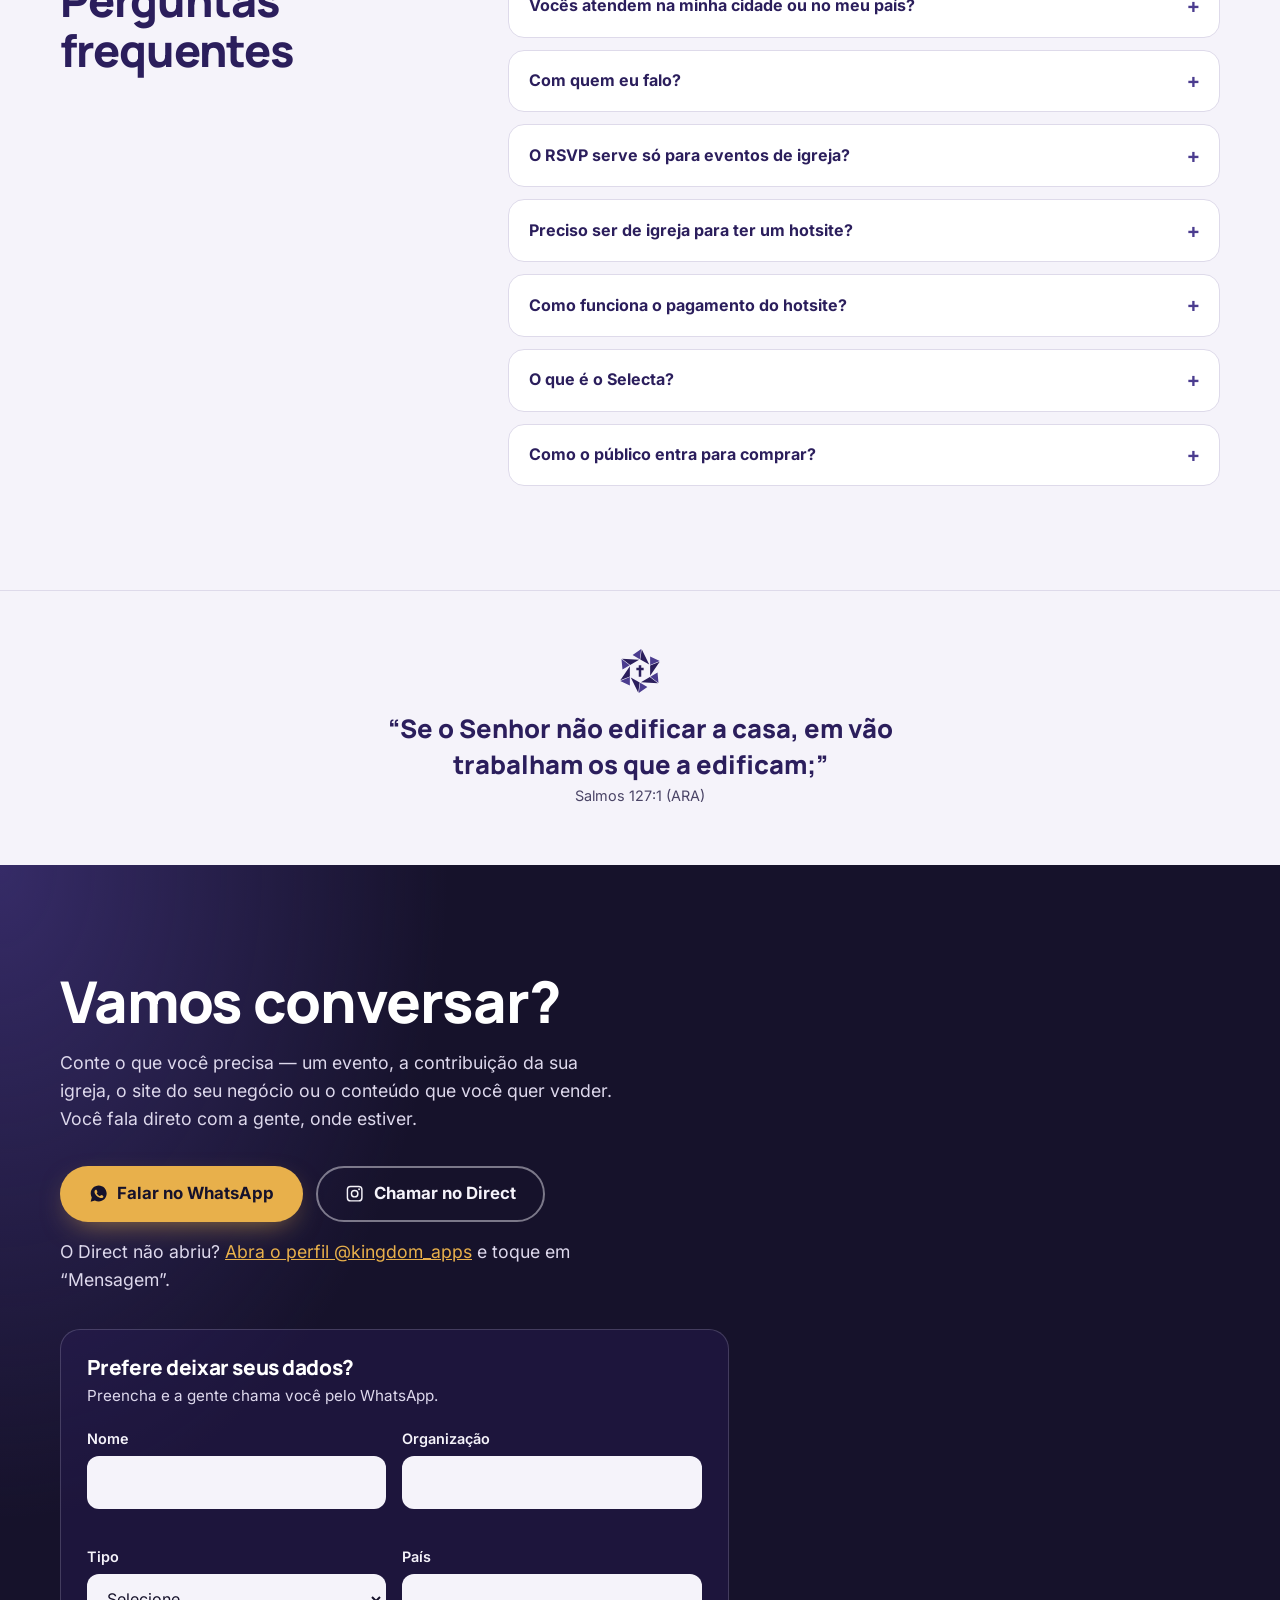
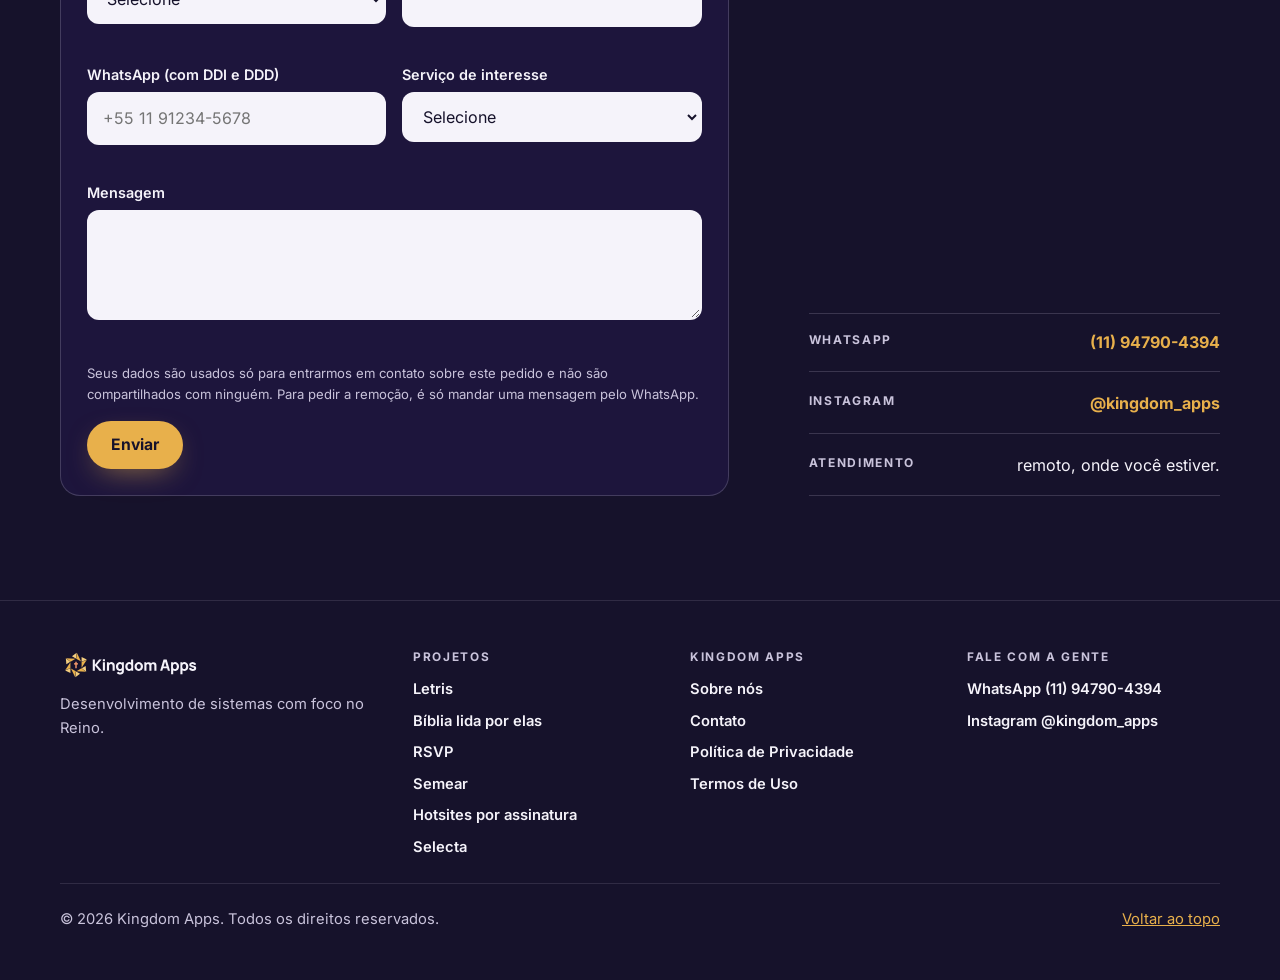
==== commit 9aeac3d5: "Páginas de conteúdo, institucionais e AdSense para aprovação - 6 páginas de projeto em HTML estático" ====
--- a/index.html
+++ b/index.html
@@ -24,19 +24,33 @@
   <link rel="preload" href="assets/fonts/manrope-800.woff2" as="font" type="font/woff2" crossorigin />
   <link rel="preload" href="assets/fonts/inter-var.woff2" as="font" type="font/woff2" crossorigin />
   <link rel="stylesheet" href="assets/site.css" />
+<!-- Google AdSense -->
+<meta name="google-adsense-account" content="ca-pub-2445285097738073" />
+<script async src="https://pagead2.googlesyndication.com/pagead/js/adsbygoogle.js?client=ca-pub-2445285097738073" crossorigin="anonymous"></script>
+<!-- Google tag (gtag.js) -->
+<script async src="https://www.googletagmanager.com/gtag/js?id=G-NJ030BJ0Z8"></script>
+<script>
+  window.dataLayer = window.dataLayer || [];
+  function gtag(){dataLayer.push(arguments);}
+  gtag('js', new Date());
+  gtag('config', 'G-NJ030BJ0Z8');
+</script>
+<script>/* Kingdomapps GA4 eventos CTA */(function(){try{var ev=function(n,p){try{if(typeof gtag==='function')gtag('event',n,p);}catch(e){}};document.addEventListener('click',function(e){var a=e.target&&e.target.closest?e.target.closest('a[href]'):null;if(!a)return;var h=a.href||'',p={link_url:h};if(a.dataset&&a.dataset.plan)p.plan=a.dataset.plan;if(/wa\.me|api\.whatsapp\.com|whatsapp:/i.test(h))ev('click_whatsapp',p);else if(/ifood/i.test(h))ev('click_ifood',p);else if(/99app|99food|\/\/(www\.)?99\.|food\.99/i.test(h))ev('click_99',p);},true);document.addEventListener('submit',function(e){var f=e.target;ev('generate_lead',{form_id:(f&&(f.id||f.getAttribute('name')))||'form',page_location:location.href});},true);}catch(e){}})();</script>
 </head>
 <body>
   <a class="skip" href="#conteudo">Pular para o conteúdo</a>
 
   <header class="site-header">
     <div class="wrap header-inner">
-      <a href="#topo" class="logo"><img src="assets/brand/horizontal.svg" alt="Kingdom Apps" width="175" height="40" /></a>
+      <a href="/" class="logo"><img src="/assets/brand/horizontal.svg" alt="Kingdom Apps" width="175" height="40" /></a>
       <button type="button" class="menu-btn" aria-expanded="false" aria-controls="nav"><span class="menu-bars" aria-hidden="true"></span><span class="menu-label">Menu</span></button>
-      <nav id="nav" class="nav" aria-label="Seções">
+      <nav id="nav" class="nav" aria-label="Principal">
         <ul>
-          <li><a href="#servicos">Serviços</a></li>
-          <li><a href="#como-funciona">Como funciona</a></li>
-          <li><a href="#contato">Contato</a></li>
+          <li><a href="/#servicos">Serviços</a></li>
+          <li><a href="/letris/">Letris</a></li>
+          <li><a href="/biblia/">Bíblia</a></li>
+          <li><a href="/sobre/">Sobre</a></li>
+          <li><a href="/contato/">Contato</a></li>
         </ul>
         <a class="btn btn-indigo btn-sm" href="https://wa.me/5511947904394?text=Ol%C3%A1%21%20Vim%20pelo%20site%20da%20Kingdom%20Apps%20e%20quero%20saber%20mais." target="_blank" rel="noopener" aria-label="Falar com a Kingdom Apps pelo WhatsApp (abre em nova aba)"><svg class="ico" aria-hidden="true" focusable="false"><use href="#i-wa"/></svg>Falar no WhatsApp</a>
       </nav>
@@ -57,10 +71,12 @@
             <a class="btn btn-outline-light" href="https://ig.me/m/kingdom_apps" target="_blank" rel="noopener" aria-label="Enviar mensagem no Direct do Instagram @kingdom_apps (abre em nova aba)"><svg class="ico" aria-hidden="true" focusable="false"><use href="#i-ig"/></svg>Chamar no Direct</a>
           </div>
           <ul class="hero-chips" aria-label="Serviços">
-            <li><a href="#rsvp">RSVP para eventos</a></li>
-            <li><a href="#semear"><span data-nome="doacao"></span></a></li>
-            <li><a href="#hotsites"><span data-nome="hotsite"></span> por assinatura</a></li>
-            <li><a href="#selecta"><span data-nome="selecta"></span></a></li>
+            <li><a href="/rsvp/">RSVP para eventos</a></li>
+            <li><a href="/semear/"><span data-nome="doacao">Semear</span></a></li>
+            <li><a href="/hotsites/"><span data-nome="hotsite">Hotsites</span> por assinatura</a></li>
+            <li><a href="/selecta/"><span data-nome="selecta">Selecta</span></a></li>
+            <li><a href="/letris/">Letris</a></li>
+            <li><a href="/biblia/">Bíblia lida por elas</a></li>
           </ul>
         </div>
         <div class="hero-mark" aria-hidden="true">
@@ -79,6 +95,7 @@
             <p>Tetris com palavras. Encaixe as peças e forme palavras.</p>
           </div>
           <a class="btn btn-indigo" href="https://letris.kingdomapps.net/" target="_blank" rel="noopener" aria-label="Jogar Letris agora (abre em nova aba)">Jogar agora<svg class="ico" aria-hidden="true" focusable="false" viewBox="0 0 24 24"><use href="#i-ext"/></svg></a>
+          <p class="letris-more"><a href="/letris/">Conheça os modos de jogo, a pontuação e as dicas</a></p>
         </div>
       </div>
     </section>
@@ -88,6 +105,7 @@
         <div>
           <h2 id="about-title" class="eyebrow-h">Quem somos</h2>
           <p class="about-highlight">Tecnologia com excelência e propósito.</p>
+          <a class="about-more" href="/sobre/">Conheça a Kingdom Apps →</a>
         </div>
         <p class="about-text">A Kingdom Apps é uma empresa brasileira de tecnologia que desenvolve sistemas com foco no Reino. Criamos ferramentas simples, feitas com excelência e propósito, para igrejas, ministérios e empresas. O atendimento é 100% remoto: não importa onde você esteja, a conversa começa por uma mensagem.</p>
       </div>
@@ -97,14 +115,15 @@
       <div class="wrap">
         <div class="section-head">
           <h2 id="services-title">O que fazemos</h2>
-          <p>Cinco serviços prontos para facilitar a rotina de quem organiza, cuida e empreende.</p>
+          <p>Quatro serviços prontos e dois projetos gratuitos para facilitar a rotina de quem organiza, cuida e empreende. Cada um tem a sua página, com todos os detalhes.</p>
         </div>
         <nav class="svc-index" aria-label="Serviços">
           <a href="#rsvp"><span class="svc-index-ico"><svg aria-hidden="true" focusable="false" viewBox="0 0 24 24"><use href="#i-rsvp"/></svg></span><span><strong>RSVP para aniversários e eventos</strong><small>Convide, acompanhe e saiba quem vai.</small></span></a>
-          <a href="#semear"><span class="svc-index-ico"><svg aria-hidden="true" focusable="false" viewBox="0 0 24 24"><use href="#i-rec"/></svg></span><span><strong><span data-nome="doacao"></span></strong><small>Sistema de doações recorrentes.</small></span></a>
-          <a href="#hotsites"><span class="svc-index-ico"><svg aria-hidden="true" focusable="false" viewBox="0 0 24 24"><use href="#i-site"/></svg></span><span><strong><span data-nome="hotsite"></span> por assinatura</strong><small>Pela <span data-nome="departamento"></span>.</small></span></a>
-          <a href="#selecta"><span class="svc-index-ico"><svg aria-hidden="true" focusable="false" viewBox="0 0 24 24"><use href="#i-play"/></svg></span><span><strong><span data-nome="selecta"></span></strong><small>Conteúdo liberado só depois do pagamento.</small></span></a>
+          <a href="#semear"><span class="svc-index-ico"><svg aria-hidden="true" focusable="false" viewBox="0 0 24 24"><use href="#i-rec"/></svg></span><span><strong><span data-nome="doacao">Semear</span></strong><small>Sistema de doações recorrentes.</small></span></a>
+          <a href="#hotsites"><span class="svc-index-ico"><svg aria-hidden="true" focusable="false" viewBox="0 0 24 24"><use href="#i-site"/></svg></span><span><strong><span data-nome="hotsite">Hotsites</span> por assinatura</strong><small>Pela <span data-nome="departamento">Vitrine</span>.</small></span></a>
+          <a href="#selecta"><span class="svc-index-ico"><svg aria-hidden="true" focusable="false" viewBox="0 0 24 24"><use href="#i-play"/></svg></span><span><strong><span data-nome="selecta">Selecta</span></strong><small>Conteúdo liberado só depois do pagamento.</small></span></a>
         <a href="#letris-card"><span class="svc-index-ico svc-ico-img"><img src="assets/brand/letris-logo.png" alt="" width="44" height="44" class="svc-logo" /></span><span><strong>Letris</strong><small>Tetris com palavras.</small></span></a>
+        <a href="#biblia-card"><span class="svc-index-ico"><svg aria-hidden="true" focusable="false" viewBox="0 0 24 24"><use href="#i-book"/></svg></span><span><strong>Bíblia lida por elas</strong><small>A Bíblia em áudio, a muitas vozes.</small></span></a>
         </nav>
         <div class="svc-list">
         <article class="svc" id="rsvp" aria-labelledby="rsvp-t">
@@ -114,6 +133,7 @@
             
             <p class="svc-resumo">Convide, acompanhe e saiba quem vai — sem planilha e sem mandar mensagem uma a uma.</p>
             <a class="btn btn-indigo" href="https://wa.me/5511947904394?text=Ol%C3%A1%21%20Vim%20pelo%20site%20e%20quero%20saber%20mais%20sobre%20RSVP." target="_blank" rel="noopener" aria-label="Saber mais sobre RSVP pelo WhatsApp (abre em nova aba)"><svg class="ico" aria-hidden="true" focusable="false"><use href="#i-wa"/></svg>Quero saber mais</a>
+            <p><a class="svc-more" href="/rsvp/">Conheça o RSVP<span aria-hidden="true">→</span></a></p>
           </div>
           <div class="svc-body">
             <div class="svc-block svc-problem"><h4>O problema</h4><p>Organizar um evento já dá trabalho. Mandar convite para cada pessoa e anotar quem respondeu tira um tempo que poderia ir para quem realmente importa: as pessoas.</p></div>
@@ -125,29 +145,31 @@
         <article class="svc svc-feature" id="semear" aria-labelledby="semear-t">
           <div class="svc-head">
             <div class="svc-meta"><span class="svc-num" aria-hidden="true">02</span><span class="svc-ico"><svg aria-hidden="true" focusable="false" viewBox="0 0 24 24"><use href="#i-rec"/></svg></span></div>
-            <h3 id="semear-t"><span data-nome="doacao"></span></h3>
+            <h3 id="semear-t"><span data-nome="doacao">Semear</span></h3>
             <p class="svc-sub">Sistema de doações recorrentes</p>
             <p class="svc-resumo">Contribuições recorrentes para igrejas, ministérios e projetos, de forma organizada.</p>
-            <a class="btn btn-gold" data-wa="doacao" href="#" target="_blank" rel="noopener"><svg class="ico" aria-hidden="true" focusable="false"><use href="#i-wa"/></svg>Quero saber mais</a>
+            <a class="btn btn-gold" data-wa="doacao" href="https://wa.me/5511947904394?text=Ol%C3%A1%21%20Vim%20pelo%20site%20e%20quero%20saber%20mais%20sobre%20o%20Semear." aria-label="Saber mais sobre o Semear pelo WhatsApp (abre em nova aba)" target="_blank" rel="noopener"><svg class="ico" aria-hidden="true" focusable="false"><use href="#i-wa"/></svg>Quero saber mais</a>
+            <p><a class="svc-more" href="/semear/">Conheça o Semear<span aria-hidden="true">→</span></a></p>
           </div>
           <div class="svc-body">
             <div class="svc-block svc-problem"><h4>O problema</h4><p>Quem sustenta uma obra quer contribuir com constância. E quem lidera precisa de previsibilidade para planejar e seguir servindo.</p></div>
             <div class="svc-block"><h4>O que faz</h4><ul class="ticks"><li>Organiza contribuições recorrentes para a sua igreja, ministério ou projeto.</li><li>Ajuda membros e mantenedores a contribuírem com constância.</li></ul></div>
             <div class="svc-block"><h4>Benefícios</h4><ul class="ticks ticks-gold"><li>Mais constância no sustento da obra.</li><li>Mais clareza para planejar.</li><li>Menos tempo com controles manuais, mais tempo para o ministério.</li></ul></div>
-            <div class="svc-block"><h4>Como funciona</h4><ol class="mini-steps"><li>Você conta pra gente sobre a sua igreja, ministério ou projeto.</li><li>Entendemos como as contribuições funcionam hoje.</li><li>Apresentamos o <span data-nome="doacao"></span> para a sua realidade.</li></ol></div>
+            <div class="svc-block"><h4>Como funciona</h4><ol class="mini-steps"><li>Você conta pra gente sobre a sua igreja, ministério ou projeto.</li><li>Entendemos como as contribuições funcionam hoje.</li><li>Apresentamos o <span data-nome="doacao">Semear</span> para a sua realidade.</li></ol></div>
           </div>
         </article>
         <article class="svc" id="hotsites" aria-labelledby="hotsites-t">
           <div class="svc-head">
             <div class="svc-meta"><span class="svc-num" aria-hidden="true">03</span><span class="svc-ico"><svg aria-hidden="true" focusable="false" viewBox="0 0 24 24"><use href="#i-site"/></svg></span></div>
-            <h3 id="hotsites-t"><span data-nome="hotsite"></span> por assinatura</h3>
-            <p class="svc-sub"><span class="tag tag-light">da <span data-nome="departamento"></span></span></p>
+            <h3 id="hotsites-t"><span data-nome="hotsite">Hotsites</span> por assinatura</h3>
+            <p class="svc-sub"><span class="tag tag-light">da <span data-nome="departamento">Vitrine</span></span></p>
             <p class="svc-resumo">Seu negócio com um endereço na internet: um site simples e bonito, por assinatura.</p>
             <a class="btn btn-indigo" data-wa="hotsite" href="https://wa.me/5511947904394?text=Ol%C3%A1%21%20Vim%20pelo%20site%20e%20quero%20saber%20mais%20sobre%20os%20hotsites%20da%20Vitrine." target="_blank" rel="noopener" aria-label="Saber mais sobre hotsites pelo WhatsApp (abre em nova aba)"><svg class="ico" aria-hidden="true" focusable="false"><use href="#i-wa"/></svg>Quero saber mais</a>
+            <p><a class="svc-more" href="/hotsites/">Conheça os hotsites<span aria-hidden="true">→</span></a></p>
           </div>
           <div class="svc-body">
             <div class="svc-block svc-problem"><h4>O problema</h4><p>Muita gente procura na internet antes de comprar. Se o seu negócio não aparece ali, o cliente pode não encontrar você — e um site sob medida costuma parecer caro e complicado.</p></div>
-            <div class="svc-block"><h4>O que faz</h4><ul class="ticks"><li>Um hotsite é uma página só, direta ao ponto: quem você é, o que você oferece e como falar com você.</li><li>Pensado para micro e pequenos negócios: loja, restaurante, salão, oficina, profissional liberal ou evento.</li><li>Funciona por assinatura mensal, em vez de um projeto caro de uma vez só.</li><li>Oferecido pela <span data-nome="departamento"></span>, o departamento de hotsites da Kingdom Apps.</li></ul></div>
+            <div class="svc-block"><h4>O que faz</h4><ul class="ticks"><li>Um hotsite é uma página só, direta ao ponto: quem você é, o que você oferece e como falar com você.</li><li>Pensado para micro e pequenos negócios: loja, restaurante, salão, oficina, profissional liberal ou evento.</li><li>Funciona por assinatura mensal, em vez de um projeto caro de uma vez só.</li><li>Oferecido pela <span data-nome="departamento">Vitrine</span>, o departamento de hotsites da Kingdom Apps.</li></ul></div>
             <div class="svc-block"><h4>Benefícios</h4><ul class="ticks ticks-gold"><li>Seu negócio fica mais fácil de encontrar.</li><li>Um jeito simples de o cliente chegar até você.</li><li>Assinatura no lugar de um investimento grande de uma vez.</li></ul></div>
             <div class="svc-block"><h4>Como funciona</h4><ol class="mini-steps"><li>Você chama e conta sobre o seu negócio.</li><li>Entendemos o que o seu cliente precisa ver.</li><li>Montamos o seu hotsite.</li></ol></div>
           </div>
@@ -155,7 +177,7 @@
         <article class="svc" id="selecta" aria-labelledby="selecta-t">
           <div class="svc-head">
             <div class="svc-meta"><span class="svc-num" aria-hidden="true">04</span><span class="svc-ico"><svg aria-hidden="true" focusable="false" viewBox="0 0 24 24"><use href="#i-play"/></svg></span></div>
-            <h3 id="selecta-t"><span data-nome="selecta"></span></h3>
+            <h3 id="selecta-t"><span data-nome="selecta">Selecta</span></h3>
             <p class="svc-sub">Conteúdo liberado só depois do pagamento</p>
             <p class="svc-resumo">Venda o acesso às suas conferências, palestras e eventos gravados. O público conhece o conteúdo e assiste depois de comprar.</p>
             <div class="svc-ctas">
@@ -166,6 +188,7 @@
             <p class="svc-contratacao">Mais informações sobre contratação pelo WhatsApp
               <a class="btn btn-sm btn-wa-soft" data-wa="selecta-contratacao" href="https://wa.me/5511947904394?text=Ol%C3%A1%21%20Vim%20pelo%20site%20e%20quero%20mais%20informa%C3%A7%C3%B5es%20sobre%20a%20contrata%C3%A7%C3%A3o%20do%20Selecta." target="_blank" rel="noopener"><svg class="ico" aria-hidden="true" focusable="false"><use href="#i-wa"/></svg>Falar sobre contratação</a>
             </p>
+            <p><a class="svc-more" href="/selecta/">Conheça o Selecta<span aria-hidden="true">→</span></a></p>
           </div>
           <div class="svc-body">
             <div class="svc-block svc-problem"><h4>O problema</h4><p>Uma conferência, uma palestra ou um evento gravado tem valor, mas, solto na internet, qualquer pessoa assiste e o trabalho não volta como receita. Vender o acesso de forma organizada costuma dar trabalho.</p></div>
@@ -180,6 +203,16 @@
             <h3 id="letris-card-t">Letris</h3>
             <p class="svc-resumo">Tetris com palavras. Encaixe as peças e forme palavras.</p>
             <div class="svc-ctas"><a class="btn btn-indigo" href="https://letris.kingdomapps.net/" target="_blank" rel="noopener" aria-label="Jogar Letris agora (abre em nova aba)">Jogar agora<svg class="ico" aria-hidden="true" focusable="false" viewBox="0 0 24 24"><use href="#i-ext"/></svg></a></div>
+            <p><a class="svc-more" href="/letris/">Como jogar, modos e dicas<span aria-hidden="true">→</span></a></p>
+          </div>
+        </article>
+        <article class="svc" id="biblia-card" aria-labelledby="biblia-card-t">
+          <div class="svc-head">
+            <div class="svc-meta"><span class="svc-num" aria-hidden="true">06</span><span class="svc-ico"><svg aria-hidden="true" focusable="false" viewBox="0 0 24 24"><use href="#i-book"/></svg></span></div>
+            <h3 id="biblia-card-t">Bíblia lida por elas</h3>
+            <p class="svc-resumo">Mulheres lendo a Bíblia em voz alta, capítulo a capítulo. Uma Bíblia em áudio feita a muitas vozes, para ouvir de graça.</p>
+            <div class="svc-ctas"><a class="btn btn-indigo" href="https://biblia.kingdomapps.net/" target="_blank" rel="noopener" aria-label="Ouvir a Bíblia lida por elas (abre em nova aba)">Ouvir agora<svg class="ico" aria-hidden="true" focusable="false" viewBox="0 0 24 24"><use href="#i-ext"/></svg></a></div>
+            <p><a class="svc-more" href="/biblia/">Conheça o projeto<span aria-hidden="true">→</span></a></p>
           </div>
         </article>
         </div>
@@ -193,9 +226,9 @@
           <p>Atendemos igrejas, ministérios e empresas, onde quer que estejam.</p>
         </div>
         <div class="aud-grid">
-          <article class="aud"><span class="aud-ico"><svg aria-hidden="true" focusable="false" viewBox="0 0 24 24"><use href="#i-church"/></svg></span><h3>Igrejas</h3><p>Para organizar eventos, falar com os membros, cuidar das contribuições e vender o acesso a conferências gravadas.</p><p class="aud-tags"><a href="#rsvp">RSVP</a><a href="#semear"><span data-nome="doacao"></span></a><a href="#selecta"><span data-nome="selecta"></span></a></p></article>
-          <article class="aud"><span class="aud-ico"><svg aria-hidden="true" focusable="false" viewBox="0 0 24 24"><use href="#i-people"/></svg></span><h3>Ministérios</h3><p>Missões, projetos sociais e grupos: para manter mantenedores por perto, confirmar presença nos encontros e vender o conteúdo dos seus eventos.</p><p class="aud-tags"><a href="#semear"><span data-nome="doacao"></span></a><a href="#rsvp">RSVP</a><a href="#selecta"><span data-nome="selecta"></span></a></p></article>
-          <article class="aud"><span class="aud-ico"><svg aria-hidden="true" focusable="false" viewBox="0 0 24 24"><use href="#i-store"/></svg></span><h3>Empresas</h3><p>Em especial micro e pequenos negócios: para estar na internet de um jeito simples, ser encontrado, organizar seus eventos e vender conteúdo, como palestras.</p><p class="aud-tags"><a href="#hotsites"><span data-nome="hotsite"></span></a><a href="#rsvp">RSVP</a><a href="#selecta"><span data-nome="selecta"></span></a></p></article>
+          <article class="aud"><span class="aud-ico"><svg aria-hidden="true" focusable="false" viewBox="0 0 24 24"><use href="#i-church"/></svg></span><h3>Igrejas</h3><p>Para organizar eventos, falar com os membros, cuidar das contribuições e vender o acesso a conferências gravadas.</p><p class="aud-tags"><a href="/rsvp/">RSVP</a><a href="/semear/"><span data-nome="doacao">Semear</span></a><a href="/selecta/"><span data-nome="selecta">Selecta</span></a></p></article>
+          <article class="aud"><span class="aud-ico"><svg aria-hidden="true" focusable="false" viewBox="0 0 24 24"><use href="#i-people"/></svg></span><h3>Ministérios</h3><p>Missões, projetos sociais e grupos: para manter mantenedores por perto, confirmar presença nos encontros e vender o conteúdo dos seus eventos.</p><p class="aud-tags"><a href="/semear/"><span data-nome="doacao">Semear</span></a><a href="/rsvp/">RSVP</a><a href="/selecta/"><span data-nome="selecta">Selecta</span></a></p></article>
+          <article class="aud"><span class="aud-ico"><svg aria-hidden="true" focusable="false" viewBox="0 0 24 24"><use href="#i-store"/></svg></span><h3>Empresas</h3><p>Em especial micro e pequenos negócios: para estar na internet de um jeito simples, ser encontrado, organizar seus eventos e vender conteúdo, como palestras.</p><p class="aud-tags"><a href="/hotsites/"><span data-nome="hotsite">Hotsites</span></a><a href="/rsvp/">RSVP</a><a href="/selecta/"><span data-nome="selecta">Selecta</span></a></p></article>
         </div>
       </div>
     </section>
@@ -219,7 +252,7 @@
     <section class="section faq" id="faq" aria-labelledby="faq-title">
       <div class="wrap faq-inner">
         <h2 id="faq-title">Perguntas frequentes</h2>
-        <div class="qa-list"><details class="qa"><summary>Vocês atendem na minha cidade ou no meu país?</summary><p>Sim. O atendimento é 100% remoto, então atendemos você onde estiver.</p></details><details class="qa"><summary>Com quem eu falo?</summary><p>Você fala direto com a gente, pelo WhatsApp ou pelo Direct do Instagram @kingdom_apps.</p></details><details class="qa"><summary>O RSVP serve só para eventos de igreja?</summary><p>Não. Ele funciona para aniversários, eventos de igreja, encontros de ministério e eventos de empresa.</p></details><details class="qa"><summary>Preciso ser de igreja para ter um hotsite?</summary><p>Não. Os hotsites são para micro e pequenos negócios de qualquer ramo, como loja, restaurante, salão, oficina, profissional liberal ou evento.</p></details><details class="qa"><summary>Como funciona o pagamento do hotsite?</summary><p>O hotsite funciona por assinatura mensal, em vez de um projeto pago de uma vez só. Para saber os detalhes, fale com a gente pelo WhatsApp.</p></details><details class="qa"><summary>O que é o <span data-nome="selecta"></span>?</summary><p>É um jeito de vender o acesso a conteúdo. O público vê a página do evento e os módulos, e assiste aos vídeos depois de comprar. Serve para conferências, palestras e eventos gravados.</p></details><details class="qa"><summary>Como o público entra para comprar?</summary><p>Com a conta Google.</p></details></div>
+        <div class="qa-list"><details class="qa"><summary>Vocês atendem na minha cidade ou no meu país?</summary><p>Sim. O atendimento é 100% remoto, então atendemos você onde estiver.</p></details><details class="qa"><summary>Com quem eu falo?</summary><p>Você fala direto com a gente, pelo WhatsApp ou pelo Direct do Instagram @kingdom_apps.</p></details><details class="qa"><summary>O RSVP serve só para eventos de igreja?</summary><p>Não. Ele funciona para aniversários, eventos de igreja, encontros de ministério e eventos de empresa.</p></details><details class="qa"><summary>Preciso ser de igreja para ter um hotsite?</summary><p>Não. Os hotsites são para micro e pequenos negócios de qualquer ramo, como loja, restaurante, salão, oficina, profissional liberal ou evento.</p></details><details class="qa"><summary>Como funciona o pagamento do hotsite?</summary><p>O hotsite funciona por assinatura mensal, em vez de um projeto pago de uma vez só. Para saber os detalhes, fale com a gente pelo WhatsApp.</p></details><details class="qa"><summary>O que é o <span data-nome="selecta">Selecta</span>?</summary><p>É um jeito de vender o acesso a conteúdo. O público vê a página do evento e os módulos, e assiste aos vídeos depois de comprar. Serve para conferências, palestras e eventos gravados.</p></details><details class="qa"><summary>Como o público entra para comprar?</summary><p>Com a conta Google.</p></details></div>
       </div>
     </section>
 
@@ -261,14 +294,36 @@
   <footer class="site-footer">
     <div class="wrap footer-inner">
       <div class="footer-brand">
-        <img src="assets/brand/horizontal-negativo.svg" alt="Kingdom Apps" width="175" height="40" loading="lazy" />
+        <img src="/assets/brand/horizontal-negativo.svg" alt="Kingdom Apps" width="175" height="40" loading="lazy" />
         <p>Desenvolvimento de sistemas com foco no Reino.</p>
       </div>
-      <ul class="footer-links">
-        <li><a href="https://wa.me/5511947904394?text=Ol%C3%A1%21%20Vim%20pelo%20site%20da%20Kingdom%20Apps%20e%20quero%20saber%20mais." target="_blank" rel="noopener" aria-label="Falar com a Kingdom Apps pelo WhatsApp (abre em nova aba)">WhatsApp</a></li>
-        <li><a href="https://www.instagram.com/kingdom_apps/" target="_blank" rel="noopener" aria-label="Abrir o perfil @kingdom_apps no Instagram (abre em nova aba)">Instagram @kingdom_apps</a></li>
-      </ul>
-      <p class="footer-svcs">RSVP · <span data-nome="doacao"></span> · <span data-nome="hotsite"></span> da <span data-nome="departamento"></span> · <span data-nome="selecta"></span></p>
+      <nav class="footer-col" aria-label="Projetos">
+        <h2 class="footer-h">Projetos</h2>
+        <ul>
+            <li><a href="/letris/">Letris</a></li>
+            <li><a href="/biblia/">Bíblia lida por elas</a></li>
+            <li><a href="/rsvp/">RSVP</a></li>
+            <li><a href="/semear/">Semear</a></li>
+            <li><a href="/hotsites/">Hotsites por assinatura</a></li>
+            <li><a href="/selecta/">Selecta</a></li>
+        </ul>
+      </nav>
+      <nav class="footer-col" aria-label="Institucional">
+        <h2 class="footer-h">Kingdom Apps</h2>
+        <ul>
+            <li><a href="/sobre/">Sobre nós</a></li>
+            <li><a href="/contato/">Contato</a></li>
+            <li><a href="/privacidade/">Política de Privacidade</a></li>
+            <li><a href="/termos/">Termos de Uso</a></li>
+        </ul>
+      </nav>
+      <div class="footer-col">
+        <h2 class="footer-h">Fale com a gente</h2>
+        <ul>
+          <li><a href="https://wa.me/5511947904394?text=Ol%C3%A1%21%20Vim%20pelo%20site%20da%20Kingdom%20Apps%20e%20quero%20saber%20mais." target="_blank" rel="noopener" aria-label="Falar com a Kingdom Apps pelo WhatsApp (abre em nova aba)">WhatsApp (11) 94790-4394</a></li>
+          <li><a href="https://www.instagram.com/kingdom_apps/" target="_blank" rel="noopener" aria-label="Abrir o perfil @kingdom_apps no Instagram (abre em nova aba)">Instagram @kingdom_apps</a></li>
+        </ul>
+      </div>
       <div class="footer-bottom">
         <p>© <span id="ano">2026</span> Kingdom Apps. Todos os direitos reservados.</p>
         <a href="#topo" class="to-top">Voltar ao topo</a>
@@ -288,6 +343,7 @@
     <symbol id="i-people" viewBox="0 0 24 24"><g fill="none" stroke="currentColor" stroke-width="1.7" stroke-linecap="round" stroke-linejoin="round"><circle cx="9" cy="8" r="3.2"/><path d="M3 20c0-3.3 2.7-6 6-6s6 2.7 6 6"/><circle cx="17" cy="9" r="2.5"/><path d="M16.5 14.1c2.6.3 4.5 2.6 4.5 5.4"/></g></symbol>
     <symbol id="i-store" viewBox="0 0 24 24"><g fill="none" stroke="currentColor" stroke-width="1.7" stroke-linecap="round" stroke-linejoin="round"><path d="M4 10v10h16V10M3 6l1.5-3h15L21 6v1.5a3 3 0 0 1-6 0 3 3 0 0 1-6 0 3 3 0 0 1-6 0Z"/><path d="M10 20v-5h4v5"/></g></symbol>
     <symbol id="i-play" viewBox="0 0 24 24"><g fill="none" stroke="currentColor" stroke-width="1.7" stroke-linecap="round" stroke-linejoin="round"><rect x="2.5" y="4" width="19" height="13" rx="2.5"/><path d="m10 8.2 4.5 2.8-4.5 2.8z"/><path d="M8 20.5h8"/><rect x="16.5" y="12.5" width="5" height="4" rx="1" fill="currentColor" stroke="none" opacity=".3"/></g></symbol>
+    <symbol id="i-book" viewBox="0 0 24 24"><g fill="none" stroke="currentColor" stroke-width="1.7" stroke-linecap="round" stroke-linejoin="round"><path d="M5 4.5A1.5 1.5 0 0 1 6.5 3H19v15H6.5A1.5 1.5 0 0 0 5 19.5z"/><path d="M5 19.5A1.5 1.5 0 0 0 6.5 21H19v-3"/><path d="M12 6.5v6M9.5 9h5"/></g></symbol>
     <symbol id="i-ext" viewBox="0 0 24 24"><g fill="none" stroke="currentColor" stroke-width="2" stroke-linecap="round" stroke-linejoin="round"><path d="M14 4h6v6M20 4l-9 9M18 14v5a1 1 0 0 1-1 1H5a1 1 0 0 1-1-1V7a1 1 0 0 1 1-1h5"/></g></symbol>
   </svg>
 
--- a/assets/site.css
+++ b/assets/site.css
@@ -105,7 +105,7 @@
 .svc-index-ico,.svc-ico,.aud-ico{flex:none;display:grid;place-items:center;width:44px;height:44px;border-radius:12px;background:var(--indigo);color:var(--ouro)}
 .svc-index-ico svg,.svc-ico svg,.aud-ico svg{width:24px;height:24px}
 @media (min-width:640px){.svc-index{grid-template-columns:repeat(2,1fr)}}
-@media (min-width:1100px){.svc-index{grid-template-columns:repeat(4,1fr)}}
+@media (min-width:1100px){.svc-index{grid-template-columns:repeat(3,1fr)}}
 .svc-list{display:grid;gap:1.5rem;align-items:stretch}
 .svc{display:grid;gap:1.8rem;background:#fff;border:1px solid var(--line);border-radius:var(--r);padding:clamp(1.5rem,4vw,2.5rem);scroll-margin-top:calc(var(--h) + 16px)}
 .svc-meta{display:flex;align-items:center;justify-content:space-between;margin-bottom:1.2rem}
@@ -204,7 +204,11 @@
 .footer-links a:hover{color:var(--ouro)}
 .footer-bottom{display:flex;flex-wrap:wrap;justify-content:space-between;gap:1rem;padding-top:1.5rem;border-top:1px solid rgba(201,195,219,.14)}
 .to-top{color:var(--ouro)}
-@media (min-width:880px){.footer-inner{grid-template-columns:1.2fr 1fr 1fr}.footer-bottom{grid-column:1/-1}.site-footer{padding-bottom:3rem}}
+@media (min-width:880px){.footer-inner{grid-template-columns:1.3fr 1fr 1fr 1fr}.footer-bottom{grid-column:1/-1}.site-footer{padding-bottom:3rem}}
+.footer-h{font:700 .74rem/1.4 var(--fb);letter-spacing:.14em;text-transform:uppercase;color:var(--lavanda);margin-bottom:.8rem}
+.footer-col ul{display:grid;gap:.5rem}
+.footer-col a{color:var(--nevoa);text-decoration:none;font-weight:600}
+.footer-col a:hover{color:var(--ouro)}
 
 /* WhatsApp flutuante */
 .wa-float{position:fixed;right:16px;bottom:16px;z-index:60;display:inline-flex;align-items:center;gap:.55rem;height:56px;padding:0 1.15rem 0 1rem;border-radius:999px;background:#25D366;color:#0B2E17;font:700 .95rem var(--fb);text-decoration:none;box-shadow:0 14px 34px -10px rgba(22,18,43,.55);transition:transform .15s}
@@ -235,3 +239,67 @@
 .letris-badge{display:inline-block;font:800 .72rem/1 var(--fb);letter-spacing:.04em;background:var(--ouro);color:var(--noite);padding:.38rem .6rem;border-radius:999px}
 @media (max-width:560px){.letris-card .btn{width:100%;justify-content:center}}
 .svc-ico-img{background:none;padding:0;overflow:hidden}.svc-ico-img img{width:100%;height:100%;border-radius:12px;display:block}
+
+/* Link "Conheça" nos cards da home */
+.svc-more{display:inline-flex;align-items:center;gap:.35rem;margin-top:1rem;font-weight:700;color:var(--indigo-2);text-decoration:none;border-bottom:2px solid var(--ouro)}
+.svc-more:hover{color:var(--indigo)}
+.svc-feature .svc-more{color:var(--ouro-2)}
+.about-more{display:inline-block;margin-top:1rem;font-weight:700;color:var(--indigo-2)}
+.letris-more{flex-basis:100%;margin:0;font-size:.95rem}
+.letris-more a{color:var(--indigo-2);font-weight:700}
+
+/* Páginas internas */
+.page-hero{position:relative;overflow:hidden;background:radial-gradient(ellipse 60% 70% at 85% 30%,rgba(232,176,75,.16),transparent 60%),radial-gradient(ellipse 80% 80% at 0% 100%,rgba(75,60,143,.8),transparent 70%),var(--indigo);color:var(--nevoa);padding:calc(var(--h) + 2.6rem) 0 3.2rem}
+.page-hero .wrap{position:relative}
+.page-hero h1{color:#fff;font-size:clamp(2rem,5.4vw,3.3rem);max-width:22ch}
+.page-hero .lead{margin:1rem 0 1.8rem;max-width:62ch;color:#E4E0F0;font-size:1.1rem}
+.crumbs{font-size:.85rem;color:var(--lavanda);margin-bottom:1.1rem}
+.crumbs ol{display:flex;flex-wrap:wrap;gap:.4rem}
+.crumbs li+li::before{content:"/";margin-right:.4rem;opacity:.6}
+.crumbs a{color:var(--ouro);text-decoration:none}
+.crumbs a:hover{text-decoration:underline}
+.page-body{padding:clamp(2.5rem,6vw,4rem) 0}
+.page-grid{display:grid;gap:1.5rem;align-items:start}
+@media (min-width:1000px){.page-grid{grid-template-columns:minmax(0,1fr) 300px;gap:2rem}}
+.prose{min-width:0;background:#fff;border:1px solid var(--line);border-radius:var(--r);padding:clamp(1.4rem,4vw,3rem)}
+.prose h2{font-size:clamp(1.4rem,3vw,1.85rem);margin:2.4rem 0 .8rem}
+.prose>h2:first-child,.prose>section:first-child>h2{margin-top:0}
+.prose h3{margin:1.6rem 0 .5rem}
+.prose p,.prose li,.prose dd{color:var(--muted);font-size:1.03rem}
+.prose p+p{margin-top:.9rem}
+.prose ul,.prose ol{margin:.7rem 0 1rem;padding-left:1.3rem;list-style:disc}
+.prose ol{list-style:decimal}
+.prose li{margin-bottom:.45rem}
+.prose li::marker{color:var(--indigo-2)}
+.prose strong{color:var(--ink)}
+.prose a{color:var(--indigo-2);font-weight:600}
+.prose .btn{color:#fff}
+.prose .btn-gold{color:var(--noite)}
+.prose .btn-outline{color:var(--indigo)}
+.prose .btn-outline:hover{color:#fff}
+.prose .cta-row{margin-top:1.6rem}
+.prose .qa-list{margin-top:1rem}
+.prose .qa{background:var(--nevoa)}
+.prose .qa p{font-size:.98rem}
+.prose table{width:100%;border-collapse:collapse;margin:1rem 0;font-size:.97rem}
+.prose th,.prose td{text-align:left;padding:.6rem .7rem;border-bottom:1px solid var(--line);color:var(--muted)}
+.prose th{color:var(--indigo);font-weight:700}
+.prose .updated{font-size:.9rem;color:var(--muted);margin-bottom:1.5rem}
+.note{margin-top:1.4rem;padding:1rem 1.2rem;border-left:3px solid var(--ouro);background:var(--nevoa);border-radius:0 12px 12px 0}
+.aside{background:#fff;border:1px solid var(--line);border-radius:var(--r);padding:1.5rem}
+@media (min-width:1000px){.aside{position:sticky;top:calc(var(--h) + 1rem)}}
+.aside h2{font:700 .78rem/1.4 var(--fb);letter-spacing:.14em;text-transform:uppercase;color:var(--indigo-2);margin-bottom:.9rem}
+.aside ul{display:grid;gap:.35rem}
+.aside a{display:block;padding:.55rem .7rem;border-radius:10px;text-decoration:none;color:var(--indigo);font-weight:600}
+.aside a:hover{background:var(--nevoa)}
+.aside a[aria-current]{background:var(--indigo);color:#fff}
+.aside small{display:block;font-weight:400;color:var(--muted);font-size:.85rem}
+.aside a[aria-current] small{color:var(--lavanda)}
+.aside .btn{width:100%;margin-top:1rem;color:var(--noite)}
+.contact-cards{display:grid;gap:1rem;margin:1.2rem 0}
+@media (min-width:640px){.contact-cards{grid-template-columns:1fr 1fr}}
+.contact-card{padding:1.3rem;border:1px solid var(--line);border-radius:16px;background:var(--nevoa)}
+.contact-card h3{margin:0 0 .4rem}
+.contact-card p{font-size:.97rem}
+.contact-card .btn{margin-top:1rem}
+.page-grid-single{grid-template-columns:minmax(0,880px)!important}
